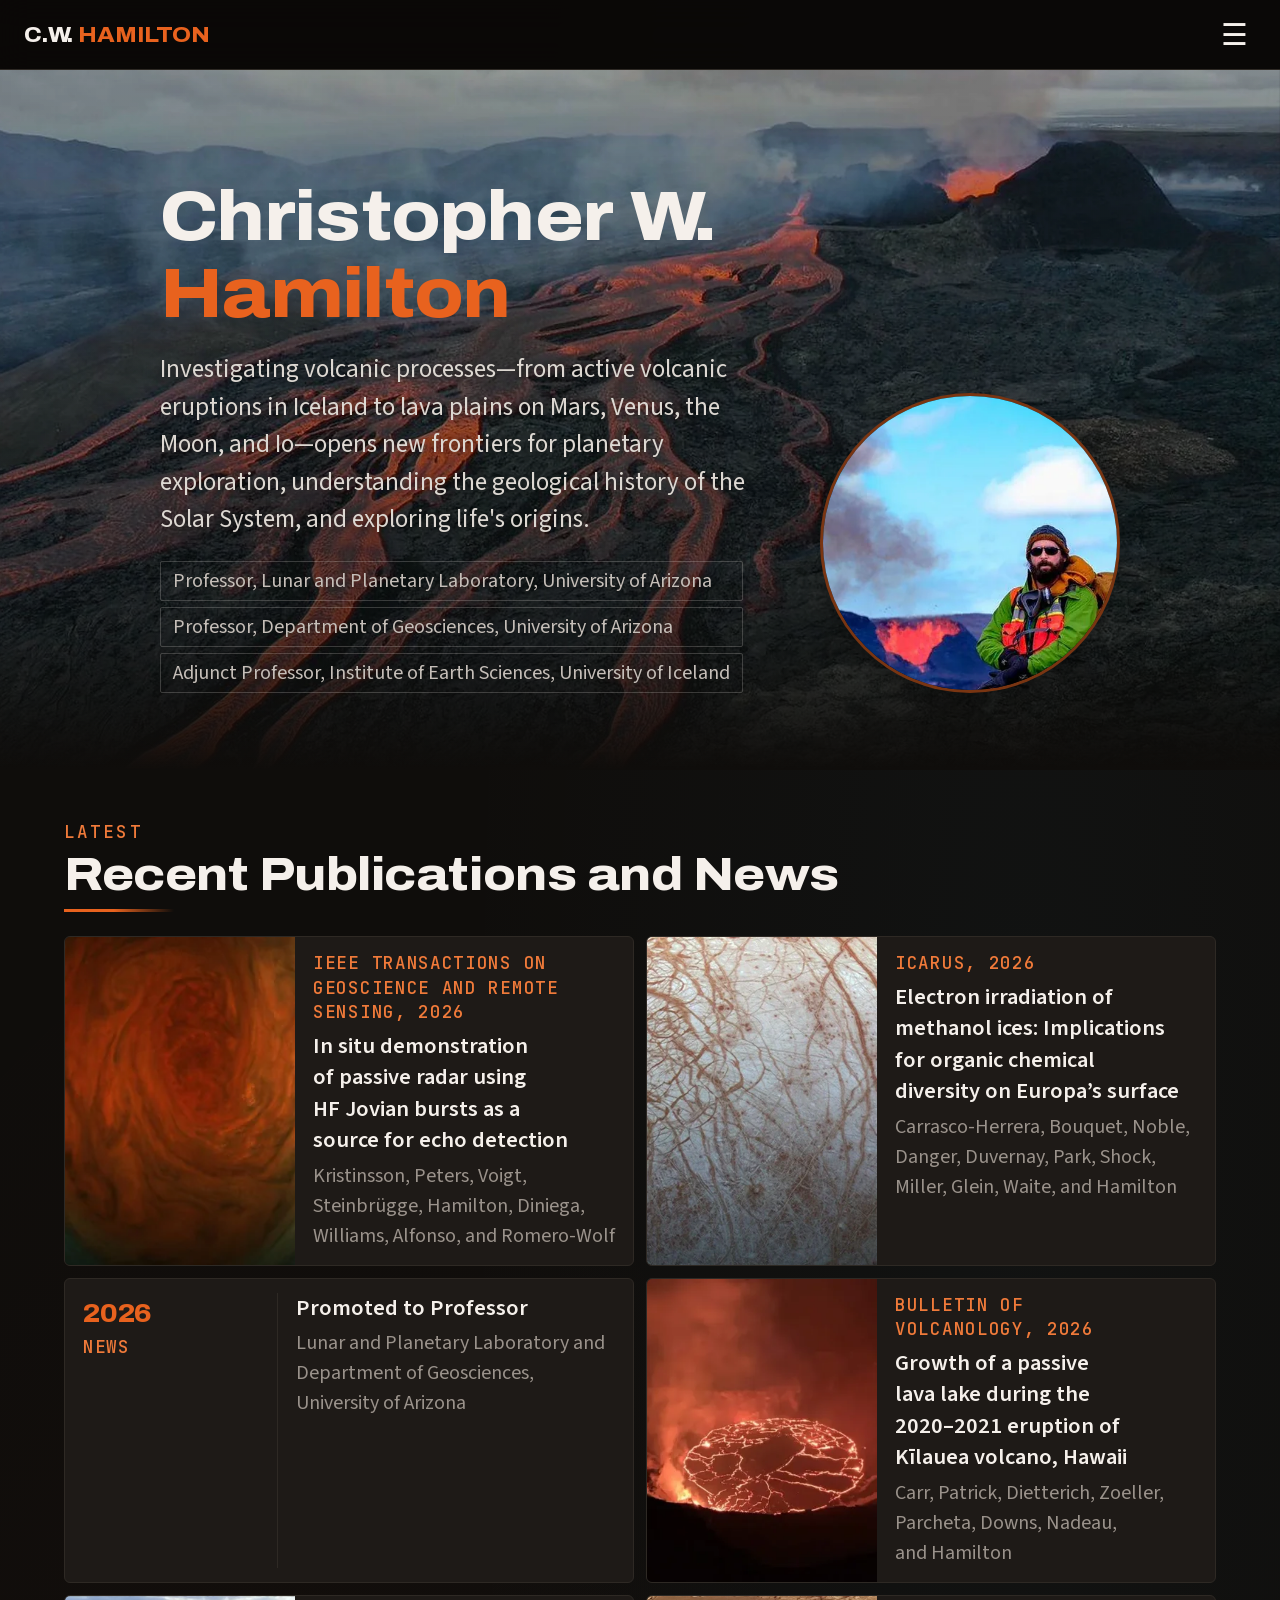
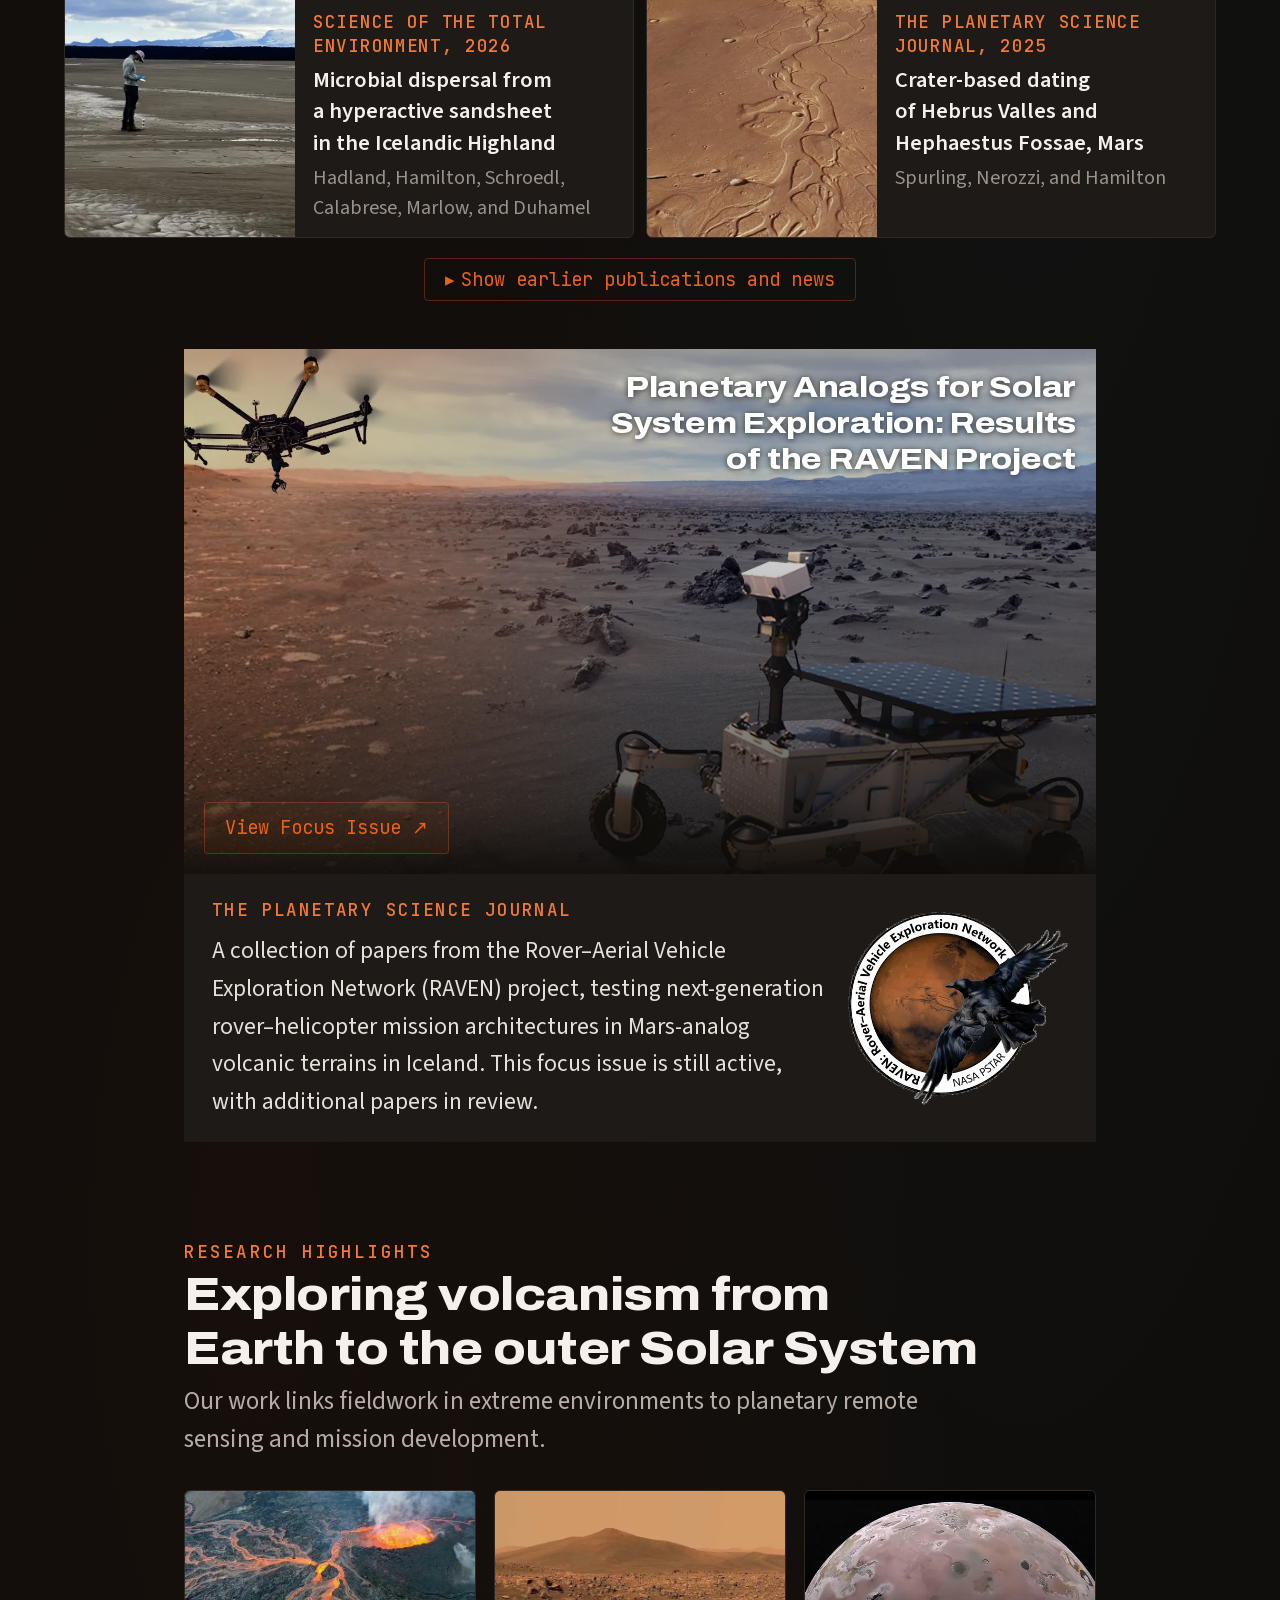
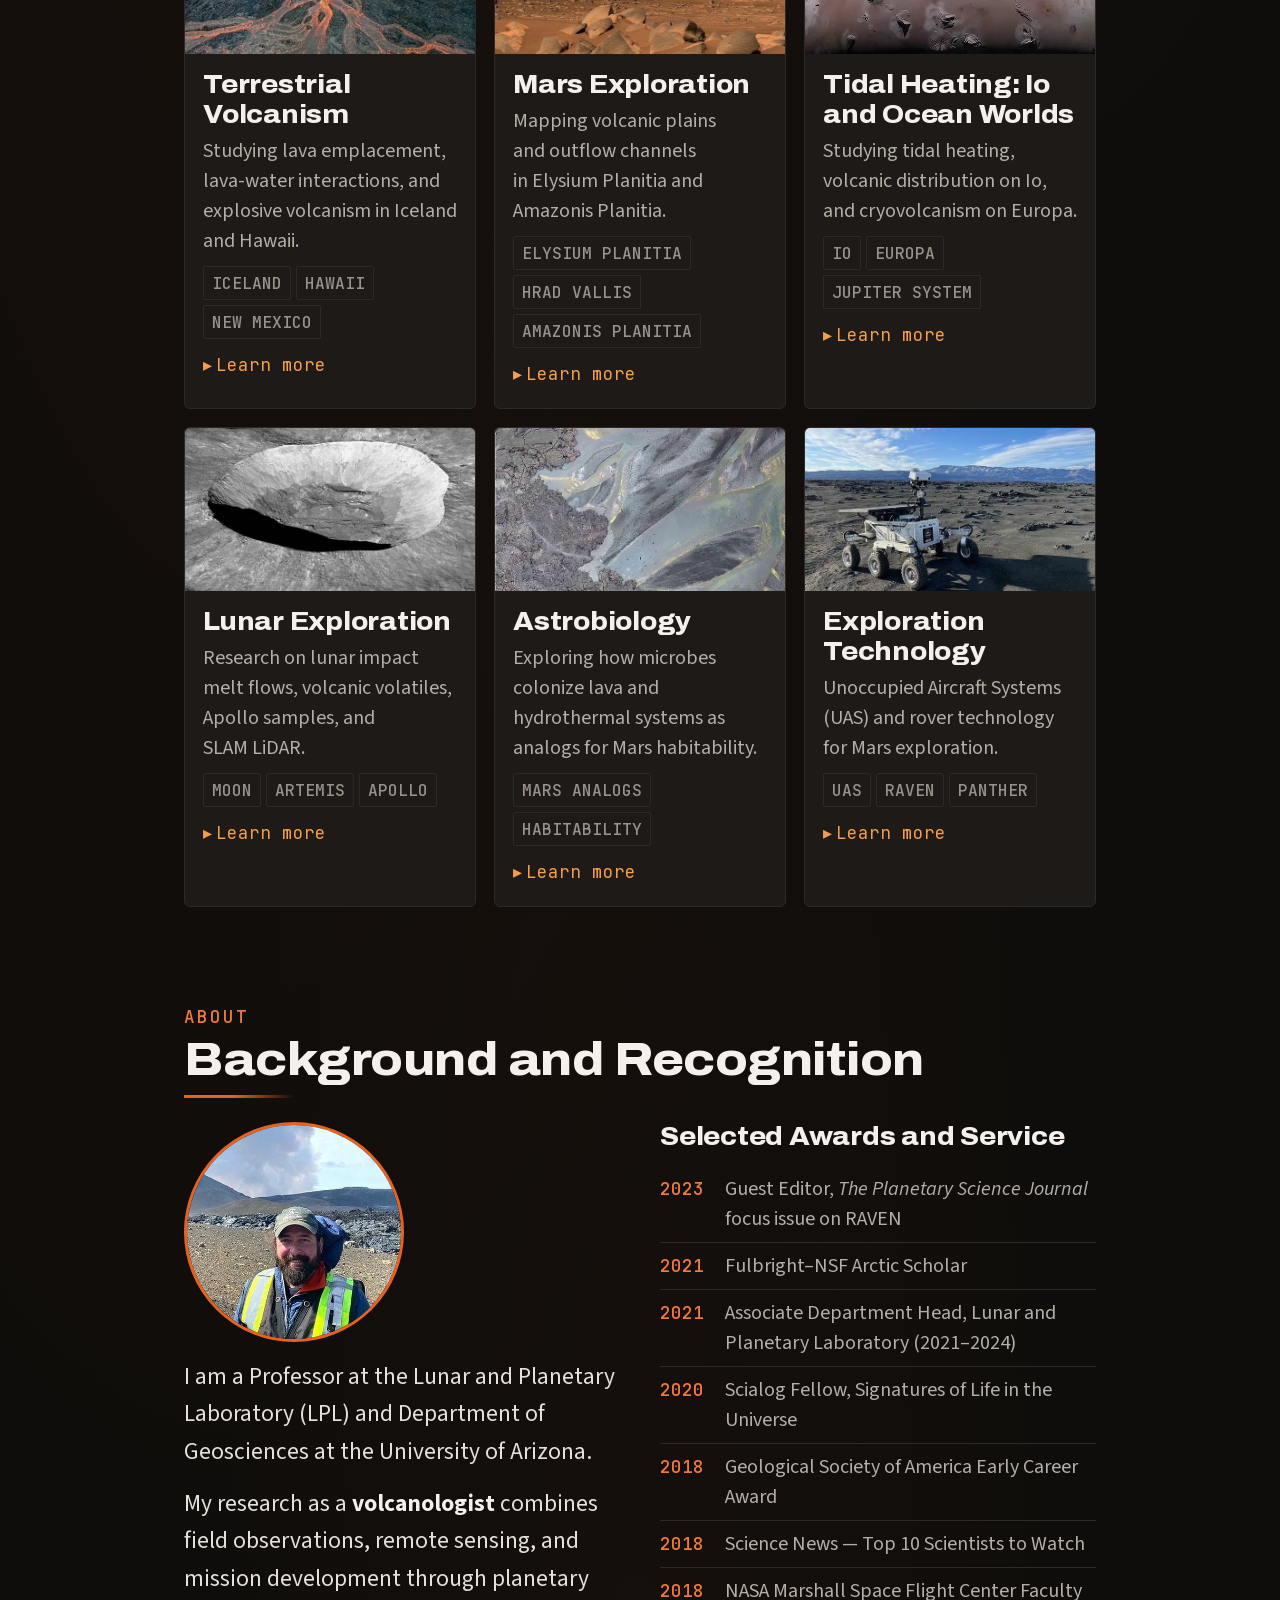
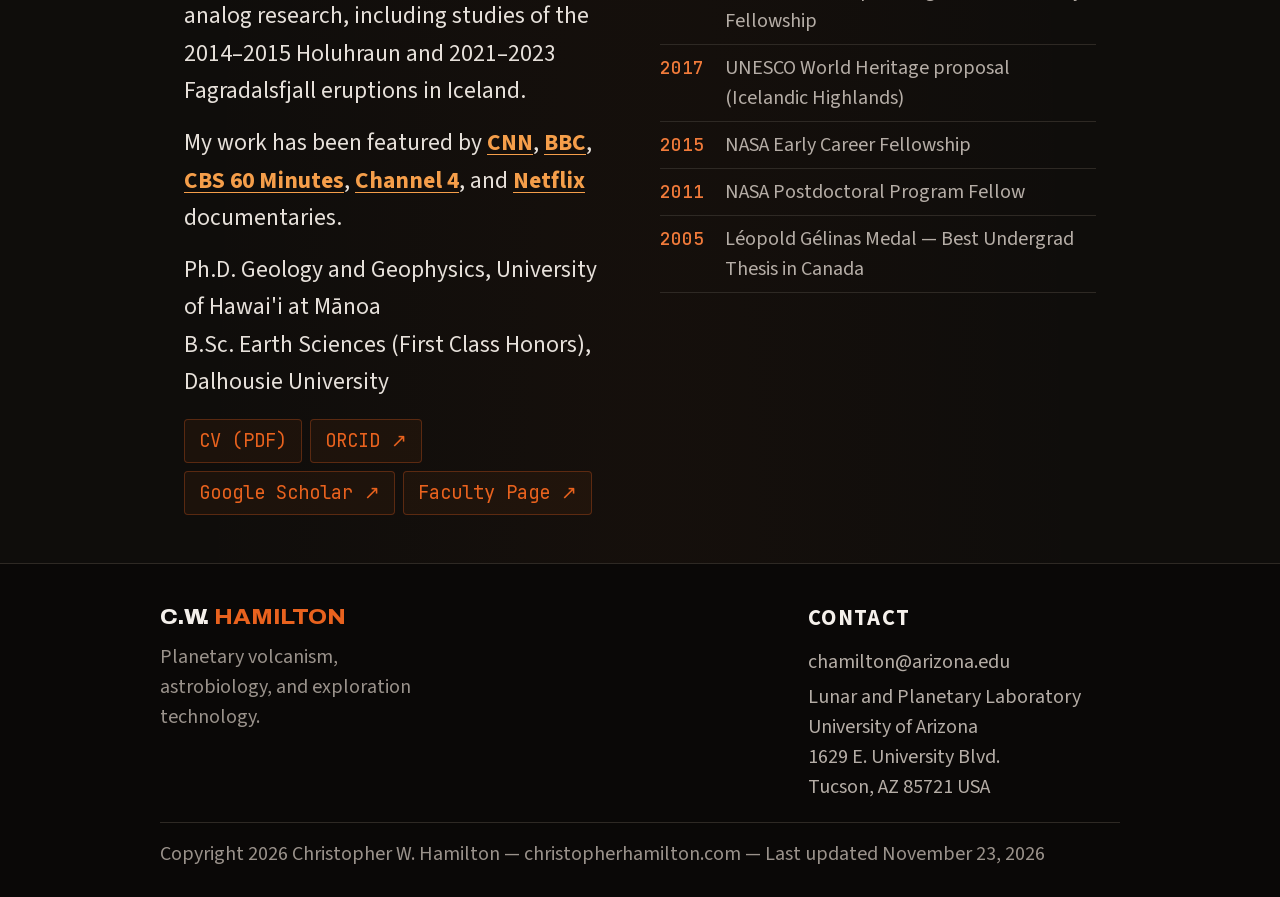
==== index.html @ 3377aea9 "Holuhraun story taken off the live site for now (kept on branch story-holuhraun) Co-Authored-By: Cla" ====
<!DOCTYPE html>
<html lang="en">
<head>
  <meta charset="UTF-8">
  <meta name="viewport" content="width=device-width, initial-scale=1.0">
  <title>Christopher W. Hamilton — Planetary Volcanism and Exploration</title>
  <meta name="description" content="Professor at the Lunar and Planetary Laboratory, University of Arizona. Research in planetary volcanism, astrobiology, and exploration technology.">

  <!-- Canonical URL -->
  <link rel="canonical" href="https://christopherhamilton.com/">

  <!-- Favicons -->
  <link rel="icon" type="image/svg+xml" href="favicon.svg">
  <link rel="icon" type="image/png" sizes="32x32" href="favicon-32x32.png">
  <link rel="icon" type="image/png" sizes="16x16" href="favicon-16x16.png">
  <link rel="apple-touch-icon" sizes="180x180" href="apple-touch-icon.png">

  <!-- Open Graph -->
  <meta property="og:type" content="website">
  <meta property="og:url" content="https://christopherhamilton.com/">
  <meta property="og:title" content="Christopher W. Hamilton — Planetary Volcanism and Exploration">
  <meta property="og:description" content="Professor at the Lunar and Planetary Laboratory, University of Arizona. Research in planetary volcanism, astrobiology, and exploration technology.">
  <meta property="og:image" content="https://christopherhamilton.com/images/og-card.jpg">
  <meta property="og:image:width" content="1200">
  <meta property="og:image:height" content="630">
  <meta property="og:site_name" content="Christopher W. Hamilton">

  <!-- Twitter Card -->
  <meta name="twitter:card" content="summary_large_image">
  <meta name="twitter:title" content="Christopher W. Hamilton — Planetary Volcanism and Exploration">
  <meta name="twitter:description" content="Professor at the Lunar and Planetary Laboratory, University of Arizona. Research in planetary volcanism, astrobiology, and exploration technology.">
  <meta name="twitter:image" content="https://christopherhamilton.com/images/og-card.jpg">

  <!-- Self-hosted fonts (@font-face rules in css/style.css); preload the two used first -->
  <link rel="preload" href="fonts/archivo-expanded-latin.woff2" as="font" type="font/woff2" crossorigin>
  <link rel="preload" href="fonts/source-sans-3-latin.woff2" as="font" type="font/woff2" crossorigin>

  <!-- A link straight to a page (such as #publications) shows that page from the first paint, not Home first.
       Home visits fetch the hero photo early, phone-sized below 48em (same queries as .bg-hero in style.css). -->
  <script>
    const PAGES = ['home','research','publications','team','opportunities','data','media'];
    (function () {
      var page = location.hash.slice(1).split('/')[0];
      if (PAGES.indexOf(page) > 0) { document.documentElement.setAttribute('data-start-page', page); return; }
      [['images/hero.webp', '(min-width: 48.0001em)'], ['images/mobile/hero.webp', '(max-width: 48em)']].forEach(function (h) {
        var l = document.createElement('link');
        l.rel = 'preload'; l.as = 'image'; l.href = h[0]; l.media = h[1]; l.setAttribute('fetchpriority', 'high');
        document.head.appendChild(l);
      });
    })();
  </script>

  <!-- Stylesheet -->
  <link rel="stylesheet" href="css/style.css">
  <!-- Without JavaScript, show content that would otherwise fade in -->
  <noscript><style>.reveal,.stagger-item,.fade-in{opacity:1!important;transform:none!important;animation:none!important}</style></noscript>

  <!-- JSON-LD Structured Data -->
  <script type="application/ld+json">
  {
    "@context": "https://schema.org",
    "@type": "Person",
    "name": "Christopher W. Hamilton",
    "givenName": "Christopher",
    "familyName": "Hamilton",
    "honorificPrefix": "Dr.",
    "jobTitle": "Professor",
    "url": "https://christopherhamilton.com",
    "email": "chamilton@arizona.edu",
    "image": "https://christopherhamilton.com/images/og-card.jpg",
    "sameAs": [
      "https://orcid.org/0000-0001-9731-517X",
      "https://scholar.google.com/citations?user=IbnKdFIAAAAJ",
      "https://lpl.arizona.edu/faculty/christopher-hamilton",
      "https://lpl.arizona.edu/hamilton/"
    ],
    "affiliation": [
      {
        "@type": "Organization",
        "name": "Lunar and Planetary Laboratory",
        "parentOrganization": {
          "@type": "EducationalOrganization",
          "name": "University of Arizona"
        }
      },
      {
        "@type": "Organization",
        "name": "Department of Geosciences",
        "parentOrganization": {
          "@type": "EducationalOrganization",
          "name": "University of Arizona"
        }
      },
      {
        "@type": "Organization",
        "name": "Institute of Earth Sciences",
        "parentOrganization": {
          "@type": "EducationalOrganization",
          "name": "University of Iceland"
        }
      }
    ],
    "alumniOf": [
      {
        "@type": "EducationalOrganization",
        "name": "University of Hawai'i at Mānoa"
      },
      {
        "@type": "EducationalOrganization",
        "name": "Dalhousie University"
      }
    ],
    "knowsAbout": ["Planetary Volcanism", "Volcanology", "Planetary Science", "Astrobiology", "Mars Exploration", "Iceland", "Io", "Lunar Science", "UAS Remote Sensing"],
    "address": {
      "@type": "PostalAddress",
      "streetAddress": "1629 E. University Blvd.",
      "addressLocality": "Tucson",
      "addressRegion": "AZ",
      "postalCode": "85721",
      "addressCountry": "US"
    }
  }
  </script>

  <script src="js/data.js" defer></script>
</head>
<body>

<a href="#main-content" class="skip-link">Skip to main content</a>
<div class="progress-bar" id="progress-bar"></div>

<header class="site-header">
<nav class="nav" id="main-nav" aria-label="Main navigation">
  <a href="#home" class="nav-logo">C.W. <span class="accent">Hamilton</span></a>
  <div class="nav-links">
    <a href="#home" class="active" data-page="home">Home</a>
    <a href="#research" data-page="research">Research</a>
    <a href="#publications" data-page="publications">Publications</a>
    <a href="#team" data-page="team">Team</a>
    <a href="#opportunities" data-page="opportunities">Opportunities</a>
    <a href="#data" data-page="data">Data and Resources</a>
    <a href="#media" data-page="media">Media and Gallery</a>
  </div>
  <button type="button" class="nav-hamburger" id="hamburger" aria-label="Menu" aria-expanded="false" aria-controls="mobile-menu">&#9776;</button>
</nav>
<nav class="mobile-menu" id="mobile-menu" aria-label="Main menu">
  <a href="#home" data-page="home">Home</a>
  <a href="#research" data-page="research">Research</a>
  <a href="#publications" data-page="publications">Publications</a>
  <a href="#team" data-page="team">Team</a>
  <a href="#opportunities" data-page="opportunities">Opportunities</a>
  <a href="#data" data-page="data">Data and Resources</a>
  <a href="#media" data-page="media">Media and Gallery</a>
</nav>
</header>
<div class="sr-only" id="route-announcer" aria-live="polite" aria-atomic="true"></div>

<main id="main-content">
<!-- ===== HOME PAGE ===== -->
<div id="page-home" class="page">
  <div class="hero">
    <div class="hero-bg bg-hero"></div>
    <div class="hero-overlay"></div>
    <div class="hero-content fade-in">
      <div class="hero-layout">
        <div class="hero-text-col">
          <h1>Christopher&nbsp;W.<br><span class="gradient">Hamilton</span></h1>
          <p class="hero-text">Investigating volcanic processes&#8212;from active volcanic eruptions in Iceland to lava plains on Mars, Venus, the Moon, and Io&#8212;opens new frontiers for planetary exploration, understanding the geological history of the Solar System, and exploring life's origins.</p>
          <div class="affiliation-chips">
            <span class="affiliation-chip">Professor, Lunar and Planetary Laboratory, University of Arizona</span>
            <span class="affiliation-chip">Professor, Department of Geosciences, University of Arizona</span>
            <span class="affiliation-chip">Adjunct Professor, Institute of Earth Sciences, University of Iceland</span>
          </div>
        </div>
        <div class="hero-portrait" id="hero-portrait">
          <img src="images/profile-3.webp" srcset="images/sm/profile-3.webp 400w, images/profile-3.webp 600w" sizes="(max-width: 768px) 220px, 300px" alt="Christopher Hamilton at Fagradalsfjall" class="active">
          <img data-src="images/profile-5.webp" data-srcset="images/sm/profile-5.webp 400w, images/profile-5.webp 600w" sizes="(max-width: 768px) 220px, 300px" alt="Christopher Hamilton with volcanic plume">
          <img data-src="images/profile-2.webp" data-srcset="images/sm/profile-2.webp 400w, images/profile-2.webp 600w" sizes="(max-width: 768px) 220px, 300px" alt="Christopher Hamilton at volcanic vent">
          <img data-src="images/profile-9.webp" data-srcset="images/sm/profile-9.webp 400w, images/profile-9.webp 600w" sizes="(max-width: 768px) 220px, 300px" alt="Christopher Hamilton in excavator">
          <img data-src="images/profile-8.webp" data-srcset="images/sm/profile-8.webp 400w, images/profile-8.webp 600w" sizes="(max-width: 768px) 220px, 300px" alt="Christopher Hamilton in the field">
          <img data-src="images/profile-10.webp" data-srcset="images/sm/profile-10.webp 400w, images/profile-10.webp 800w" sizes="(max-width: 768px) 220px, 300px" alt="Christopher Hamilton on the south coast of Iceland">
        </div>
      </div>
    </div>
  </div>

  <div class="section section-wide reveal">
    <p class="tag-label">Latest</p>
    <h2 class="section-heading h-section">Recent Publications and News</h2>
    <div class="accent-line"></div>
    <div class="grid-pubs" id="latest-pubs"></div>
    <div id="latest-extra" style="display:none;margin-top:12px" class="grid-pubs"></div>
    <div style="text-align:center;margin-top:20px">
      <button type="button" class="view-prev-btn" id="view-prev-btn" onclick="togglePrevious()" aria-expanded="false" aria-controls="latest-extra"><span class="arrow" aria-hidden="true">&#9656;</span> <span class="btn-label">Show earlier publications and news</span></button>
    </div>
  </div>

  <div class="section reveal" style="padding-top:0">
    <div class="raven-banner">
      <div class="raven-banner-bg bg-raven"></div>
      <div class="raven-banner-overlay"></div>
      <div class="raven-banner-content">
        <div class="raven-figure-text">
          <h2>Planetary Analogs for Solar System Exploration: Results of the RAVEN Project</h2>
        </div>
        <div class="raven-figure-btn">
          <a href="https://iopscience.iop.org/collections/psj-240707-01" target="_blank" rel="noopener noreferrer" class="link-btn-lg" onclick="event.stopPropagation()">View Focus Issue &#8599;</a>
        </div>
      </div>
    </div>
    <div class="raven-info">
      <div style="flex:1">
        <p class="raven-kicker">The Planetary Science Journal</p>
        <p class="raven-desc">A collection of papers from the Rover&#8211;Aerial Vehicle Exploration Network (RAVEN) project, testing next-generation rover&#8211;helicopter mission architectures in Mars-analog volcanic terrains in Iceland. This focus issue is still active, with additional papers in review.</p>
      </div>
      <div class="raven-logo-wrap"><img src="images/raven-logo.webp" alt="RAVEN mission logo" loading="lazy"></div>
    </div>
  </div>

  <div class="section reveal">
    <p class="tag-label">Research Highlights</p>
    <h2 class="section-heading h-section">Exploring volcanism from Earth to the outer Solar System</h2>
    <p class="section-sub">Our work links fieldwork in extreme environments to planetary remote sensing and mission development.</p>
    <div class="grid-cards" id="research-highlights"></div>
  </div>

  <div class="section reveal">
    <p class="tag-label">About</p>
    <h2 class="section-heading h-section">Background and Recognition</h2>
    <div class="accent-line"></div>
    <div class="grid-2">
      <div>
        <div class="profile-circle" id="profile-circle">
          <img loading="lazy" src="images/profile-5.webp" srcset="images/sm/profile-5.webp 400w, images/profile-5.webp 600w" sizes="220px" alt="Christopher Hamilton with volcanic plume" class="active">
          <img data-src="images/profile-8.webp" data-srcset="images/sm/profile-8.webp 400w, images/profile-8.webp 600w" sizes="220px" alt="Christopher Hamilton in the field">
          <img data-src="images/profile-9.webp" data-srcset="images/sm/profile-9.webp 400w, images/profile-9.webp 600w" sizes="220px" alt="Christopher Hamilton in excavator">
          <img data-src="images/profile-3.webp" data-srcset="images/sm/profile-3.webp 400w, images/profile-3.webp 600w" sizes="220px" alt="Christopher Hamilton at Fagradalsfjall">
          <img data-src="images/profile-2.webp" data-srcset="images/sm/profile-2.webp 400w, images/profile-2.webp 600w" sizes="220px" alt="Christopher Hamilton at volcanic vent">
        </div>
        <p class="prose" style="margin-bottom:14px">I am a Professor at the Lunar and Planetary Laboratory (LPL) and Department of Geosciences at the University of Arizona.</p>
        <p class="prose" style="margin-bottom:14px">My research as a <strong style="color:var(--text)">volcanologist</strong> combines field observations, remote sensing, and mission development through planetary analog research, including studies of the 2014&#8211;2015 Holuhraun and 2021&#8211;2023 Fagradalsfjall eruptions in Iceland.</p>
        <p class="prose">My work has been featured by <a href="#media/coverage" class="hl">CNN</a>, <a href="#media/coverage" class="hl">BBC</a>, <a href="#media/coverage" class="hl">CBS 60 Minutes</a>, <a href="#media/coverage" class="hl">Channel 4</a>, and <a href="#media/coverage" class="hl">Netflix</a> documentaries.</p>
        <p class="prose" style="margin-top:14px">Ph.D. Geology and Geophysics, University of Hawai&#39;i at M&#257;noa<br>B.Sc. Earth Sciences (First Class Honors), Dalhousie University</p>
        <div style="display:flex;flex-wrap:wrap;gap:8px;margin-top:18px">
          <a href="cv/Hamilton_CV.pdf" class="link-btn cv-link">CV (PDF)</a>
          <a href="https://orcid.org/0000-0001-9731-517X" target="_blank" rel="noopener noreferrer" class="link-btn">ORCID &#8599;</a>
          <a href="https://scholar.google.com/citations?user=IbnKdFIAAAAJ&hl=en" target="_blank" rel="noopener noreferrer" class="link-btn">Google Scholar &#8599;</a>
          <a href="https://lpl.arizona.edu/faculty/christopher-hamilton" target="_blank" rel="noopener noreferrer" class="link-btn">Faculty Page &#8599;</a>
        </div>
      </div>
      <div>
        <h3 class="section-heading h-sub" style="margin-bottom:14px">Selected Awards and Service</h3>
        <div class="award-item"><span class="award-year">2023</span><span class="award-text">Guest Editor, <em>The Planetary Science Journal</em> focus issue on RAVEN</span></div>
        <div class="award-item"><span class="award-year">2021</span><span class="award-text">Fulbright&#8211;NSF Arctic Scholar</span></div>
        <div class="award-item"><span class="award-year">2021</span><span class="award-text">Associate Department Head, Lunar and Planetary Laboratory (2021&#8211;2024)</span></div>
        <div class="award-item"><span class="award-year">2020</span><span class="award-text">Scialog Fellow, Signatures of Life in the Universe</span></div>
        <div class="award-item"><span class="award-year">2018</span><span class="award-text">Geological Society of America Early Career Award</span></div>
        <div class="award-item"><span class="award-year">2018</span><span class="award-text">Science News &#8212; Top 10 Scientists to Watch</span></div>
        <div class="award-item"><span class="award-year">2018</span><span class="award-text">NASA Marshall Space Flight Center Faculty Fellowship</span></div>
        <div class="award-item"><span class="award-year">2017</span><span class="award-text">UNESCO World Heritage proposal (Icelandic Highlands)</span></div>
        <div class="award-item"><span class="award-year">2015</span><span class="award-text">NASA Early Career Fellowship</span></div>
        <div class="award-item"><span class="award-year">2011</span><span class="award-text">NASA Postdoctoral Program Fellow</span></div>
        <div class="award-item"><span class="award-year">2005</span><span class="award-text">L&#233;opold G&#233;linas Medal &#8212; Best Undergrad Thesis in Canada</span></div>
      </div>
    </div>
  </div>
</div>

<!-- ===== RESEARCH PAGE ===== -->
<div id="page-research" class="page" style="display:none">
  <div class="page-banner">
    <div class="page-banner-bg bg-research"></div>
    <div class="page-banner-overlay"></div>
    <div class="page-banner-content">
      <div><h1 class="section-heading">Research Projects</h1></div>
    </div>
  </div>
  <div class="section">
    <p class="section-sub" style="max-width:none">Active and completed research in planetary volcanism, astrobiology, exploration technology, and mission development.</p>
    <section class="research-worlds" id="research-worlds" aria-labelledby="worlds-heading">
      <h2 class="section-divider" id="worlds-heading">Projects</h2>
      <p class="rv-intro">All lists every project. Choose a world to see its projects, and optionally its papers and conference abstracts, on a globe: drag or use the arrow keys to turn it, and zoom with the buttons, a pinch, or + and −. Numbered markers group nearby study sites; select one to zoom in.</p>
      <!-- Orbit picker, parked for later (owner, Nov 24, 2026): restore with <div class="wd-orrery"></div> here; code in initWorlds, styles .wd-orrery/.or-* -->
      <div class="wd-tabs" role="tablist" aria-label="Projects by world"></div>
      <div class="wd-all" id="wd-all-panel" role="tabpanel" aria-labelledby="wd-tab-all">
        <h3 class="wd-all-h">Active Projects</h3>
        <div id="active-projects"></div>
        <h3 class="wd-all-h">Completed Projects</h3>
        <div id="completed-projects"></div>
      </div>
      <div class="wd-body">
        <div class="wd-globe-col">
          <div class="wd-globe" tabindex="0" aria-label="Globe. Arrow keys turn it; plus and minus zoom."><canvas aria-hidden="true"></canvas><div class="wd-tip" aria-hidden="true"></div></div>
          <div class="wd-zoom" role="group" aria-label="Zoom"></div>
          <div class="wd-show" role="group" aria-label="Show on the globe and in the list"></div>
          <div class="wd-fly" hidden></div>
        </div>
        <div class="wd-list" id="wd-panel" role="tabpanel" aria-live="polite"></div>
      </div>
    </section>
    <!-- Holuhraun scroll story: parked on branch story-holuhraun until the owner has reviewed it (Nov 24, 2026) -->
  </div>
</div>

<!-- ===== PUBLICATIONS PAGE ===== -->
<div id="page-publications" class="page" style="display:none">
  <div class="page-banner">
    <div class="page-banner-bg bg-pubs"></div>
    <div class="page-banner-overlay"></div>
    <div class="page-banner-content">
      <div><h1 class="section-heading">Publications</h1></div>
    </div>
  </div>
  <div class="section">
    <p class="section-sub"><span id="pub-total">74</span> completed peer-reviewed articles.</p>
    <div class="scholar-metrics">
      <div class="scholar-metric"><span class="metric-value">3,290</span><span class="metric-label">Citations</span></div>
      <div class="scholar-metric"><span class="metric-value">32</span><span class="metric-label">h-index</span></div>
      <div class="scholar-metric"><span class="metric-value">63</span><span class="metric-label">i10-index</span></div>
    </div>
    <a href="https://scholar.google.com/citations?user=IbnKdFIAAAAJ&hl=en" target="_blank" rel="noopener noreferrer" class="scholar-link">Google Scholar Profile &#8599;</a><span class="scholar-asof">as of November 2026</span>
    <div id="pub-chart" class="chart-container"></div>
    <section class="topic-map" id="topic-map" aria-labelledby="topic-map-heading">
      <h2 class="section-divider" id="topic-map-heading">Research Map</h2>
      <p class="rv-intro">All <span class="tm-counts">papers and conference abstracts</span>, grouped into eight themes by the words in their titles and abstracts. Coloured dots are peer-reviewed papers, rings are datasets, and small grey dots are conference abstracts. <b>Map</b> places similar work close together, <b>Network</b> links each item to its most similar ones (drag a dot to pull on its links), and <b>3D</b> lets you turn the same space. Hover for a title, select a dot to open it, or choose a theme to list its papers.</p>
      <div class="tm-views" role="tablist" aria-label="Map views">
        <button type="button" role="tab" data-v="map">Map</button><button type="button" role="tab" data-v="net">Network</button><button type="button" role="tab" data-v="3d">3D</button>
      </div>
      <div class="tm-controls">
        <label class="tm-find"><span class="sr-only">Find in titles</span><input type="search" class="tm-q" placeholder="Find a word, e.g. Holuhraun" autocomplete="off"></label>
        <span class="tm-qcount" aria-live="polite"></span>
        <label><input type="checkbox" class="tm-toggle" checked> Show conference abstracts</label>
        <label><input type="checkbox" class="tm-toggle-ds" checked> Show datasets</label>
        <span class="tm-key" aria-hidden="true"><span><i class="tm-key-paper"></i>Paper (coloured by theme)</span><span><i class="tm-key-abs"></i>Conference abstract</span><span><i class="tm-key-ds"></i>Dataset (ring)</span></span>
      </div>
      <div class="tm-stage">
        <svg class="tm-map" viewBox="0 0 1240 680" role="group" aria-label="Map of papers and conference abstracts, grouped into eight research themes"></svg>
        <svg class="tm-net" viewBox="0 0 1000 680" hidden aria-label="Network of papers and conference abstracts linked to their most similar items" role="img"></svg>
        <canvas class="tm-3d" hidden tabindex="0" role="img" aria-label="Three-dimensional view of the same themes. Arrow keys turn it; the Map view lists every item for screen readers."></canvas>
        <div class="tm-tip" role="status"></div>
        <button type="button" class="tm-back" hidden>&larr; All themes</button>
      </div>
      <div class="tm-time">
        <button type="button" class="tm-play" aria-pressed="false">Play</button>
        <label class="tm-range"><span class="sr-only">Show work up to year</span><input type="range" class="tm-year" step="1"></label>
        <output class="tm-yr"></output>
      </div>
      <ul class="tm-legend" aria-label="Research themes (papers · conference abstracts)"></ul>
      <div class="tm-panel" hidden></div>
      <p class="tm-note">Method: each item’s title and abstract are compared by vocabulary (TF-IDF), grouped into themes (k-means; astrobiology is separated from analog-mission work by title, and VERITAS joins the radar theme), and laid out with t-SNE in two and three dimensions. Nearness means similar topics; distances between far-apart groups carry little meaning.</p>
    </section>
    <h2 class="section-divider">All Publications</h2>
    <label for="pub-search" class="sr-only">Search publications</label>
    <input type="search" class="pub-search" id="pub-search" placeholder="Search by author, title, journal, or year..." aria-describedby="pub-count">
    <div class="filter-chips" id="filter-chips" role="group" aria-label="Filter publications">
      <button type="button" class="filter-chip active" data-filter="all">All</button>
      <button type="button" class="filter-chip" data-filter="first-author">First Author</button>
      <button type="button" class="filter-chip" data-filter="student-led">Group Member Led</button>
      <button type="button" class="filter-chip" data-filter="mars-filter">Mars</button>
      <button type="button" class="filter-chip" data-filter="iceland-filter">Iceland</button>
      <button type="button" class="filter-chip" data-filter="lava-filter">Lava</button>
      <button type="button" class="filter-chip" data-filter="lunar-filter">Lunar</button>
      <button type="button" class="filter-chip" data-filter="outer-filter">Outer Solar System</button>
      <button type="button" class="filter-chip" data-filter="astro-filter">Astrobiology</button>
      <button type="button" class="filter-chip" data-filter="tech-filter">Technology</button>
    </div>
    <p class="pub-count" id="pub-count">Showing 74 publications</p>
    <div class="sr-only" id="pub-status" role="status" aria-live="polite" aria-atomic="true"></div>
    <div id="pub-list"></div>
  </div>
</div>

<!-- ===== OPPORTUNITIES PAGE ===== -->
<div id="page-opportunities" class="page" style="display:none">
  <div class="page-banner page-banner-tall">
    <div class="page-banner-bg bg-opportunities"></div>
    <div class="page-banner-overlay"></div>
    <div class="page-banner-content">
      <div><h1 class="section-heading">Opportunities</h1></div>
    </div>
  </div>
  <div class="section">
    <p class="lead" style="margin-bottom:12px">I welcome inquiries from motivated individuals interested in planetary volcanism, astrobiology, and exploration technology.</p>
    <p class="prose" style="margin-bottom:16px">There are no project-specific vacancies at this time, but I am always open to hearing from potential collaborators at all career stages. The best first step is to <strong style="color:var(--accent)">send me an email</strong> at <a href="mailto:chamilton@arizona.edu?subject=Hamilton%20Lab%20Inquiry" class="hl">chamilton@arizona.edu</a> describing your background and interests.</p>
    <p class="prose" style="margin-bottom:24px">Above all, I am looking for three qualities: <strong style="color:var(--text)">Creativity</strong>, <strong style="color:var(--text)">Technical Capability</strong>, and <strong style="color:var(--text)">Independence</strong>.</p>

    <p style="margin-bottom:24px"><a href="#opportunities/teaching" class="text-link" id="take-course">Take a course with me.</a></p>

    <div class="data-tabs" id="opp-tabs" style="margin-bottom:24px" aria-label="Opportunities">
      <button type="button" class="data-tab active" data-opptab="research">Research</button>
      <button type="button" class="data-tab" data-opptab="teaching">Teaching</button>
    </div>

    <div id="opptab-research" class="opp-tab-panel">
    <div class="filter-chips" id="opp-filter-chips" style="margin-bottom:28px" role="group" aria-label="Filter by career stage">
      <button type="button" class="filter-chip active" data-opp="all">All</button>
      <button type="button" class="filter-chip" data-opp="undergraduate">Undergraduate</button>
      <button type="button" class="filter-chip" data-opp="graduate">Graduate</button>
      <button type="button" class="filter-chip" data-opp="postdoctoral">Postdoctoral</button>
      <button type="button" class="filter-chip" data-opp="technician">Technician/Staff</button>
    </div>

    <div class="opp-section" data-opp-cat="undergraduate">
    <h2 class="section-divider">Undergraduate Students</h2>
    <p class="prose" style="margin-bottom:12px">I support undergraduate research through several pathways: independent study for course credit, paid internships through the <a href="https://spacegrant.arizona.edu/students/u-internships" target="_blank" rel="noopener noreferrer" class="hl">Arizona Space Grant</a> program, and Honors thesis advising through the Geosciences, Planetary Science, and Astronomy programs.</p>
    <p class="prose" style="margin-bottom:12px">I am open to working with students from a wide range of disciplines&#8212;from Art to Architecture&#8212;so reach out.</p>
    <p class="prose-small" style="margin-bottom:24px">Interested in planetary geosciences? Explore the <a href="https://lpl.arizona.edu/undergraduate/planetary-geos" target="_blank" rel="noopener noreferrer" style="color:var(--accent-light)">UA Undergraduate Program in Planetary Geosciences &#8599;</a></p>
    </div>

    <div class="opp-section" data-opp-cat="graduate">
    <h2 class="section-divider">Graduate Students</h2>
    <p class="prose" style="margin-bottom:12px">Prospective graduate students should <strong style="color:var(--text)">contact me before applying</strong> to discuss research interests and fit. Formal applications are submitted through <a href="https://lpl.arizona.edu/admissions" target="_blank" rel="noopener noreferrer" class="hl">LPL Graduate Admissions</a>.</p>
    <p class="prose" style="margin-bottom:12px">Our primary research areas are:</p>
    <ul class="prose skill-list">
      <li><strong style="color:var(--text)">Geologic Surface Processes</strong>&#8212;lava emplacement, magma&#8211;water interactions, volcano-tectonics, aeolian processes, megaflooding, impact cratering</li>
      <li><strong style="color:var(--text)">Astrobiology</strong>&#8212;microbial colonization of volcanic terrains, biosignature detection, habitability</li>
      <li><strong style="color:var(--text)">Geoinformatics</strong>&#8212;remote sensing, information theory, Bayesian inference, clustering analysis, self-organization, digital twinning, machine learning, and computer vision</li>
    </ul>
    <p class="prose" style="margin-bottom:24px">I expect applicants to have a strong foundation in one or more of: Physics, Chemistry, Geology, Biology, or Informatics, with technical background in Mathematics, Natural Sciences, and/or Information Technology.</p>
    </div>

    <div class="opp-section" data-opp-cat="postdoctoral">
    <h2 class="section-divider">Postdoctoral Researchers</h2>
    <p class="prose" style="margin-bottom:24px">Postdoctoral opportunities follow the same research areas and skill expectations as graduate positions, with additional emphasis on <strong style="color:var(--text)">advanced geophysical and computational methods</strong>, numerical modeling capabilities, and information technology skills. I encourage prospective postdoctoral researchers to reach out about fellowship opportunities and potential collaborations.</p>
    </div>

    <div class="opp-section" data-opp-cat="technician">
    <h2 class="section-divider">Technicians and Staff</h2>
    <p class="prose" style="margin-bottom:12px">Our group benefits from technical expertise in several areas:</p>
    <ul class="prose skill-list"><li>Information Technology</li><li>Precision Surveying (GNSS, UAS, LiDAR, and Photogrammetry)</li><li>Astrobiology</li><li>Engineering</li><li>Laboratory Management</li></ul>
    <p class="prose" style="margin-bottom:24px">Computational and engineering skills are highly desired&#8212;if it doesn&#8217;t exist, we&#8217;ll make it.</p>
    </div>
    </div><!-- end research tab -->

    <div id="opptab-teaching" class="opp-tab-panel" style="display:none">
      <p class="lead" style="margin-bottom:20px">I regularly teach courses in planetary science, volcanology, and geoinformatics at the University of Arizona.</p>

      <h2 class="section-divider">University of Arizona</h2>

      <div class="teaching-entry"><strong>Evolution of Planetary Surfaces</strong> <span class="teaching-years">2025</span><span class="team-role">PTYS 554 / GEOS 554 &#8226; Graduate Core Course &#8226; 3 Credits</span></div>

      <div class="teaching-entry"><strong>Geology and Geophysics of the Solar System</strong> <span class="teaching-years">2016, 2018, 2020, 2022, 2024</span><span class="team-role">PTYS 411 / GEOS 411 / HWRS 411 &#8226; 4th Year Undergraduate &#8226; 3 Credits</span></div>

      <div class="teaching-entry"><strong>Volcanology: Physical Processes and Petrologic Applications</strong> <span class="teaching-years">2022, 2024</span><span class="team-role">GEOS 470R/570R &#8226; Undergraduate/Graduate &#8226; 3 Credits</span></div>

      <div class="teaching-entry"><strong>Planetary Geology Field Studies</strong> <span class="teaching-years">2014, 2016&#8211;2019, 2021, 2023</span><span class="team-role">PTYS 594A &#8226; Graduate &#8226; 1 Credit &#8226; Field excursions across Arizona, New Mexico, Hawai&#8216;i, Utah, and Florida</span></div>

      <div class="teaching-entry"><strong>Planet Earth: Evolution of the Habitable World</strong> <span class="teaching-years">2015, 2017</span><span class="team-role">PTYS 170A1 / ASTR 170A1 &#8226; General Education &#8226; 3 Credits</span></div>

      <div class="teaching-entry"><strong>Career Development</strong> <span class="teaching-years">2017</span><span class="team-role">PTYS 595B &#8226; Graduate &#8226; 2 Credits &#8226; Professional development skills for STEM careers</span></div>

      <div class="teaching-entry"><strong>Remote Sensing of Planetary Surfaces</strong> <span class="teaching-years">2014</span><span class="team-role">PTYS 551 / GEOS 551 &#8226; Graduate &#8226; 3 Credits</span></div>

      <h2 class="section-divider">Other Teaching</h2>

      <div class="teaching-entry"><strong>Keck Geology Consortium Summer Program</strong> <span class="teaching-years">2013, 2016</span><span class="team-role">Undergraduate field course &#8226; Volcanism in Iceland and New Mexico with Mars analogs</span></div>

      <div class="teaching-entry"><strong>Advanced Field Methods</strong> <span class="teaching-years">2004, 2010</span><span class="team-role">ERTH 4000 &#8226; Dalhousie University &#8226; 4th Year Undergraduate &#8226; Co-instructor, Hawai&#8216;i (2010); Teaching Assistant, Basin and Range Province (2004)</span></div>

      <div class="teaching-entry"><strong>Volcano Seismology</strong> <span class="teaching-years">2009</span><span class="team-role">Center for the Study of Active Volcanoes (CSAV) &#8226; University of Hawai&#8216;i, Hilo &#8226; Undergraduate summer program</span></div>

    </div><!-- end teaching tab -->

    <h2 class="section-divider" style="margin-top:12px">Fellowships</h2>
    <p class="prose" style="margin-bottom:12px">Graduate students can bring their own funding through the <a href="https://www.nsf.gov/funding/opportunities/grfp-nsf-graduate-research-fellowship-program" target="_blank" rel="noopener noreferrer" class="hl">NSF Graduate Research Fellowship Program (GRFP)</a>, <a href="https://science.nasa.gov/researchers/sara/grant-solicitations/" target="_blank" rel="noopener noreferrer" class="hl">NASA FINESST</a> (part of NASA&#8217;s annual research solicitation, ROSES), and the <a href="https://ndseg.org/" target="_blank" rel="noopener noreferrer" class="hl">DoD NDSEG Fellowship</a>. Postdoctoral researchers can apply to the <a href="https://npp.orau.org/" target="_blank" rel="noopener noreferrer" class="hl">NASA Postdoctoral Program</a>. Members of our group have held NSF Graduate Research, NASA FINESST, and DoD NDSEG fellowships (see <a href="#team" class="hl">Team</a>). If you plan to apply for a fellowship, please mention it in your first email.</p>

    <h2 class="section-divider" style="margin-top:28px">International Applicants</h2>
    <p class="prose" style="margin-bottom:24px">The <a href="https://lpl.arizona.edu/admissions" target="_blank" rel="noopener noreferrer" class="hl">LPL Graduate Admissions</a> page covers application fees and fee-waiver requests, test-score policy, and graduate funding. The University of Arizona Graduate College explains the <a href="https://grad.arizona.edu/admissions/requirements/international-applicants" target="_blank" rel="noopener noreferrer" class="hl">requirements for international applicants</a> (English proficiency, financial guarantee, and student visa), and <a href="https://international.arizona.edu/iss" target="_blank" rel="noopener noreferrer" class="hl">International Student Services</a> handles I-20 requests and visa questions.</p>

    <div class="reach-out">
      <h2 class="section-heading h-sub" style="margin-bottom:10px">How to reach out</h2>
      <p class="prose" style="margin-bottom:10px">Send me an email with a brief description of your background and what draws you to our work. It helps to include:</p>
      <ul class="reach-list">
        <li>Your research interests, and which project or research area you would like to work on</li>
        <li>Your relevant skills and experience</li>
        <li>Your CV or resume</li>
        <li>Your timeline, such as when you would like to start</li>
        <li>Any fellowships you hold or plan to apply for</li>
        <li>The subject line &#8220;Hamilton Lab Inquiry&#8221; (the button below adds it for you)</li>
      </ul>
      <a href="mailto:chamilton@arizona.edu?subject=Hamilton%20Lab%20Inquiry" class="link-btn-lg">chamilton@arizona.edu &#8599;</a>
    </div>
  </div>
</div>

<!-- ===== TEAM PAGE ===== -->
<div id="page-team" class="page" style="display:none">
  <div class="page-banner">
    <div class="page-banner-bg bg-team"></div>
    <div class="page-banner-overlay"></div>
    <div class="page-banner-content">
      <div><h1 class="section-heading">Team</h1></div>
    </div>
  </div>
  <div class="section">
    <p class="section-sub">Current and former members of the Hamilton Research Group.</p>

    <div class="data-tabs" id="team-tabs" style="margin-bottom:24px" aria-label="Team members">
      <button type="button" class="data-tab active" data-teamtab="current">Current Members</button>
      <button type="button" class="data-tab" data-teamtab="alumni">Alumni</button>
    </div>

    <div id="teamtab-current" class="team-tab-panel">

    <h2 class="section-divider">Postdoctoral Researchers</h2>
    <div class="team-entry"><span class="team-years">2024&#8211;Present</span><span class="team-info"><strong>Dr. Wesley Tucker</strong><span class="team-role">Finite element modeling of lava and conduit flow dynamics</span></span></div>

    <h2 class="section-divider">Graduate Students</h2>
    <div class="team-entry"><span class="team-years">2025&#8211;Present</span><span class="team-info"><strong>Carter Mucha</strong><span class="team-role">Impact-induced hydrothermal systems. Ph.D. Student, Planetary Sciences</span></span></div>
    <div class="team-entry"><span class="team-years">2024&#8211;Present</span><span class="team-info"><strong>Joanna Hardesty</strong><span class="team-role">Cryomagma rheology and conduit flow. Ph.D. Student, Planetary Sciences</span></span></div>
    <div class="team-entry"><span class="team-years">2023&#8211;Present</span><span class="team-info"><strong>Madison Tuohy</strong><span class="team-role">The 2021&#8211;2023 Fagradalsfjall eruption, Iceland. Ph.D. Student, Geosciences</span><span class="team-award"><strong>NSF Graduate Research Fellowship</strong> &#8226; P.E.O. International Scholar Award &#8226; Montgomery and Associates Best Overall Talk &#8226; Bert S. Butler Scholarship &#8226; Spencer R. Titley Graduate Scholarship &#8226; John and Nancy Sumner Scholarship &#8226; Galileo Circle Award</span></span></div>

    <h2 class="section-divider">Undergraduate Students</h2>
    <div class="team-entry"><span class="team-years">2024&#8211;Present</span><span class="team-info"><strong>Brianna Toy</strong><span class="team-role">Modeling lava emplacement dynamics. Astronomy</span><span class="team-award">NASA Arizona Space Grant Fellow</span></span></div>

    </div><!-- end current -->

    <div id="teamtab-alumni" class="team-tab-panel" style="display:none">

    <h2 class="section-divider">Research Staff</h2>
    <div class="team-entry"><span class="team-years">2022&#8211;2026</span><span class="team-info"><strong>Dr. Brett Carr</strong><span class="team-role">Staff Scientist. Volcanology, unoccupied aircraft systems (UAS), photogrammetry</span></span></div>
    <div class="team-entry"><span class="team-years">2021&#8211;2024</span><span class="team-info"><strong>Dr. Matthew Varnam</strong><span class="team-role">Postdoctoral Researcher. Gas fluxes from eruptions on the Earth, Moon, and Mars</span></span></div>
    <div class="team-entry"><span class="team-years">2014&#8211;2020</span><span class="team-info"><strong>Dr. Mike Sori</strong><span class="team-role">Postdoctoral Researcher, then Staff Scientist. Finite element modeling of ice and lava</span></span></div>
    <div class="team-entry"><span class="team-years">2014&#8211;2018</span><span class="team-info"><strong>Dr. Stephen Scheidt</strong><span class="team-role">Postdoctoral Researcher, then Staff Scientist. Photogrammetry and planetary data</span></span></div>
    <div class="team-entry"><span class="team-years">2014&#8211;2017</span><span class="team-info"><strong>Dr. Leon Palafox</strong><span class="team-role">Postdoctoral Researcher, then Staff Scientist. Machine learning and planetary data</span></span></div>

    <h2 class="section-divider">Graduate Students</h2>
    <div class="team-entry"><span class="team-years">2025&#8211;2026</span><span class="team-info"><strong>Maddy Christensen</strong><span class="team-role">Lava-induced hydrothermal systems. Graduate Student, Planetary Sciences</span></span></div>
    <div class="team-entry"><span class="team-years">2020&#8211;2026</span><span class="team-info"><strong>Nathan Hadland</strong><span class="team-role">Terrestrial analogs for astrobiology. Ph.D., Planetary Sciences</span><span class="team-award"><strong>DoD NDSEG Fellowship</strong> &#8226; Lewis and Clark Fund Award &#8226; ARCS Foundation Scholarship Award &#8226; Arizona Space Grant Graduate Fellowship &#8226; Arizona Astrobiology Center Seed Grant &#8226; LPL Director&#8217;s Grant &#8226; GSA Graduate Student Grant &#8226; GSA International Geosciences Congress Travel Grant &#8226; Galileo Circle Award</span></span></div>
    <div class="team-entry"><span class="team-years">2018&#8211;2022</span><span class="team-info"><strong>Joana Voigt</strong><span class="team-role">Volcano&#8211;tectonics on Earth and Mars. Ph.D., Planetary Sciences</span><span class="team-award"><strong>NASA FINESST Fellowship</strong> &#8226; German Academic Exchange Service Scholarship &#8226; Zonta Amelia Earhart Fellowship &#8226; Gerard P. Kuiper Award &#8226; GSA Lipman Research Award &#8226; Galileo Circle Award</span></span></div>
    <div class="team-entry"><span class="team-years">2015&#8211;2022</span><span class="team-info"><strong>Sarah Sutton</strong><span class="team-role">Terrestrial analogs to planetary volcanism. Ph.D., Planetary Sciences</span><span class="team-award"><strong>NSF Graduate Research Fellowship</strong> &#8226; GSA Best Student Paper Award &#8226; University Fellows Award &#8226; Galileo Circle Award</span></span></div>
    <div class="team-entry"><span class="team-years">2016&#8211;2019</span><span class="team-info"><strong>Amanda Stadermann</strong><span class="team-role">Lunar impact melt flows. M.Sc., Planetary Sciences</span><span class="team-award">Shirley D. Curson Education Plus Fund in Planetary Sciences and LPL &#8226; Galileo Circle Award</span></span></div>
    <div class="team-entry"><span class="team-years">2016&#8211;2017</span><span class="team-info"><strong>L&#233;a Bonnefoy</strong><span class="team-role">Landscape evolution. Graduate Student, Planetary Sciences</span><span class="team-award">Carson Fellowship</span></span></div>

    <h2 class="section-divider">Undergraduate Honors Students</h2>
    <div class="team-entry"><span class="team-years">2024&#8211;2025</span><span class="team-info"><strong>Linae Larson</strong><span class="team-role">Impact-induced spallation on icy satellites. Astronomy</span></span></div>
    <div class="team-entry"><span class="team-years">2024&#8211;2025</span><span class="team-info"><strong>Samantha Lockwood</strong><span class="team-role">3D internal structure of pumice and habitability. Chemical Engineering</span></span></div>
    <div class="team-entry"><span class="team-years">2020&#8211;2022</span><span class="team-info"><strong>Alexia Kubas</strong><span class="team-role">Geological mapping and secondary cratering of Giordano Bruno Crater. Astronomy</span></span></div>
    <div class="team-entry"><span class="team-years">2017&#8211;2018</span><span class="team-info"><strong>Anna Schuh</strong><span class="team-role">Pit crater formation on Mars. Geosciences</span></span></div>
    <div class="team-entry"><span class="team-years">2015&#8211;2016</span><span class="team-info"><strong>Jade Bowers</strong><span class="team-role">Explosive lava&#8211;water interactions in Elysium Planitia. Geosciences</span></span></div>

    <h2 class="section-divider">Undergraduate Interns</h2>
    <div class="team-entry"><span class="team-years">2022&#8211;2023</span><span class="team-info"><strong>Justin Klingele</strong><span class="team-role">X-ray computed tomography of pumice. Astronomy</span></span></div>
    <div class="team-entry"><span class="team-years">2020&#8211;2021</span><span class="team-info"><strong>Michael Debbins</strong><span class="team-role">Small UAS development. Aerospace and Mechanical Engineering</span></span></div>
    <div class="team-entry" data-no-pubs><span class="team-years">2016&#8211;2017</span><span class="team-info"><strong>Connor Williams</strong><span class="team-role">Small UAS development. Aerospace and Mechanical Engineering</span></span></div>
    <div class="team-entry"><span class="team-years">2015&#8211;2016</span><span class="team-info"><strong>Mathilde Westermann</strong><span class="team-role">Investigation of the Laki eruption in Iceland. Geosciences</span></span></div>
    <div class="team-entry"><span class="team-years">2014&#8211;2015</span><span class="team-info"><strong>Selena Valencia</strong><span class="team-role">Geological mapping of impact craters on Mars. Art History</span></span></div>
    <div class="team-entry"><span class="team-years">2014&#8211;2015</span><span class="team-info"><strong>Alexander Alvarez</strong><span class="team-role">Landform detection using support vector machines. Biomedical Engineering</span></span></div>
    <div class="team-entry"><span class="team-years">2014&#8211;2015</span><span class="team-info"><strong>Mark Buxton</strong><span class="team-role">Visualization of planetary surfaces in 3D using virtual reality. Computer Science</span></span></div>

    <h2 class="section-divider">Engineering Capstone: Mobile Watchtowers for Volcano Remote Sensing</h2>
    <div class="team-entry"><span class="team-years">2014&#8211;2015</span><span class="team-info"><strong>Chirag Agarwal, Eugene Balaguer, Kenneth Barnett, Walker Bowman, Lejla Prijic, Jason Yob</strong><span class="team-role">Departments of Electrical, Mechanical, and Systems and Industrial Engineering</span></span></div>

    </div><!-- end alumni -->

    <p class="page-cta"><a href="#opportunities" class="text-link">Interested in joining? See Opportunities <span aria-hidden="true">&#8594;</span></a></p>
  </div>
</div>

<!-- ===== DATA PAGE ===== -->
<div id="page-data" class="page" style="display:none">
  <div class="page-banner">
    <div class="page-banner-bg bg-data"></div>
    <div class="page-banner-overlay"></div>
    <div class="page-banner-content">
      <div><h1 class="section-heading">Data and Resources</h1></div>
    </div>
  </div>
  <div class="section">
    <p class="section-sub">Publicly available datasets, white papers, and outreach articles.</p>
    <div class="data-tabs" id="data-tabs" aria-label="Data and resources">
      <button type="button" class="data-tab active" data-tab="datasets">Datasets</button>
      <button type="button" class="data-tab" data-tab="whitepapers">White Papers</button>
      <button type="button" class="data-tab" data-tab="outreach">Outreach</button>
      <button type="button" class="data-tab" data-tab="chapters">Book Chapters</button>
    </div>
    <div id="tab-datasets" class="data-tab-panel active">
      <div id="datasets-list"></div>
    </div>
    <div id="tab-whitepapers" class="data-tab-panel">
      <div id="whitepapers-list"></div>
    </div>
    <div id="tab-outreach" class="data-tab-panel">
      <div id="outreach-list"></div>
    </div>
    <div id="tab-chapters" class="data-tab-panel">
      <div id="chapters-list"></div>
    </div>
  </div>
</div> 

<!-- ===== MEDIA AND GALLERY PAGE ===== -->
<div id="page-media" class="page" style="display:none">
  <div class="page-banner">
    <div class="page-banner-bg bg-media"></div>
    <div class="page-banner-overlay"></div>
    <div class="page-banner-content">
      <div><h1 class="section-heading">Media and Gallery</h1></div>
    </div>
  </div>
  <div class="section">
    <p class="section-sub">Selected media coverage and field photography.</p>
    <div class="data-tabs" id="media-tabs" aria-label="Media and gallery">
      <button type="button" class="data-tab active" data-mtab="coverage">Media Coverage</button>
      <button type="button" class="data-tab" data-mtab="gallery">Gallery</button>
    </div>
    <div id="mtab-coverage" class="media-tab-panel">
      <h2 class="sr-only">Media coverage</h2>
      <div class="grid-media" id="media-list"></div>
      <div style="text-align:center;margin-top:20px" id="media-toggle-wrap">
        <button type="button" class="view-prev-btn" id="media-toggle-btn" onclick="toggleMedia()" aria-expanded="false" aria-controls="media-list"><span class="arrow" aria-hidden="true">&#9656;</span> <span class="btn-label">Show earlier media coverage</span></button>
      </div>
    </div>
    <div id="mtab-gallery" class="media-tab-panel" style="display:none">
      <p class="section-sub" style="margin-bottom:24px">Field photography from volcanic terrains in Iceland and beyond.</p>
      <div class="gallery-grid">
        <figure class="gallery-item wide"><button type="button" class="gallery-btn" aria-haspopup="dialog"><img style="object-position:center 22%" src="images/gallery-fagradalsfjall2.webp" srcset="images/sm/gallery-fagradalsfjall2.webp 400w, images/gallery-800/gallery-fagradalsfjall2.webp 800w, images/gallery-1200/gallery-fagradalsfjall2.webp 1200w, images/gallery-fagradalsfjall2.webp 1600w" sizes="(max-width: 768px) calc(100vw - 32px), (max-width: 900px) calc(100vw - 48px), min(604px, calc(66.67vw - 36px))" alt="Steaming spatter cones feed glowing lava flows across a dark lava field, with a line of people watching from the grassy plain in the foreground" loading="lazy"><span class="sr-only"> (view larger)</span></button><figcaption class="gallery-caption">Fagradalsfjall eruption, Reykjanes Peninsula, Iceland</figcaption></figure>
        <figure class="gallery-item"><button type="button" class="gallery-btn" aria-haspopup="dialog"><img src="images/gallery-eruption.webp" srcset="images/sm/gallery-eruption.webp 400w, images/gallery-800/gallery-eruption.webp 800w, images/gallery-1200/gallery-eruption.webp 1200w, images/gallery-eruption.webp 1600w" sizes="(max-width: 768px) calc(100vw - 32px), (max-width: 900px) calc(50vw - 30px), min(296px, calc(33.33vw - 24px))" alt="Glowing lava channels run down snow-dusted slopes below a fountaining vent and a steam plume, with two small figures on the hillside" loading="lazy"><span class="sr-only"> (view larger)</span></button><figcaption class="gallery-caption">Fagradalsfjall eruption with lava channels, Iceland</figcaption></figure>
        <figure class="gallery-item"><button type="button" class="gallery-btn" aria-haspopup="dialog"><img src="images/gallery-embassy.webp" srcset="images/sm/gallery-embassy.webp 400w, images/gallery-800/gallery-embassy.webp 800w, images/gallery-1200/gallery-embassy.webp 1200w, images/gallery-embassy.webp 1600w" sizes="(max-width: 768px) calc(100vw - 32px), (max-width: 900px) calc(50vw - 30px), min(296px, calc(33.33vw - 24px))" alt="An orange sunset sky over a camp of red, orange and white dome tents, blue shipping containers and rows of solar panels laid on the ground, with two people standing nearby" loading="lazy"><span class="sr-only"> (view larger)</span></button><figcaption class="gallery-caption">RAVEN field camp at sunset, Icelandic Highlands</figcaption></figure>
        <figure class="gallery-item"><button type="button" class="gallery-btn" aria-haspopup="dialog"><img src="images/gallery-tent.webp" srcset="images/sm/gallery-tent.webp 400w, images/gallery-800/gallery-tent.webp 800w, images/gallery-1200/gallery-tent.webp 1200w, images/gallery-tent.webp 1600w" sizes="(max-width: 768px) calc(100vw - 32px), (max-width: 900px) calc(50vw - 30px), min(296px, calc(33.33vw - 24px))" alt="An orange-and-white dome tent and a line of expedition trucks on a flat plain of black sand scattered with lava boulders, under a grey cloudy sky" loading="lazy"><span class="sr-only"> (view larger)</span></button><figcaption class="gallery-caption">RAVEN field tent on Holuhraun lava flow-field, Iceland</figcaption></figure>
        <figure class="gallery-item"><button type="button" class="gallery-btn" aria-haspopup="dialog"><img src="images/gallery-raven1.webp" srcset="images/sm/gallery-raven1.webp 400w, images/gallery-800/gallery-raven1.webp 800w, images/gallery-1200/gallery-raven1.webp 1200w, images/gallery-raven1.webp 1600w" sizes="(max-width: 768px) calc(100vw - 32px), (max-width: 900px) calc(50vw - 30px), min(296px, calc(33.33vw - 24px))" alt="A white four-wheeled rover with a camera mast drives across black volcanic sand while a drone flies overhead" loading="lazy"><span class="sr-only"> (view larger)</span></button><figcaption class="gallery-caption">MESR rover and drone during RAVEN field operations</figcaption></figure>
        <figure class="gallery-item"><button type="button" class="gallery-btn" aria-haspopup="dialog"><img src="images/gallery-8943.webp" srcset="images/sm/gallery-8943.webp 400w, images/gallery-800/gallery-8943.webp 800w, images/gallery-1200/gallery-8943.webp 1200w, images/gallery-8943.webp 1600w" sizes="(max-width: 768px) calc(100vw - 32px), (max-width: 900px) calc(50vw - 30px), min(296px, calc(33.33vw - 24px))" alt="Front view of a white wheeled rover with a camera mast and solar panel, parked on grey volcanic sand under a cloudy sky" loading="lazy"><span class="sr-only"> (view larger)</span></button><figcaption class="gallery-caption">MESR rover on Mars-analog terrain, Iceland</figcaption></figure>
        <figure class="gallery-item wide"><button type="button" class="gallery-btn" aria-haspopup="dialog"><img src="images/gallery-holuhraun-steam.webp" srcset="images/sm/gallery-holuhraun-steam.webp 400w, images/gallery-800/gallery-holuhraun-steam.webp 800w, images/gallery-1200/gallery-holuhraun-steam.webp 1200w, images/gallery-holuhraun-steam.webp 1600w" sizes="(max-width: 768px) calc(100vw - 32px), (max-width: 900px) calc(100vw - 48px), min(604px, calc(66.67vw - 36px))" alt="Aerial view of a dark lava field covered in billowing white steam, with a long plume drifting along the horizon" loading="lazy"><span class="sr-only"> (view larger)</span></button><figcaption class="gallery-caption">Aerial view of Holuhraun lava flow-field, Iceland</figcaption></figure>
        <figure class="gallery-item"><button type="button" class="gallery-btn" aria-haspopup="dialog"><img src="images/gallery-9058.webp" srcset="images/sm/gallery-9058.webp 400w, images/gallery-800/gallery-9058.webp 800w, images/gallery-1200/gallery-9058.webp 1200w, images/gallery-9058.webp 1600w" sizes="(max-width: 768px) calc(100vw - 32px), (max-width: 900px) calc(50vw - 30px), min(296px, calc(33.33vw - 24px))" alt="A small black four-wheeled rover carrying a clear box of electronics on gravelly volcanic ground, with dark hills behind" loading="lazy"><span class="sr-only"> (view larger)</span></button><figcaption class="gallery-caption">Remote operation of a rover in Iceland from the NASA MSFC (Huntsville, Alabama) using LiDAR navigation</figcaption></figure>
        <figure class="gallery-item"><button type="button" class="gallery-btn" aria-haspopup="dialog"><img src="images/gallery-9290.webp" srcset="images/sm/gallery-9290.webp 400w, images/gallery-800/gallery-9290.webp 800w, images/gallery-1200/gallery-9290.webp 1200w, images/gallery-9290.webp 1600w" sizes="(max-width: 768px) calc(100vw - 32px), (max-width: 900px) calc(50vw - 30px), min(296px, calc(33.33vw - 24px))" alt="A large multirotor drone hovers above a flat, dark lava plain, with blue mountains on the horizon under an overcast sky" loading="lazy"><span class="sr-only"> (view larger)</span></button><figcaption class="gallery-caption">UAS survey over Holuhraun lava flow-field, Iceland</figcaption></figure>
        <figure class="gallery-item"><button type="button" class="gallery-btn" aria-haspopup="dialog"><img src="images/gallery-strata.webp" srcset="images/sm/gallery-strata.webp 400w, images/gallery-800/gallery-strata.webp 800w, images/gallery-1200/gallery-strata.webp 1200w, images/gallery-strata.webp 1600w" sizes="(max-width: 768px) calc(100vw - 32px), (max-width: 900px) calc(50vw - 30px), min(296px, calc(33.33vw - 24px))" alt="A hand in a bright green sleeve points to thin, alternating dark and light layers of volcanic sediment in a cut bank" loading="lazy"><span class="sr-only"> (view larger)</span></button><figcaption class="gallery-caption">Examining volcanic sediment stratigraphy in the field</figcaption></figure>
        <figure class="gallery-item wide"><button type="button" class="gallery-btn" aria-haspopup="dialog"><img src="images/gallery-holuhraun-vent.webp" srcset="images/sm/gallery-holuhraun-vent.webp 400w, images/gallery-800/gallery-holuhraun-vent.webp 800w, images/gallery-1200/gallery-holuhraun-vent.webp 1200w, images/gallery-holuhraun-vent.webp 1600w" sizes="(max-width: 768px) calc(100vw - 32px), (max-width: 900px) calc(100vw - 48px), min(604px, calc(66.67vw - 36px))" alt="Aerial view of an erupting vent: a glowing lava pond inside a dark cone, white steam billowing to one side and an orange lava channel flowing away behind" loading="lazy"><span class="sr-only"> (view larger)</span></button><figcaption class="gallery-caption">Holuhraun eruption vent and lava channels, Iceland</figcaption></figure>
        <figure class="gallery-item"><button type="button" class="gallery-btn" aria-haspopup="dialog"><img src="images/gallery-cage.webp" srcset="images/sm/gallery-cage.webp 400w, images/gallery-800/gallery-cage.webp 800w, images/gallery-1200/gallery-cage.webp 1200w, images/gallery-cage.webp 1600w" sizes="(max-width: 768px) calc(100vw - 32px), (max-width: 900px) calc(50vw - 30px), min(296px, calc(33.33vw - 24px))" alt="A smiling, bearded person in a green jacket and high-visibility vest crouches inside a metal wire cage on rocky ground beside a dark lava flow" loading="lazy"><span class="sr-only"> (view larger)</span></button><figcaption class="gallery-caption">Field safety testing, Fagradalsfjall, Iceland</figcaption></figure>
      </div>
      <p class="image-reuse">To reuse any image on this site, please contact <a href="mailto:chamilton@arizona.edu">chamilton@arizona.edu</a> for permission.</p>
    </div>

    <div class="press-info">
      <h2 class="section-divider">For Journalists</h2>
      <p class="prose" style="margin-bottom:12px">Christopher W. Hamilton is a Professor at the Lunar and Planetary Laboratory and Department of Geosciences, University of Arizona, and an Adjunct Professor at the Institute of Earth Sciences, University of Iceland. He studies volcanic processes on Earth and across the Solar System, from active eruptions in Iceland to lava plains on Mars, Venus, the Moon, and Io.</p>
      <p class="prose" style="margin-bottom:12px"><strong style="color:var(--text)">Media contact:</strong> <a href="mailto:chamilton@arizona.edu" class="hl">chamilton@arizona.edu</a>, including permission to reuse any image on this site.</p>
      <a href="cv/Hamilton_CV.pdf" class="link-btn cv-link">CV (PDF)</a>
    </div>
  </div>
</div>

</main>

<button type="button" class="back-to-top" id="back-to-top" aria-label="Back to top" title="Back to top">&#9650;</button>

<!-- Gallery lightbox (a modal dialog; Esc closes, arrow keys step through the photos) -->
<dialog class="lightbox" id="lightbox" aria-labelledby="lightbox-caption">
  <figure class="lightbox-figure">
    <img id="lightbox-img" alt="">
    <figcaption class="lightbox-caption"><span id="lightbox-caption"></span> <span class="lightbox-count" id="lightbox-count"></span></figcaption>
  </figure>
  <button type="button" class="lightbox-btn lightbox-prev" id="lightbox-prev" aria-label="Previous photo"><span aria-hidden="true">&#8249;</span></button>
  <button type="button" class="lightbox-btn lightbox-next" id="lightbox-next" aria-label="Next photo"><span aria-hidden="true">&#8250;</span></button>
  <button type="button" class="lightbox-btn lightbox-close" id="lightbox-close" aria-label="Close photo viewer"><span aria-hidden="true">&#215;</span></button>
</dialog>

<footer class="footer">
  <div class="footer-grid">
    <div>
      <div class="footer-logo">C.W. <span style="color:var(--accent)">Hamilton</span></div>
      <p class="footer-desc">Planetary volcanism, astrobiology, and exploration technology.</p>
    </div>
    <div>
      <h2 class="footer-heading">Contact</h2>
      <p class="footer-contact"><a href="mailto:chamilton@arizona.edu?subject=Hamilton%20Lab%20Inquiry" class="footer-link" style="display:inline;margin:0">chamilton@arizona.edu</a></p>
      <p class="footer-contact-addr">Lunar and Planetary Laboratory<br>University of Arizona<br>1629 E. University Blvd.<br>Tucson, AZ 85721 USA</p>
    </div>
  </div>
  <div class="footer-bottom">Copyright <span id="copyright-year">2026</span> Christopher W. Hamilton &#8212; christopherhamilton.com<span id="last-updated"></span></div>
</footer>

<script>
// LAST UPDATED: change this date (YYYY-MM-DD) whenever the site content is updated.
// Hard-coded on purpose: document.lastModified is unreliable on GitHub Pages.
const LAST_UPDATED = '2026-11-23';
// CV UPDATED: month of the current cv/Hamilton_CV.pdf (YYYY-MM); shown as the hover tooltip on every "CV (PDF)" link.
// The /update-cv routine changes this when it rebuilds the PDF.
const CV_UPDATED = '2026-11';

// Known page names (PAGES) are defined in the <head> script; any other hash goes to Home.
// A page with tabs also takes a tab name, such as #media/gallery (see TAB_PANELS).

function highlightAuthor(text) {
  const patterns = ['Hamilton, C.W.', 'C.W. Hamilton'];
  let result = text;
  patterns.forEach(p => {
    result = result.replace(new RegExp(p.replace(/\./g, '\\.'), 'g'),
      '<strong style="color:var(--text);font-weight:600">' + p + '</strong>');
  });
  return result;
}

function isFirstAuthor(authors) {
  const a = authors.toLowerCase();
  return a.startsWith('hamilton, c.w') || a.startsWith('c.w. hamilton');
}

function isFirstOrCoFirst(authors, doi) {
  return isFirstAuthor(authors) || !!isHamiltonCoFirst(doi);
}

// Group-member-led: first author was a student, postdoc or staff scientist in Hamilton's group
// (whole-surname match on the first author)
const studentFirstAuthors = ['hadland','sutton','stadermann','voigt','bonnefoy','sori','palafox','varnam'];
function isStudentLed(authors) {
  const first = authors.split(',')[0].trim().toLowerCase();
  return studentFirstAuthors.includes(first);
}

// Co-first author papers where Hamilton IS co-first
const hamiltonCoFirst = {'10.1016/j.icarus.2021.114578': ['Lev, E.', 'C.W. Hamilton']};
// Co-first author papers where Hamilton is NOT co-first (show notation only)
const otherCoFirst = {'10.1029/2020GL090797': ['Steinbr', 'Voigt,']};
function isCoFirst(doi) {
  return doi && (hamiltonCoFirst[doi] || otherCoFirst[doi]);
}
function isHamiltonCoFirst(doi) {
  return doi && hamiltonCoFirst[doi];
}

// Custom filter sets (DOIs or search terms for each category)
const filterSets = {
  'mars-filter': p => /mars|elysium|athabasca|hrad vallis|amazonis|tartarus|mangala|hebrus|hephaestus/i.test(p.a+' '+p.t+' '+p.j),
  'iceland-filter': p => /iceland|holuhraun|fagradalsfjall|laki|rootless|raudholar|dyngjusandur|ventifact|sandsheet|holuhraun|baugur|reykjanes/i.test(p.a+' '+p.t+' '+p.j) || /palafox/i.test(p.a),
  'lava-filter': p => /lava|pahoehoe|pāhoehoe|flow-field|effusion|inflation|sinuous channel|lobe emplacement|lava lake/i.test(p.a+' '+p.t+' '+p.j),
  'lunar-filter': p => /lunar|moon|apollo|aristarchus|impact melt|lava tube/i.test(p.a+' '+p.t+' '+p.j),
  'outer-filter': p => /\bio\b|europa|jovian|tidal heating|cryovolcan|ceres|ivo /i.test(p.a+' '+p.t+' '+p.j),
  'astro-filter': p => /microbial|astrobiology|habitability|hydrothermal|colonization|biosignature|microbe/i.test(p.a+' '+p.t+' '+p.j),
  'tech-filter': p => /\buas\b|unoccupied aircraft|rover|helicopter|drone|slam|lidar|panther|raven|remote sensing|hyperspectral|cnn|automated detection/i.test(p.a+' '+p.t+' '+p.j),
};

// Visitors who ask their system for less motion: no parallax, rotation or smooth scrolling
const REDUCED_MOTION = window.matchMedia('(prefers-reduced-motion: reduce)');

// NAV
let firstNavigation = true;
let currentPage = null;
function navigate(page) {
  document.querySelectorAll('.page').forEach(p => p.style.display = 'none');
  const target = document.getElementById('page-' + page);
  if (target) target.style.display = 'block';
  currentPage = target;
  // From now on the inline display styles decide which page shows (see the <head> script)
  document.documentElement.removeAttribute('data-start-page');
  const navLink = document.querySelector('.nav-links a[data-page="' + page + '"]');
  document.title = navLink && page !== 'home' ? navLink.textContent + ' — Christopher W. Hamilton' : 'Christopher W. Hamilton — Planetary Volcanism and Exploration';
  document.querySelectorAll('.nav-links a, .mobile-menu a').forEach(a => {
    const current = a.dataset.page === page;
    a.classList.toggle('active', current);
    if (current) a.setAttribute('aria-current', 'page'); else a.removeAttribute('aria-current');
  });
  setMobileMenu(false);
  window.scrollTo(0, 0);
  // After a page change (not the first load): move focus to the new page's heading and announce its title
  if (!firstNavigation && target) {
    const h1 = target.querySelector('h1');
    if (h1) { h1.setAttribute('tabindex', '-1'); h1.focus({ preventScroll: true }); }
    document.getElementById('route-announcer').textContent = document.title;
  }
  firstNavigation = false;
  setTimeout(() => { initReveal(); initStagger(); layoutMedia(); sizeRavenLogo(); }, 100);
  // Research map (Publications) and Research worlds (Research): their script loads on the first visit to either page
  if (page === 'publications' || page === 'research') {
    if (window.initResearchVisuals) window.initResearchVisuals(page);
    else if (!document.getElementById('rv-script')) {
      const s = document.createElement('script');
      s.id = 'rv-script'; s.src = 'js/research-visuals.js';
      s.onload = () => window.initResearchVisuals(currentPage ? currentPage.id.replace('page-', '') : page);
      document.head.appendChild(s);
    }
  }
}

// The tab named after the page in the address (#media/gallery), or null
function tabForAddress(page, sub) {
  const id = Object.keys(TAB_PANELS).find(k => TAB_PANELS[k][2] === page);
  if (!id || !sub) return null;
  return Array.from(document.querySelectorAll('#' + id + ' .data-tab')).find(t => t.dataset[TAB_PANELS[id][0]] === sub) || null;
}
let tabFromAddress = false;
function handleHash() {
  const parts = location.hash.replace('#', '').split('/');
  const page = parts[0], sub = parts.slice(1).join('/');
  if (page && !PAGES.includes(page)) {
    history.replaceState(null, '', location.pathname + location.search);
    navigate('home');
    return;
  }
  // An unknown tab name falls back to the page itself
  const tab = tabForAddress(page, sub);
  if (sub && !tab) history.replaceState(null, '', location.pathname + location.search + '#' + page);
  // A tab link on the page already showing (such as "Take a course with me.") only switches the tab
  const samePage = !!tab && !!currentPage && currentPage.id === 'page-' + page;
  if (!samePage) navigate(page || 'home');
  // The address decides the tab: the named one, or the first tab for the bare page
  const listId = Object.keys(TAB_PANELS).find(k => TAB_PANELS[k][2] === page);
  const show = tab || (listId && document.querySelector('#' + listId + ' .data-tab'));
  if (show) { tabFromAddress = true; show.click(); tabFromAddress = false; }
  if (samePage && tab) tab.focus();
}
window.addEventListener('hashchange', handleHash);
document.querySelectorAll('[data-page]').forEach(el => {
  el.addEventListener('click', (e) => {
    e.preventDefault();
    setMobileMenu(false);
    // The page already showing: the address does not change (no hashchange), so just go back to its top
    if (location.hash.replace('#', '') === el.dataset.page) window.scrollTo(0, 0);
    else location.hash = el.dataset.page;
  });
});
// Skip link: move focus to the visible page without changing the address
document.querySelector('.skip-link').addEventListener('click', (e) => {
  e.preventDefault();
  const page = Array.from(document.querySelectorAll('.page')).find(p => p.style.display !== 'none');
  if (!page) return;
  page.setAttribute('tabindex', '-1');
  page.focus();
});
// Phone menu: reports open/closed; Escape closes it and returns focus to the button
function setMobileMenu(open) {
  document.getElementById('mobile-menu').classList.toggle('open', open);
  document.getElementById('hamburger').setAttribute('aria-expanded', open);
}
document.getElementById('hamburger').addEventListener('click', () => {
  setMobileMenu(!document.getElementById('mobile-menu').classList.contains('open'));
});
// A tap outside the open menu closes it
document.addEventListener('click', (e) => {
  if (!document.getElementById('mobile-menu').classList.contains('open')) return;
  if (e.target.closest('#mobile-menu, #hamburger')) return;
  setMobileMenu(false);
});
document.addEventListener('keydown', (e) => {
  if (e.key !== 'Escape' || !document.getElementById('mobile-menu').classList.contains('open')) return;
  setMobileMenu(false);
  document.getElementById('hamburger').focus();
});

// SCROLL REVEAL
function initReveal() {
  const observer = new IntersectionObserver((entries) => {
    entries.forEach(e => { if (e.isIntersecting) { e.target.classList.add('visible'); observer.unobserve(e.target); }});
  }, { threshold: 0.1 });
  document.querySelectorAll('.reveal:not(.visible)').forEach(el => observer.observe(el));
}

// STAGGER CASCADE
function initStagger() {
  const observer = new IntersectionObserver((entries) => {
    entries.forEach(e => {
      if (e.isIntersecting) {
        const items = e.target.querySelectorAll('.stagger-item:not(.visible)');
        items.forEach((item, i) => {
          setTimeout(() => item.classList.add('visible'), i * 80);
        });
        observer.unobserve(e.target);
      }
    });
  }, { threshold: 0.05 });
  document.querySelectorAll('.stagger-container').forEach(el => observer.observe(el));
}

// PARALLAX AND PROGRESS BAR: one scroll handler, at most one update per frame.
// Parallax moves only the visible page's banners (none for reduced motion).
function initScrollEffects() {
  const bar = document.getElementById('progress-bar');
  let queued = false;
  const update = () => {
    queued = false;
    const scrollY = window.scrollY;
    if (bar) {
      const h = document.documentElement.scrollHeight - window.innerHeight;
      bar.style.width = h > 0 ? ((scrollY / h) * 100) + '%' : '0%';
    }
    if (REDUCED_MOTION.matches || !currentPage) return;
    const heroBg = currentPage.querySelector('.hero-bg');
    if (heroBg) heroBg.style.transform = 'translateY(' + (scrollY * 0.3) + 'px)';
    currentPage.querySelectorAll('.page-banner-bg, .raven-banner-bg').forEach(bg => {
      const rect = bg.parentElement.getBoundingClientRect();
      if (rect.bottom > 0 && rect.top < window.innerHeight) bg.style.transform = 'translateY(' + (rect.top * 0.25) + 'px)';
    });
  };
  window.addEventListener('scroll', () => {
    if (!queued) { queued = true; requestAnimationFrame(update); }
  }, { passive: true });
}

// LATEST PUBS
const latestItems = [
  {href:"https://doi.org/10.1109/TGRS.2026.3751587",src:"IEEE Transactions on Geoscience and Remote Sensing, 2026",t:"In situ demonstration of passive radar using HF Jovian bursts as a source for echo detection",a:"Kristinsson, Peters, Voigt, Steinbr\u00fcgge, Hamilton, Diniega, Williams, Alfonso, and Romero-Wolf",img:"images/pub-sm/pub-jupiter.webp",credit:"Image: NASA/JPL-Caltech/SwRI/MSSS, G. Eichst\u00e4dt"},
  {href:"https://doi.org/10.1016/j.icarus.2026.117136",src:"Icarus, 2026",t:"Electron irradiation of methanol ices: Implications for organic chemical diversity on Europa\u2019s surface",a:"Carrasco-Herrera, Bouquet, Noble, Danger, Duvernay, Park, Shock, Miller, Glein, Waite, and Hamilton",img:"images/pub-md/pub-europa.webp"},
  {href:"cv/Hamilton_CV.pdf",src:"News, 2026",t:"Promoted to Professor",a:"Lunar and Planetary Laboratory and Department of Geosciences, University of Arizona"},
  {href:"https://doi.org/10.1007/s00445-025-01867-4",src:"Bulletin of Volcanology, 2026",t:"Growth of a passive lava lake during the 2020\u20132021 eruption of K\u012blauea volcano, Hawaii",a:"Carr, Patrick, Dietterich, Zoeller, Parcheta, Downs, Nadeau, and Hamilton",img:"images/pub-md/pub-lavalake.webp",pos:"center 65%"},
  {href:"https://doi.org/10.1016/j.scitotenv.2026.181659",src:"Science of the Total Environment, 2026",t:"Microbial dispersal from a hyperactive sandsheet in the Icelandic Highland",a:"Hadland, Hamilton, Schroedl, Calabrese, Marlow, and Duhamel",img:"images/pub-md/pub-sandsheet.webp",pos:"35% center"},
  {href:"https://doi.org/10.3847/PSJ/ae0721",src:"The Planetary Science Journal, 2025",t:"Crater-based dating of Hebrus Valles and Hephaestus Fossae, Mars",a:"Spurling, Nerozzi, and Hamilton",img:"images/pub-md/pub-hephaestus1.webp"},
  {href:"https://doi.org/10.1038/s42003-025-09044-1",src:"Communications Biology, 2025",t:"Three eruptions at the Fagradalsfjall Volcano in Iceland show rapid and predictable microbial community establishment",a:"Hadland, Hamilton, Bj\u00f6rnsd\u00f3ttir, and Duhamel",img:"images/pub-sm/pub-fagradalsfjall-map.webp",credit:"Map: Hadland et al. (2025), Fig. 1, CC BY 4.0"},
  {href:"https://doi.org/10.1016/j.epsl.2025.119651",src:"Earth and Planetary Science Letters, 2025",t:"Warming, cooling, and surface ice accumulation initiated by the release of water from the Athabasca Valles flood lava eruption on Mars",a:"Hamid, Kerber, Varnam, Hamilton, and Clarke"},
  {href:"https://news.arizona.edu/news/life-lava-how-microbes-colonize-new-habitats",src:"UArizona News, 2025",t:"Life on Lava: How Microbes Colonize New Habitats",a:"University of Arizona News feature",img:"images/pub-md/pub-sampling.webp"},
  {href:"https://doi.org/10.3847/PSJ/ae0b50",src:"The Planetary Science Journal, 2025",t:"Surface properties of sediments at the 2014\u20132015 Holuhraun lava flow-field: Insights from multiwavelength radar",a:"Perkins, Hibbard, Neish, Hamilton, and Campbell"},
  {href:"https://lpl.arizona.edu/events/lpl-evening-lecture-series-2025-dr-christopher-hamilton",src:"LPL Evening Lecture Series, 2025",t:"Mars on Earth: Testing Tomorrow\u2019s Mars Missions in Iceland",a:"Christopher W. Hamilton",img:"images/pub-md/pub-fountain.webp"},
];

function pubCard(item) {
  const m = item.src.match(/^(.*),\s*(\d{4})$/);
  const venue = m ? m[1] : item.src, year = m ? m[2] : '';
  // Image credits show as a hover tooltip on the image (and a screen-reader label), not in the caption
  const thumbCredit = item.credit ? ' title="'+item.credit+'" role="img" aria-label="'+item.credit+'"' : '';
  const text = '<div class="lc-text"><h3>'+item.t+'</h3><p>'+item.a+'</p></div>';
  if (item.img) {
    return '<a href="'+item.href+'" target="_blank" rel="noopener noreferrer" style="text-decoration:none"><div class="card latest-card has-thumb"><div class="lc-thumb"'+thumbCredit+' style="background-image:url(\''+item.img+'\');background-position:'+(item.pos||'center')+'"></div><div class="lc-text"><p class="lc-src">'+venue+(year?', '+year:'')+'</p><h3>'+item.t+'</h3><p>'+item.a+'</p></div></div></a>';
  }
  return '<a href="'+item.href+'" target="_blank" rel="noopener noreferrer" style="text-decoration:none"><div class="card latest-card"><div class="lc-meta"><span class="lc-year">'+year+'</span>'+venue+'</div>'+text+'</div></a>';
}

function renderLatest() {
  document.getElementById('latest-pubs').innerHTML = latestItems.slice(0,6).map(pubCard).join('');
  document.getElementById('latest-extra').innerHTML = latestItems.slice(6).map(pubCard).join('');
}

function togglePrevious() {
  const extra = document.getElementById('latest-extra');
  const btn = document.getElementById('view-prev-btn');
  const showing = extra.style.display !== 'none';
  extra.style.display = showing ? 'none' : 'grid';
  extra.style.marginTop = '14px';
  btn.classList.toggle('open', !showing);
  btn.setAttribute('aria-expanded', !showing);
  btn.querySelector('.btn-label').textContent = (showing ? 'Show' : 'Hide') + ' earlier publications and news';
}

// RAVEN logo: match the height of the focus-issue box, keep aspect ratio (CSS caps the width)
// Same query as the .raven-info column layout in style.css
const RAVEN_STACKED = window.matchMedia('(max-width: 768px)');
function sizeRavenLogo() {
  const w = document.querySelector('.raven-logo-wrap');
  if (!w || RAVEN_STACKED.matches) { if (w) w.style.width = ''; return; }
  w.style.width = Math.round(w.getBoundingClientRect().height * 420 / 369) + 'px';
}
// MEDIA: show whole rows only (3 rows collapsed), recomputed on resize
let mediaExpanded = false;
const MEDIA_ROWS = 3;
function layoutMedia() {
  const grid = document.getElementById('media-list');
  if (!grid || !grid.offsetParent) return;
  const cols = getComputedStyle(grid).gridTemplateColumns.split(' ').filter(Boolean).length || 1;
  const items = grid.querySelectorAll('.media-item');
  const limit = cols * MEDIA_ROWS;
  items.forEach((el, i) => el.classList.toggle('is-hidden', !mediaExpanded && i >= limit));
  document.getElementById('media-toggle-wrap').style.display = items.length > limit ? '' : 'none';
}
function toggleMedia() {
  mediaExpanded = !mediaExpanded;
  const btn = document.getElementById('media-toggle-btn');
  btn.classList.toggle('open', mediaExpanded);
  btn.setAttribute('aria-expanded', mediaExpanded);
  btn.querySelector('.btn-label').textContent = (mediaExpanded ? 'Hide' : 'Show') + ' earlier media coverage';
  layoutMedia();
}
window.addEventListener('resize', layoutMedia, { passive: true });

// RESEARCH HIGHLIGHTS
const highlights = [
  {title:"Terrestrial Volcanism",img:"images/md/active.webp",desc:"Studying lava emplacement, lava-water interactions, and explosive volcanism in Iceland and Hawaii.",tags:["Iceland","Hawaii","New Mexico"],
   detail:"Our terrestrial research focuses on active and recent volcanic eruptions, including the 2014\u20132015 Holuhraun and 2021\u20132023 Fagradalsfjall eruptions in Iceland. We use Unoccupied Aircraft Systems (UAS) to map lava flow-fields at centimeter-scale resolution, enabling detailed studies of lava emplacement mechanics, flow morphology, and lava-water interactions. These field campaigns provide ground-truth data essential for interpreting remote sensing observations of volcanic terrains on other planets.",
   filter:"lava-filter",
   relatedPubs:[
     {a:"Carr, B.B. et al. (2026)",d:"10.1007/s00445-025-01867-4"},
     {a:"Voigt, J.R.C. et al. (2025)",d:"10.3847/PSJ/adb5f1"},
     {a:"Voigt, J.R.C. et al. (2022)",d:"10.1130/G49251.1"},
   ]},
  {title:"Mars Exploration",img:"images/md/mars.webp",desc:"Mapping volcanic plains and outflow channels in Elysium Planitia and Amazonis Planitia.",tags:["Elysium Planitia","Hrad Vallis","Amazonis Planitia"],
   detail:"We investigate volcanic and fluvial processes on Mars through orbital remote sensing and comparative planetology. Current focus areas include the late Amazonian volcanic history of Elysium Planitia, flood lava eruptions in Athabasca Valles, and the interplay between volcanism and ground-ice interactions. Our work has revealed geologically recent explosive volcanism and complex lava-water interactions that reshape our understanding of Mars\u2019 geologic history.",
   filter:"mars-filter",
   relatedPubs:[
     {a:"Spurling, R.C. et al. (2025)",d:"10.3847/PSJ/ae0721"},
     {a:"Hamid, S.S. et al. (2025)",d:"10.1016/j.epsl.2025.119651"},
     {a:"Voigt, J.R.C. et al. (2023)",d:"10.1029/2023JE007947"},
   ]},
  {title:"Tidal Heating: Io and Ocean Worlds",img:"images/md/io.webp",pos:"45% center",zoom:"115%",desc:"Studying tidal heating, volcanic distribution on Io, and cryovolcanism on Europa.",tags:["Io","Europa","Jupiter System"],
   detail:"Io is the most volcanically active body in the Solar System. Our research uses spatial statistical analysis of volcanic center distributions to constrain models of tidal heating and magma ascent within Io\u2019s interior. We are also investigating cryovolcanism on Europa, including brine migration triggered by impacts. This work directly supports the Io Volcano Observer (IVO) mission concept.",
   filter:"outer-filter",
   relatedPubs:[
     {a:"Hamilton, C.W. et al. (2025)",d:"10.3847/PSJ/adcab0"},
     {a:"Breuer, D. et al. (2022)",d:"10.2138/gselements.18.6.385"},
     {a:"Steinbr\u00fcgge, G. et al. (2020)",d:"10.1029/2020GL090797"},
   ]},
  {title:"Lunar Exploration",img:"images/md/moon.webp",pos:"center 20%",zoom:"105% auto",desc:"Research on lunar impact melt flows, volcanic volatiles, Apollo samples, and SLAM LiDAR.",tags:["Moon","Artemis","Apollo"],
   detail:"Our lunar research spans impact melt flow emplacement, volcanic volatile composition, and exploration technology. We have developed rheological models for impact melt flows and analyzed Apollo samples to understand lunar basalt evolution. Current work includes SLAM LiDAR technology development for autonomous navigation in permanently shadowed regions near the lunar poles.",
   filter:"lunar-filter",
   relatedPubs:[
     {a:"Varnam, M. et al. (2024)",d:"10.1016/j.icarus.2024.116009"},
     {a:"Lev, E. et al. (2021)",d:"10.1016/j.icarus.2021.114578"},
     {a:"Stadermann, A.C. et al. (2018)",d:"10.1016/j.icarus.2018.02.030"},
   ]},
  {title:"Astrobiology",img:"images/md/hotsprings.webp",desc:"Exploring how microbes colonize lava and hydrothermal systems as analogs for Mars habitability.",tags:["Mars Analogs","Habitability"],
   detail:"Young volcanic terrains provide unique windows into early microbial colonization\u2014a process directly relevant to understanding potential biosignatures on Mars. Our research has shown that microbial communities establish rapidly and predictably on newly emplaced lava, and that lava-induced hydrothermal systems create chemical gradients that sustain diverse microbial ecosystems. We also study microbial dispersal from active sandsheets in the Icelandic Highlands.",
   filter:"astro-filter",
   relatedPubs:[
     {a:"Hadland, N. et al. (2025)",d:"10.1038/s42003-025-09044-1"},
     {a:"Hadland, N. et al. (2024)",d:"10.1038/s43247-024-01280-3"},
     {a:"Duhamel, S. et al. (2022)",d:"10.1089/ast.2021.0124"},
   ]},
  {title:"Exploration Technology",img:"images/md/embassy.webp",desc:"Unoccupied Aircraft Systems (UAS) and rover technology for Mars exploration.",tags:["UAS","RAVEN","PANTHER"],
   detail:"The RAVEN (Rover-Aerial Vehicle Exploration Network) project tested next-generation rover\u2013helicopter mission architectures in Mars-analog terrain in Iceland. This work demonstrates how UAS can extend the reach of surface rovers, enabling more efficient exploration of volcanic terrains. Current work on PANTHER (Passive Autonomy, Navigation, Topography, and Habitability Exploration Radar) extends these concepts to subsurface exploration.",
   filter:"tech-filter",
   relatedPubs:[
     {a:"Stack, K.M. et al. (2025)",d:"10.3847/PSJ/ade786"},
     {a:"Chen, C.X. et al. (2025)",d:"10.3847/PSJ/adcfa1"},
     {a:"Carr, B.B. et al. (2024)",d:"10.3847/PSJ/ad781e"},
   ]},
];

function renderHighlights() {
  const container = document.getElementById('research-highlights');
  container.classList.add('stagger-container');
  container.innerHTML = highlights.map((h,i) => {
    const imgStyle = h.pos ? 'background-position:'+h.pos+';background-size:'+(h.zoom||'cover') : '';
    const pubsHtml = h.relatedPubs ? h.relatedPubs.map(rp =>
      '<div class="related-pub"><p class="rp-title">'+((pubs.find(p => p.d === rp.d) || {}).t || '')+'</p><p class="rp-authors">'+rp.a+'</p>'+(rp.d?'<a href="https://doi.org/'+rp.d+'" target="_blank" rel="noopener noreferrer" class="rp-doi" onclick="event.stopPropagation()">doi:'+rp.d+'</a>':'')+'</div>'
    ).join('') : '';
    const chip = h.filter && document.querySelector('#filter-chips .filter-chip[data-filter="'+h.filter+'"]');
    const topic = chip ? chip.textContent.trim() : '';
    const viewMore = h.filter ? '<a class="view-more-link" href="#publications" onclick="event.preventDefault();event.stopPropagation();showPubFilter(\''+h.filter+'\')">View more '+topic+' publications <span aria-hidden="true">&#8594;</span></a>' : '';
    // The title is the toggle button; the rest of the card still opens it on click (links excepted)
    return '<div class="card research-card stagger-item"><div class="card-img-wrap"><div class="card-img" style="background-image:url(\''+h.img+'\');'+imgStyle+'"></div></div><div class="card-body"><h3 class="card-title"><button type="button" class="card-toggle" aria-expanded="false" aria-controls="hl-detail-'+i+'">'+h.title+'</button></h3><p class="card-desc">'+h.desc+'</p><div class="card-tags">'+h.tags.map(t=>'<span class="card-tag">'+t+'</span>').join('')+'</div><div class="expand-indicator" aria-hidden="true"><span class="arrow expand-arrow">&#9656;</span> Learn more</div></div><div class="card-detail" id="hl-detail-'+i+'" inert><div class="cd-clip"><div class="cd-body"><p>'+h.detail+'</p>'+(pubsHtml?'<p class="card-detail-heading">Related Publications</p>'+pubsHtml+viewMore:'')+'</div></div></div></div>';
  }).join('');
}

// Disclosure cards: one real button per card reports open/closed; .open stays on the card for the CSS.
// A click anywhere else on the card (outside links and buttons) also toggles it.
function setDisclosure(card, open) {
  const btn = card.querySelector('[aria-expanded]');
  const panel = btn && document.getElementById(btn.getAttribute('aria-controls'));
  card.classList.toggle('open', open);
  if (btn) btn.setAttribute('aria-expanded', open);
  if (panel) panel.inert = !open;
}
function initDisclosures(container, cardSelector) {
  container.addEventListener('click', (e) => {
    const card = e.target.closest(cardSelector);
    if (!card || !container.contains(card)) return;
    if (e.target.closest('a[href]')) return;
    if (e.target.closest('button') && !e.target.closest('button').matches('[aria-controls]')) return;
    if (!e.target.closest('button') && window.getSelection && String(window.getSelection())) return;
    setDisclosure(card, !card.classList.contains('open'));
  });
}

// Open Publications with one topic filter chip selected
function showPubFilter(filter) {
  const chip = document.querySelector('#filter-chips .filter-chip[data-filter="'+filter+'"]');
  if (chip && !chip.classList.contains('active')) chip.click();
  location.hash = 'publications';
}

// PROJECTS
function getRoleClass(role) {
  return {PI:'role-pi','Co-PI':'role-copi','Co-I':'role-coi',Collaborator:'role-collab'}[role]||'role-collab';
}
function getBadgeClass(role) {
  return {PI:'badge-pi','Co-PI':'badge-copi','Co-I':'badge-coi',Collaborator:'badge-collab'}[role]||'badge-collab';
}

function renderProjects() {
  // Compact cards with role rail; the title is the toggle button, the funding source is the panel
  const projectCard = (p, id) =>
    '<div class="compact-card stagger-item '+getRoleClass(p[0])+'"><span class="badge cc-badge '+getBadgeClass(p[0])+'">'+p[0]+'</span><button type="button" class="cc-title" aria-expanded="false" aria-controls="'+id+'">'+p[1]+'</button><span class="cc-arrow" aria-hidden="true">&#9656;</span><div class="cc-detail" id="'+id+'">'+p[2]+'</div></div>';
  const activeContainer = document.getElementById('active-projects');
  activeContainer.classList.add('stagger-container');
  activeContainer.innerHTML = activeProjects.map((p, i) => projectCard(p, 'proj-active-'+i)).join('');
  const completedContainer = document.getElementById('completed-projects');
  completedContainer.classList.add('stagger-container');
  completedContainer.innerHTML = completedProjects.map((p, i) => projectCard(p, 'proj-done-'+i)).join('');
}

// PUBLICATIONS
// The d field holds a DOI, or a placeholder such as "ntrs" or "lpi" (not a DOI)
function isDoi(d) { return !!d && /^10\.\d{4,}\//.test(d); }
function pubUrl(p) {
  if (isDoi(p.d)) return 'https://doi.org/'+p.d;
  if (p.d === 'ntrs') return 'https://ntrs.nasa.gov/citations/20200000048';
  return p.h || '';
}

function renderPubChart() {
  const yearly = {};
  pubs.forEach(p => { yearly[p.y] = (yearly[p.y]||0)+1; });
  const years = Object.keys(yearly).sort();
  const maxN = Math.max(...Object.values(yearly));
  document.getElementById('pub-chart').innerHTML =
    '<h2 class="section-heading h-sub" style="margin-bottom:16px">Publications per Year</h2><div class="chart-scroll"><div class="chart-bars">'+
    years.map(y => {
      const h = Math.max(.25, (yearly[y]/maxN)*7.5);
      return '<button type="button" class="chart-bar-group" data-year="'+y+'" aria-pressed="false" aria-label="'+y+': '+yearly[y]+' paper'+(yearly[y]!==1?'s':'')+'" onclick="filterByYear(\''+y+'\')"><span class="chart-bar-count" aria-hidden="true">'+yearly[y]+'</span><span class="chart-bar" style="height:'+h+'rem"></span><span class="chart-bar-year" aria-hidden="true">'+y+'</span></button>';
    }).join('')+'</div></div><div class="chart-legend"><span><span class="chart-legend-dot"></span> Papers/year (select a bar to filter)</span></div>';
}

let activeChartYear = null;
// Bars show (and report) which year filter is on
function syncChartBars() {
  document.querySelectorAll('.chart-bar-group').forEach(g => {
    const on = g.dataset.year === activeChartYear;
    g.classList.toggle('active', on);
    g.setAttribute('aria-pressed', on);
  });
}
function filterByYear(year) {
  const search = document.getElementById('pub-search');
  activeChartYear = activeChartYear === year ? null : year;
  search.value = '';
  clearActiveChips();
  if (!activeChartYear) document.querySelector('#filter-chips .filter-chip[data-filter="all"]').classList.add('active');
  renderPubs('');
  syncChartBars();
}

function renderPubs(query) {
  const q = (query||'').toLowerCase();
  let filtered;
  if (q === 'first-author') {
    filtered = pubs.filter(p => isFirstOrCoFirst(p.a, p.d));
  } else if (q === 'student-led') {
    filtered = pubs.filter(p => isStudentLed(p.a));
  } else if (filterSets[q]) {
    filtered = pubs.filter(filterSets[q]);
  } else if (q.includes(' or ')) {
    const terms = q.split(' or ').map(t => t.trim());
    filtered = pubs.filter(p => terms.some(t => (p.a+' '+p.t+' '+p.j+' '+p.y).toLowerCase().includes(t)));
  } else {
    filtered = pubs.filter(p => !q || (p.a+' '+p.t+' '+p.j+' '+p.y).toLowerCase().includes(q));
  }
  if (activeChartYear) filtered = filtered.filter(p => String(p.y) === activeChartYear);
  // Count line names what is being shown; screen readers hear it once typing pauses
  let scope = '';
  if (q === 'first-author' || q === 'student-led' || filterSets[q]) {
    const chip = document.querySelector('#filter-chips .filter-chip[data-filter="'+q+'"]');
    scope = chip ? ' in '+chip.textContent.trim() : '';
  } else if (q) scope = ' for \u2018'+query.trim()+'\u2019';
  if (activeChartYear) scope += ' from '+activeChartYear;
  const countText = 'Showing '+filtered.length+' publication'+(filtered.length!==1?'s':'')+scope;
  document.getElementById('pub-count').textContent = countText;
  clearTimeout(renderPubs.announce);
  if (renderPubs.ran) renderPubs.announce = setTimeout(() => { document.getElementById('pub-status').textContent = countText; }, 700);
  renderPubs.ran = true;
  let lastYear = null;
  document.getElementById('pub-list').innerHTML = filtered.map((p,i) => {
    let yh = '';
    if (p.y !== lastYear) { yh = '<h2 class="pub-year-heading"'+(i>0?' style="margin-top:28px"':'')+'>'+p.y+'</h2>'; lastYear = p.y; }
    const url = pubUrl(p);
    const doi = url ? '<a href="'+url+'" target="_blank" rel="noopener noreferrer" class="doi">'+(isDoi(p.d) ? 'doi:'+p.d : url.replace('https://','').split('/')[0])+'</a>' : '';
    const faClass = isFirstAuthor(p.a) || isHamiltonCoFirst(p.d) ? ' first-author' : '';
    const cfNames = isCoFirst(p.d);
    let authorDisplay = highlightAuthor(p.a);
    if (cfNames) {
      cfNames.forEach(name => {
        if (name.includes('Hamilton')) {
          authorDisplay = authorDisplay.replace(/Hamilton<\/strong>/, 'Hamilton<\/strong><sup class="cofirst">*</sup>');
        } else if (name.includes('Steinbr')) {
          authorDisplay = authorDisplay.replace(/(Steinbr[^,]+,\s*[^,]+?)(?=,)/, '$1<sup class="cofirst">*</sup>');
        } else if (name.includes('Voigt')) {
          authorDisplay = authorDisplay.replace(/(J\.R\.C\.\s*Voigt)/, '$1<sup class="cofirst">*</sup>');
        } else {
          authorDisplay = authorDisplay.replace(name, name + '<sup class="cofirst">*</sup>');
        }
      });
    }
    const cfNote = cfNames ? '<br><span class="cofirst"><sup>*</sup>Co-First Author</span>' : '';
    return yh+'<div class="pub-entry'+faClass+'"><p class="authors">'+authorDisplay+' ('+p.y+')</p><p class="title">'+p.t+'</p><p class="journal">'+p.j+'</p>'+doi+cfNote+abstractHtml(p)+'</div>';
  }).join('');
  markNewTabLinks();
}

// ABSTRACTS: only for papers whose publisher released the abstract under CC BY (abs and lic in data.js)
function escapeHtml(t) { return t.replace(/&/g, '&amp;').replace(/</g, '&lt;').replace(/>/g, '&gt;'); }
function abstractHtml(p) {
  if (!p.abs || !p.lic) return '';
  const id = 'abs-' + pubs.indexOf(p);
  const ver = (p.lic.match(/[\d.]+$/) || ['4.0'])[0];
  return '<div class="pub-abs"><button type="button" class="abs-toggle" aria-expanded="false" aria-controls="'+id+'"><span class="arrow" aria-hidden="true">&#9656;</span> Abstract</button>'+
    '<div class="abs-panel" id="'+id+'" hidden>'+p.abs.split('\n').map(t => '<p>'+escapeHtml(t)+'</p>').join('')+
    '<p class="abs-lic">Abstract: <a href="https://creativecommons.org/licenses/by/'+ver+'/" target="_blank" rel="noopener noreferrer">'+p.lic+'</a>, via the publisher</p></div></div>';
}
document.getElementById('pub-list').addEventListener('click', (e) => {
  const btn = e.target.closest('.abs-toggle');
  if (!btn) return;
  const open = btn.getAttribute('aria-expanded') !== 'true';
  btn.setAttribute('aria-expanded', open);
  document.getElementById(btn.getAttribute('aria-controls')).hidden = !open;
});

// FILTER CHIPS
function clearActiveChips() {
  document.querySelectorAll('#filter-chips .filter-chip').forEach(c => c.classList.remove('active'));
}

function initFilterChips() {
  document.querySelectorAll('#filter-chips .filter-chip').forEach(chip => {
    chip.addEventListener('click', () => {
      const search = document.getElementById('pub-search');
      const filter = chip.dataset.filter;
      const wasActive = chip.classList.contains('active');
      clearActiveChips();
      activeChartYear = null;
      syncChartBars();
      if (wasActive || filter === 'all') {
        document.querySelector('#filter-chips .filter-chip[data-filter="all"]').classList.add('active');
        search.value = '';
        renderPubs('');
      } else {
        chip.classList.add('active');
        search.value = '';
        renderPubs(filter);
      }
    });
  });
}

// TABS (all four groups): show the chosen panel. A tab the visitor chooses goes into the address
// (#media/gallery) without a new history entry, so the link can be shared; page views are still
// counted per page (gcCount ignores the tab part, and replaceState fires no hashchange).
// Tab list id -> [data attribute on the tab, panel id prefix, page]
const TAB_PANELS = {'data-tabs':['tab','tab-','data'], 'opp-tabs':['opptab','opptab-','opportunities'], 'team-tabs':['teamtab','teamtab-','team'], 'media-tabs':['mtab','mtab-','media']};
function initTabs() {
  Object.keys(TAB_PANELS).forEach(id => {
    const [attr, prefix, page] = TAB_PANELS[id];
    const tabs = document.querySelectorAll('#' + id + ' .data-tab');
    tabs.forEach(tab => tab.addEventListener('click', () => {
      tabs.forEach(t => {
        const on = t === tab;
        t.classList.toggle('active', on);
        const panel = document.getElementById(prefix + t.dataset[attr]);
        if (panel) { panel.classList.toggle('active', on); panel.style.display = on ? 'block' : 'none'; }
      });
      if (id === 'media-tabs') layoutMedia();
      if (!tabFromAddress) history.replaceState(null, '', location.pathname + location.search + '#' + page + '/' + tab.dataset[attr]);
    }));
  });
}

// DATA PAGE
function renderDataPage() {
  function renderEntries(list, containerId) {
    document.getElementById(containerId).innerHTML = list.map(d => {
      let link = '';
      if (isDoi(d.d) && !d.h) link = '<a href="https://doi.org/'+d.d+'" target="_blank" rel="noopener noreferrer" class="link">doi:'+d.d+'</a>';
      if (d.h) { const display = d.h.includes('doi.org') ? 'doi:'+d.h.split('doi.org/')[1] : d.h.replace(/^https?:\/\//,'').split('/').slice(0,2).join('/');
        link = '<a href="'+d.h+'" target="_blank" rel="noopener noreferrer" class="link">'+display+'</a>'; }
      const yr = d.y ? ' ('+d.y+')' : '';
      return '<div class="data-entry"><p class="authors">'+highlightAuthor(d.a)+yr+'</p><p class="title">'+d.t+'</p><p class="source">'+d.j+'</p>'+link+'</div>';
    }).join('');
  }
  renderEntries(datasets, 'datasets-list');
  renderEntries(whitepapers, 'whitepapers-list');
  renderEntries(outreach, 'outreach-list');
  // Book Chapters stays out of the page until there is at least one entry
  if (bookChapters.length) renderEntries(bookChapters, 'chapters-list');
  else { document.querySelector('#data-tabs [data-tab="chapters"]').remove(); document.getElementById('tab-chapters').remove(); }

  // Media cards - all rendered, CSS truncates to ~4 rows
  const mediaCard = m => {
    const bgStyle = m.bg ? 'background-color:'+m.bg+';' : '';
    const imgHtml = m.img ? '<div class="media-card-img"'+(m.credit?' title="'+m.credit+'" role="img" aria-label="'+m.credit+'"':'')+' style="'+bgStyle+'background-image:url(\''+m.img+'\');background-position:'+(m.pos||'center')+'"></div>' : '';
    return '<a class="media-item" href="'+(m.h||'#')+'"'+(m.h?' target="_blank" rel="noopener noreferrer"':'')+' style="text-decoration:none"><div class="media-card'+(m.img?' has-media-img':'')+'">'+imgHtml+'<div class="media-card-text"><p class="outlet">'+m.o+'</p><h3>'+m.t+'</h3></div></div></a>';
  };
  document.getElementById('media-list').innerHTML = media.map(mediaCard).join('');
}

document.getElementById('pub-search').addEventListener('input', (e) => {
  clearActiveChips();
  if (!e.target.value) document.querySelector('#filter-chips .filter-chip[data-filter="all"]').classList.add('active');
  activeChartYear = null;
  syncChartBars();
  renderPubs(e.target.value);
});

// BACK TO TOP
function initBackToTop() {
  const btn = document.getElementById('back-to-top');
  if (!btn) return;
  window.addEventListener('scroll', () => {
    btn.classList.toggle('visible', window.scrollY > 400);
  }, { passive: true });
  btn.addEventListener('click', () => {
    window.scrollTo({ top: 0, behavior: REDUCED_MOTION.matches ? 'auto' : 'smooth' });
    // The button hides at the top, so give keyboard focus to the page heading
    const page = Array.from(document.querySelectorAll('.page')).find(p => p.style.display !== 'none');
    const h1 = page && page.querySelector('h1');
    if (h1) { h1.setAttribute('tabindex', '-1'); h1.focus({ preventScroll: true }); }
  });
}

// OPPORTUNITIES FILTER CHIPS
function initOppChips() {
  const chips = document.querySelectorAll('#opp-filter-chips .filter-chip');
  const sections = document.querySelectorAll('.opp-section');
  chips.forEach(chip => {
    chip.addEventListener('click', () => {
      chips.forEach(c => c.classList.remove('active'));
      chip.classList.add('active');
      const filter = chip.dataset.opp;
      sections.forEach(s => {
        s.style.display = (filter === 'all' || s.dataset.oppCat === filter) ? 'block' : 'none';
      });
    });
  });
}

// ARIA tabs for all tab groups (TAB_PANELS): tab and panel linked, roving tabindex, arrow/Home/End keys.
function initTabAria() {
  document.querySelectorAll('.data-tabs').forEach(list => {
    const conf = TAB_PANELS[list.id];
    if (!conf) return;
    list.setAttribute('role', 'tablist');
    const tabs = Array.from(list.querySelectorAll('.data-tab'));
    tabs.forEach(t => {
      const panel = document.getElementById(conf[1] + t.dataset[conf[0]]);
      t.setAttribute('role', 'tab');
      if (!panel) return;
      t.id = 'tabbtn-' + panel.id;
      t.setAttribute('aria-controls', panel.id);
      panel.setAttribute('role', 'tabpanel');
      panel.setAttribute('aria-labelledby', t.id);
      // A panel with nothing focusable inside is itself a tab stop
      if (!panel.querySelector('a[href],button,input')) panel.tabIndex = 0;
    });
    const sync = () => tabs.forEach(t => {
      const on = t.classList.contains('active');
      t.setAttribute('aria-selected', on);
      t.tabIndex = on ? 0 : -1;
    });
    sync();
    new MutationObserver(sync).observe(list, { subtree: true, attributeFilter: ['class'] });
    list.addEventListener('keydown', (e) => {
      const i = tabs.indexOf(document.activeElement);
      let n = {ArrowRight: i + 1, ArrowLeft: i - 1, Home: 0, End: tabs.length - 1}[e.key];
      if (i < 0 || n === undefined) return;
      e.preventDefault();
      n = (n + tabs.length) % tabs.length;
      tabs[n].focus();
      tabs[n].click();
    });
  });
}

// FILTER CHIPS report whether they are on
function initChipState() {
  document.querySelectorAll('.filter-chips').forEach(group => {
    const sync = () => group.querySelectorAll('.filter-chip').forEach(c => c.setAttribute('aria-pressed', c.classList.contains('active')));
    sync();
    new MutationObserver(sync).observe(group, { subtree: true, attributeFilter: ['class'] });
  });
}

// PROFILE PHOTO ROTATION - handles all portrait circles.
// Every 20 s; paused on hover or focus and while the tab is hidden; off for reduced motion.
// Only the visible photo is exposed to screen readers.
// The hidden photos wait in data-src/data-srcset; each loads about 5 s before its turn.
function loadFrame(img) {
  if (!img || !img.dataset.src) return;
  img.srcset = img.dataset.srcset || '';
  img.src = img.dataset.src;
  delete img.dataset.src; delete img.dataset.srcset;
}
function initProfileRotation() {
  document.querySelectorAll('#profile-circle, #hero-portrait').forEach(circle => {
    const imgs = circle.querySelectorAll('img');
    let current = 0, paused = false;
    const show = i => imgs.forEach((img, j) => {
      if (j === i) loadFrame(img);
      img.classList.toggle('active', j === i);
      if (j === i) img.removeAttribute('aria-hidden'); else img.setAttribute('aria-hidden', 'true');
    });
    const loadNext = () => setTimeout(() => {
      // Skip while the circle is on a hidden page or rotation is off; show() loads it on demand
      if (circle.offsetParent && !REDUCED_MOTION.matches) loadFrame(imgs[(current + 1) % imgs.length]);
    }, 15000);
    show(0);
    if (imgs.length < 2) return;
    circle.addEventListener('mouseenter', () => { paused = true; });
    circle.addEventListener('mouseleave', () => { paused = false; });
    circle.addEventListener('focusin', () => { paused = true; });
    circle.addEventListener('focusout', () => { paused = false; });
    loadNext();
    setInterval(() => {
      if (paused || document.hidden || REDUCED_MOTION.matches) return;
      current = (current + 1) % imgs.length;
      show(current);
      loadNext();
    }, 20000);
  });
}

// Links that open a new tab: say so to screen readers, and keep the arrow from being read aloud
function markNewTabLinks() {
  document.querySelectorAll('a[target="_blank"]:not([data-newtab])').forEach(a => {
    a.setAttribute('data-newtab', '');
    if (a.innerHTML.includes('\u2197')) a.innerHTML = a.innerHTML.replace(/\u2197/g, '<span aria-hidden="true">\u2197</span>');
    a.insertAdjacentHTML('beforeend', '<span class="sr-only"> (opens in new tab)</span>');
  });
}

// GALLERY LIGHTBOX: modal dialog, Esc closes, arrow keys step, focus returns to the photo that opened it.
// Does not touch location.hash (page views are counted on hash changes).
function initLightbox() {
  const dlg = document.getElementById('lightbox');
  const items = Array.from(document.querySelectorAll('.gallery-item'));
  if (!dlg || !dlg.showModal || !items.length) return;
  const img = document.getElementById('lightbox-img');
  let index = 0, opener = null;
  const show = i => {
    index = (i + items.length) % items.length;
    const src = items[index].querySelector('img');
    img.src = src.getAttribute('src');
    img.alt = src.alt;
    document.getElementById('lightbox-caption').textContent = items[index].querySelector('figcaption').textContent;
    document.getElementById('lightbox-count').textContent = (index + 1) + ' of ' + items.length;
  };
  items.forEach((item, i) => item.querySelector('.gallery-btn').addEventListener('click', (e) => {
    opener = e.currentTarget;
    show(i);
    document.documentElement.classList.add('lightbox-open');
    dlg.showModal();
    document.getElementById('lightbox-close').focus();
  }));
  document.getElementById('lightbox-prev').addEventListener('click', () => show(index - 1));
  document.getElementById('lightbox-next').addEventListener('click', () => show(index + 1));
  document.getElementById('lightbox-close').addEventListener('click', () => dlg.close());
  dlg.addEventListener('keydown', (e) => {
    if (e.key === 'ArrowLeft') { e.preventDefault(); show(index - 1); }
    else if (e.key === 'ArrowRight') { e.preventDefault(); show(index + 1); }
    else if (e.key === 'Tab') {
      // Keep Tab inside the dialog
      const f = Array.from(dlg.querySelectorAll('button'));
      const k = f.indexOf(document.activeElement);
      if (e.shiftKey && k <= 0) { e.preventDefault(); f[f.length - 1].focus(); }
      else if (!e.shiftKey && k === f.length - 1) { e.preventDefault(); f[0].focus(); }
    }
  });
  // A click on the dark backdrop (outside the photo and buttons) closes it
  dlg.addEventListener('click', (e) => { if (e.target === dlg) dlg.close(); });
  dlg.addEventListener('close', () => {
    document.documentElement.classList.remove('lightbox-open');
    if (opener) opener.focus();
  });
}

// TEAM PUBLICATION DROPDOWNS
function formatAuthorsShort(authorStr, year) {
  var raw = authorStr.trim();
  var firstAuthor = raw.split(',')[0];
  var lastPart = raw.match(/and\s+(?:[A-Z]\.(?:\s*[A-Z]\.)*\s+)?([A-ZÀÁÂÃÄÅÆÇÈÉÊËÌÍÎÏÐÑÒÓÔÕÖÙÚÛÜÝ][a-zàáâãäåæçèéêëìíîïðñòóôõöùúûüý]+)/);
  var lastAuthor = lastPart ? lastPart[1] : null;
  var nameMatches = raw.match(/[A-ZÀÁÂÃÄÅÆÇÈÉÊËÌÍÎÏÐÑÒÓÔÕÖÙÚÛÜÝ][a-zàáâãäåæçèéêëìíîïðñòóôõöùúûüý]+(?=[\s,])/g) || [];
  
  if (!lastAuthor || nameMatches.length <= 1) {
    return firstAuthor + ' (' + year + ')';
  } else if (nameMatches.length === 2) {
    return firstAuthor + ' and ' + lastAuthor + ' (' + year + ')';
  } else {
    return firstAuthor + ' et al. (' + year + ')';
  }
}

function initTeamPubs() {
  document.querySelectorAll('.team-entry').forEach(entry => {
    const nameEl = entry.querySelector('strong');
    if (!nameEl) return;
    if (entry.hasAttribute('data-no-pubs')) return;
    const fullName = nameEl.textContent.trim();
    const parts = fullName.replace(/^Dr\.\s+/, '').split(/\s+/);
    const surname = parts[parts.length - 1];
    if (!surname || surname.length < 3) return;
    if (fullName.includes(',')) return;
    const matching = pubs.filter(p => {
      const authors = p.a.toLowerCase();
      const sLower = surname.toLowerCase();
      return authors.includes(sLower + ',') || authors.includes(sLower + ' ') || authors.endsWith(sLower);
    });
    if (matching.length === 0) return;
    // The name is the toggle button; the panel is hidden from everyone while closed
    const panelId = 'team-pubs-' + document.querySelectorAll('.team-pubs-panel').length;
    nameEl.innerHTML = '<button type="button" class="team-toggle" aria-expanded="false" aria-controls="' + panelId + '">' + fullName + ' <span class="team-expand" aria-hidden="true">&#9656;</span><span class="team-pub-count">' + matching.length + ' publication' + (matching.length !== 1 ? 's' : '') + '</span></button>';
    const panel = document.createElement('div');
    panel.className = 'team-pubs-panel';
    panel.id = panelId;
    panel.innerHTML = matching.map(p => {
      const url = pubUrl(p);
      const inner = '<span class="tp-title">' + formatAuthorsShort(p.a, p.y) + ' ' + p.t + '</span><div class="tp-journal">' + p.j + '</div>';
      return '<div class="team-pub-item">' + (url ? '<a href="' + url + '" target="_blank" rel="noopener noreferrer">' + inner + '</a>' : inner) + '</div>';
    }).join('');
    entry.appendChild(panel);
    entry.classList.add('has-pubs');
  });
  document.querySelectorAll('.team-tab-panel').forEach(p => initDisclosures(p, '.team-entry.has-pubs'));
}

// FOOTER: copyright year and last-updated date
function initFooterDates() {
  document.getElementById('copyright-year').textContent = new Date().getFullYear();
  const d = new Date(LAST_UPDATED + 'T12:00:00Z');
  document.getElementById('last-updated').innerHTML = ' &#8212; Last updated <time datetime="' + LAST_UPDATED + '">' + d.toLocaleDateString('en-US', {year:'numeric', month:'long', day:'numeric', timeZone:'UTC'}) + '</time>';
  const cv = new Date(CV_UPDATED + '-15T12:00:00Z').toLocaleDateString('en-US', {year:'numeric', month:'long', timeZone:'UTC'});
  document.querySelectorAll('.cv-link').forEach(el => { el.title = 'Updated ' + cv; });
}

document.addEventListener('DOMContentLoaded', () => {
  initFooterDates();
  renderLatest(); renderHighlights(); renderProjects(); renderPubChart(); renderPubs('');
  document.getElementById('pub-total').textContent = pubs.length;
  renderDataPage(); initFilterChips(); initTabs(); handleHash();
  initReveal(); initStagger(); initBackToTop(); initScrollEffects();
  initProfileRotation(); initOppChips(); initTeamPubs();
  initDisclosures(document.getElementById('research-highlights'), '.research-card');
  initDisclosures(document.getElementById('active-projects'), '.compact-card');
  initDisclosures(document.getElementById('completed-projects'), '.compact-card');
  initTabAria(); initChipState(); initLightbox(); markNewTabLinks();
  sizeRavenLogo(); window.addEventListener('resize', sizeRavenLogo, { passive: true });
});
</script>
<script>
  window.goatcounter = {no_onload: true}
  // Count known pages only (the skip link and unknown hashes are not page views).
  // A tab address such as #media/gallery counts as its page (#media), and a tab link on the
  // page already counted (#media to #media/gallery) is not a second view.
  var gcLast = null
  function gcCount() {
    var h = location.hash.replace('#', '').split('/')[0]
    if (h && PAGES.indexOf(h) < 0) return
    var path = location.pathname + location.search + (h ? '#' + h : '')
    if (path === gcLast) return
    if (window.goatcounter && window.goatcounter.count) {
      gcLast = path
      window.goatcounter.count({path: path})
    }
  }
  window.addEventListener('hashchange', gcCount)
  // Wait up to 10 s for the script; stop polling if it is blocked
  var gcTries = 0
  var gcWait = setInterval(function() {
    if (window.goatcounter && window.goatcounter.count) { clearInterval(gcWait); gcCount() }
    else if (++gcTries >= 100) clearInterval(gcWait)
  }, 100)
</script>
<script data-goatcounter="https://christopherhamilton.goatcounter.com/count" async src="https://gc.zgo.at/count.js" onerror="clearInterval(gcWait)"></script>
</body>
</html>
---- css/style.css ----
/* Self-hosted fonts (from Google Fonts, latin + latin-ext subsets for Icelandic and Hawaiian names); the two latin files used first are preloaded in index.html */
@font-face{font-family:'Archivo Expanded';font-style:normal;font-weight:800;font-stretch:112%;font-display:swap;src:url(../fonts/archivo-expanded-latin-ext.woff2) format('woff2');unicode-range:U+0100-02BA, U+02BD-02C5, U+02C7-02CC, U+02CE-02D7, U+02DD-02FF, U+0304, U+0308, U+0329, U+1D00-1DBF, U+1E00-1E9F, U+1EF2-1EFF, U+2020, U+20A0-20AB, U+20AD-20C4, U+2113, U+2C60-2C7F, U+A720-A7FF}@font-face{font-family:'Archivo Expanded';font-style:normal;font-weight:800;font-stretch:112%;font-display:swap;src:url(../fonts/archivo-expanded-latin.woff2) format('woff2');unicode-range:U+0000-00FF, U+0131, U+0152-0153, U+02BB-02BC, U+02C6, U+02DA, U+02DC, U+0304, U+0308, U+0329, U+2000-206F, U+20AC, U+2122, U+2191, U+2193, U+2212, U+2215, U+FEFF, U+FFFD}@font-face{font-family:'JetBrains Mono';font-style:normal;font-weight:400 500;font-display:swap;src:url(../fonts/jetbrains-mono-latin-ext.woff2) format('woff2');unicode-range:U+0100-02BA, U+02BD-02C5, U+02C7-02CC, U+02CE-02D7, U+02DD-02FF, U+0304, U+0308, U+0329, U+1D00-1DBF, U+1E00-1E9F, U+1EF2-1EFF, U+2020, U+20A0-20AB, U+20AD-20C4, U+2113, U+2C60-2C7F, U+A720-A7FF}
@font-face{font-family:'JetBrains Mono';font-style:normal;font-weight:400 500;font-display:swap;src:url(../fonts/jetbrains-mono-latin.woff2) format('woff2');unicode-range:U+0000-00FF, U+0131, U+0152-0153, U+02BB-02BC, U+02C6, U+02DA, U+02DC, U+0304, U+0308, U+0329, U+2000-206F, U+20AC, U+2122, U+2191, U+2193, U+2212, U+2215, U+FEFF, U+FFFD}
@font-face{font-family:'Source Sans 3';font-style:italic;font-weight:400;font-display:swap;src:url(../fonts/source-sans-3-italic-latin-ext.woff2) format('woff2');unicode-range:U+0100-02BA, U+02BD-02C5, U+02C7-02CC, U+02CE-02D7, U+02DD-02FF, U+0304, U+0308, U+0329, U+1D00-1DBF, U+1E00-1E9F, U+1EF2-1EFF, U+2020, U+20A0-20AB, U+20AD-20C4, U+2113, U+2C60-2C7F, U+A720-A7FF}
@font-face{font-family:'Source Sans 3';font-style:italic;font-weight:400;font-display:swap;src:url(../fonts/source-sans-3-italic-latin.woff2) format('woff2');unicode-range:U+0000-00FF, U+0131, U+0152-0153, U+02BB-02BC, U+02C6, U+02DA, U+02DC, U+0304, U+0308, U+0329, U+2000-206F, U+20AC, U+2122, U+2191, U+2193, U+2212, U+2215, U+FEFF, U+FFFD}
@font-face{font-family:'Source Sans 3';font-style:normal;font-weight:400 700;font-display:swap;src:url(../fonts/source-sans-3-latin-ext.woff2) format('woff2');unicode-range:U+0100-02BA, U+02BD-02C5, U+02C7-02CC, U+02CE-02D7, U+02DD-02FF, U+0304, U+0308, U+0329, U+1D00-1DBF, U+1E00-1E9F, U+1EF2-1EFF, U+2020, U+20A0-20AB, U+20AD-20C4, U+2113, U+2C60-2C7F, U+A720-A7FF}
@font-face{font-family:'Source Sans 3';font-style:normal;font-weight:400 700;font-display:swap;src:url(../fonts/source-sans-3-latin.woff2) format('woff2');unicode-range:U+0000-00FF, U+0131, U+0152-0153, U+02BB-02BC, U+02C6, U+02DA, U+02DC, U+0304, U+0308, U+0329, U+2000-206F, U+20AC, U+2122, U+2191, U+2193, U+2212, U+2215, U+FEFF, U+FFFD}


:root{--bg-deep:#0A0807;--bg:#0F0D0B;--bg-card:#1E1A17;--accent:#E8621E;--accent-light:#F59E4A;--mars:#C53A1A;--ice:#5BC0EB;--text:#F5F0EB;--dim:#B5ADA6;--muted:#9A928B;--border:#2E2924;--syne-scale:1;--mono:'JetBrains Mono',monospace;
/* Text colours: long paragraphs and small orange text (opt-in tokens) */
--text-body:#E6E0DA;--accent-small:#F07A3A;
/* TYPE SCALE (rem; 1rem = the reader's browser default, normally 16px). Change html{font-size} to scale everything. */
--fs-prose:clamp(1.0625rem,.95rem + .35vw,1.1875rem);/* running prose 17-19 px */
--fs-lead:clamp(1.125rem,1rem + .4vw,1.25rem);/* hero, intros 18-20 px */
--fs-title:1.125rem;/* list titles 18 px */
--fs-detail:1rem;/* authors, journals, roles, metadata 16 px (Source Sans minimum) */
--fs-label:.875rem;/* monospace labels 14 px */
--fs-label-sm:.8125rem;/* monospace minimum 13 px */
--fs-nav:.875rem;/* nav links 14 px */
--fs-ui:.9375rem;/* chips, tabs, buttons 15 px */
--fs-h3:1.25rem;/* sub-headings 20 px */
--fs-h2:clamp(1.875rem,1.3rem + 1.6vw,2.375rem);/* section headings 30-38 px */
--fs-banner:clamp(1.875rem,1.25rem + 2.5vw,2.5rem);/* banner titles 30-40 px ("Opportunities" fits at 320 px) */
--nav-h:3.5rem}
html{scroll-behavior:smooth;font-size:125%}
*,*::before,*::after{box-sizing:border-box;margin:0;padding:0}
body{font-family:'Source Sans 3',sans-serif;background:var(--bg);color:var(--text);line-height:1.6;min-height:100vh;font-size:var(--fs-prose);-webkit-font-smoothing:antialiased;background-image:radial-gradient(ellipse at 20% 50%,rgba(197,58,26,.04) 0%,transparent 50%),radial-gradient(ellipse at 80% 20%,rgba(91,192,235,.03) 0%,transparent 40%),radial-gradient(ellipse at 50% 100%,rgba(232,98,30,.03) 0%,transparent 50%)}
a{color:inherit;text-decoration:none}img{max-width:100%;display:block}button{cursor:pointer}
h1,h2,h3{text-wrap:balance}h4,p{text-wrap:pretty}
.mono{font-family:var(--mono)}
.tag-label{font-family:var(--mono);font-size:var(--fs-label);color:var(--accent-small);letter-spacing:.12em;text-transform:uppercase;margin-bottom:2px}
/* Links inside running text are underlined (colour alone is not enough) */
.hl{color:var(--accent-light);font-weight:700;text-decoration:underline;text-decoration-thickness:1px;text-underline-offset:.18em}.hl:hover{text-decoration-thickness:2px}
.prose a,.prose-small a,.lead a{text-decoration:underline;text-decoration-thickness:1px;text-underline-offset:.18em}
/* Visually hidden, still read by screen readers */
.sr-only{position:absolute!important;width:1px;height:1px;padding:0;margin:-1px;overflow:hidden;clip:rect(0,0,0,0);white-space:nowrap;border:0}
.section{padding:48px 24px;max-width:960px;margin:0 auto}
/* Squeezed headings get 1/0.9 of the layout width so they wrap at the visible edge */
.section-heading{font-family:'Archivo Expanded','Source Sans 3',sans-serif;font-stretch:112%;font-weight:800;letter-spacing:-.01em;line-height:1.15;transform:scaleX(var(--syne-scale));transform-origin:left;width:calc(100% / var(--syne-scale));overflow-wrap:break-word}
.h-section{font-size:var(--fs-h2);margin-bottom:8px}
.h-sub{font-size:var(--fs-h3);line-height:1.2}
.accent-line{width:110px;height:3px;background:linear-gradient(90deg,var(--accent) 45%,transparent);margin-bottom:24px}
.section-sub{font-size:var(--fs-lead);line-height:1.5;color:var(--dim);margin-bottom:32px;font-weight:400;max-width:66ch}
/* Running prose and lead paragraphs */
.prose{font-size:var(--fs-prose);line-height:1.6;color:var(--text-body);max-width:66ch}#page-opportunities .prose,#page-opportunities .lead,#page-opportunities .reach-list{max-width:none;text-wrap:pretty}.skill-list{list-style:none;margin:0 0 16px;padding-left:16px}.skill-list li+li{margin-top:.35rem}.skill-list li{position:relative;padding-left:.9rem}.skill-list li::before{content:"\2022";position:absolute;left:0;color:var(--accent)}
.lead{font-size:var(--fs-lead);line-height:1.5;color:var(--text);max-width:66ch}
.prose-small{font-size:var(--fs-detail);color:var(--dim)}
.text-link{color:var(--accent);font-size:var(--fs-prose);font-weight:600;text-decoration:underline;text-decoration-thickness:1px;text-underline-offset:.18em}
.link-button{background:none;border:none;padding:0;font-family:inherit;line-height:inherit;text-align:left}
/* Monospace labels: weight 500 */
.tag-label,.badge,.team-years,.teaching-years,.award-year,.lc-src,.lc-meta,.card-tag,.card-detail-heading,.media-card .outlet,.filter-chip,.raven-kicker,.pub-count,.scholar-metric .metric-label{font-weight:500}
/* Equal-width digits */
.metric-value,.team-years,.teaching-years,.award-year,.lc-year,.pub-year-heading,.chart-bar-count,.chart-bar-year,.pub-count{font-variant-numeric:tabular-nums}

/* NAV */
.site-header{position:sticky;top:0;z-index:100}
.nav{position:relative;background:rgba(10,8,7,.92);backdrop-filter:blur(16px);-webkit-backdrop-filter:blur(16px);border-bottom:1px solid var(--border);padding:0 24px;display:flex;align-items:center;justify-content:space-between;height:var(--nav-h)}
.nav-logo{font-family:'Archivo Expanded','Source Sans 3',sans-serif;font-stretch:112%;font-weight:800;font-size:1.0625rem;text-transform:uppercase;color:var(--text);transform:scaleX(var(--syne-scale));transform-origin:left;white-space:nowrap;min-width:0}
@media(max-width:360px){.nav-logo{font-size:.9375rem}}
.nav-logo .accent{color:var(--accent)}
.nav-links{display:flex;gap:20px}
.nav-links a{font-family:'Source Sans 3',sans-serif;font-weight:600;font-size:var(--fs-nav);letter-spacing:0;text-transform:uppercase;color:var(--dim);border-bottom:2px solid transparent;padding-bottom:2px;display:inline-block;white-space:nowrap;transition:color .25s}
.nav-links a:hover{color:var(--text)}.nav-links a.active{color:var(--text);border-bottom-color:var(--accent)}
.nav-hamburger{display:none;flex-shrink:0;background:none;border:none;color:var(--text);font-size:1.5rem;padding:4px;min-width:44px;min-height:44px;align-items:center;justify-content:center}
.mobile-menu{display:none;position:fixed;top:var(--nav-h);left:0;right:0;background:rgba(10,8,7,.98);border-bottom:1px solid var(--border);padding:16px 24px;z-index:99;flex-direction:column;gap:4px;max-height:calc(100vh - var(--nav-h));overflow-y:auto}
.mobile-menu a{font-family:'Source Sans 3',sans-serif;font-weight:600;font-size:1.0625rem;letter-spacing:.03em;text-transform:uppercase;color:var(--dim);padding:12px 0;transform:scaleX(var(--syne-scale));transform-origin:left;display:inline-block;min-height:44px}
.mobile-menu a.active{color:var(--text)}
/* Hamburger below the width where the seven nav links fit (em, so it follows the reader's text size) */
@media(max-width:87.5em){.nav-links{display:none}.nav-hamburger{display:flex}.mobile-menu.open{display:flex}}

/* HERO */
.hero{min-height:35rem;display:flex;align-items:center;position:relative;padding:80px 24px 48px;overflow:hidden}
.hero-bg{position:absolute;inset:-20% 0 0 0;background-size:110%;background-position:center 35%;background-repeat:no-repeat}@media(max-width:900px){.hero-bg{background-size:cover;background-position:center 40%}}
.hero-overlay{position:absolute;inset:0;background:linear-gradient(180deg,rgba(10,8,7,.22) 0%,rgba(10,8,7,.34) 45%,rgba(10,8,7,.62) 80%,rgba(15,13,11,1) 100%)}
.hero-text{text-shadow:0 1px 12px rgba(0,0,0,.55)}
.hero-content{position:relative;z-index:1;max-width:960px;margin:0 auto;width:100%}
.hero-layout{display:flex;align-items:flex-end;gap:40px}
.hero-text-col{flex:1;min-width:0}
.hero-portrait{width:300px;height:300px;border-radius:50%;overflow:hidden;border:3px solid rgba(232,98,30,.5);flex-shrink:0;position:relative;box-shadow:0 8px 32px rgba(0,0,0,.4);background:var(--bg-deep)}
.hero-portrait img{width:100%;height:100%;object-fit:cover;object-position:center;position:absolute;inset:0;opacity:0;transition:opacity 1.5s ease}
.hero-portrait img.active{opacity:1}
.hero h1{font-family:'Archivo Expanded','Source Sans 3',sans-serif;font-stretch:112%;font-weight:800;font-size:clamp(1.75rem,1rem + 4vw,3.5rem);line-height:1.1;letter-spacing:-.01em;transform:scaleX(var(--syne-scale));transform-origin:left;width:calc(100% / var(--syne-scale));margin-bottom:18px}
.hero h1 .gradient{color:var(--accent);-webkit-text-fill-color:var(--accent)}
.hero-text{font-size:var(--fs-lead);font-weight:400;color:#DDD8D2;max-width:66ch;line-height:1.5;margin-bottom:22px}
.affiliation-chips{display:inline-flex;flex-direction:column;gap:6px;max-width:100%}
.affiliation-chip{font-size:var(--fs-detail);line-height:1.4;color:#C5BEB8;padding:5px 12px;border:1px solid rgba(245,240,235,.2);border-radius:2px;display:block}

/* PAGE BANNERS */
.page-banner{position:relative;height:16.25rem;overflow:hidden;margin-top:0}
.page-banner-tall{height:17.5rem}
.page-banner-bg{position:absolute;inset:0;background-size:cover;background-position:center}
.page-banner-overlay{position:absolute;inset:0;background:linear-gradient(180deg,rgba(10,8,7,.08) 0%,rgba(10,8,7,.22) 45%,rgba(10,8,7,.6) 82%,rgba(15,13,11,1) 100%)}
.page-banner-content .section-heading{font-size:var(--fs-banner);line-height:1.1;text-shadow:0 1px 10px rgba(0,0,0,.65)}
.page-banner-content{position:relative;z-index:1;max-width:960px;margin:0 auto;padding:48px 24px;display:flex;align-items:flex-end;height:100%}
.page-banner-content>div{min-width:0}

/* CARDS */
.card{background:var(--bg-card);border:1px solid var(--border);border-radius:6px;overflow:hidden;transition:border-color .3s,transform .3s,box-shadow .3s}
.card:hover{border-color:rgba(232,98,30,.35);transform:translateY(-2px);box-shadow:0 8px 24px rgba(0,0,0,.3)}
.card-img-wrap{overflow:hidden;background:var(--bg-deep)}
.card-img{aspect-ratio:16/9;background-size:cover;background-position:center;transition:transform .5s;background-color:var(--bg-deep);width:100%;min-height:160px}
.card:hover .card-img{transform:scale(1.03)}
.card-body{padding:16px 18px 20px}
.card-title{font-family:'Archivo Expanded','Source Sans 3',sans-serif;font-stretch:112%;font-weight:800;font-size:var(--fs-h3);line-height:1.2;letter-spacing:-.01em;transform:scaleX(var(--syne-scale));transform-origin:left;width:calc(100% / var(--syne-scale));margin-bottom:6px}
.card-desc{font-size:var(--fs-detail);color:var(--dim);line-height:1.5}
.card-tags{margin-top:10px;display:flex;gap:5px;flex-wrap:wrap}
.card-tag{font-family:var(--mono);font-size:var(--fs-label-sm);color:var(--muted);padding:3px 8px;border:1px solid var(--border);border-radius:2px;text-transform:uppercase}

/* EXPANDABLE RESEARCH CARDS (grid rows animate to the content's own height) */
.research-card{cursor:pointer;position:relative}
.expand-indicator{font-family:var(--mono);font-size:var(--fs-label);color:var(--accent-light);margin-top:12px;display:flex;align-items:center;gap:4px}
/* Card title is the toggle button: looks like the heading it replaces */
.card-toggle{all:unset;cursor:pointer;display:block}
.card-toggle:focus-visible{outline:2px solid var(--accent);outline-offset:4px;border-radius:2px}
.expand-arrow{display:inline-block;transition:transform .3s}
.research-card.open .expand-arrow{transform:rotate(90deg)}
.card-detail{display:grid;grid-template-rows:0fr;transition:grid-template-rows .4s ease;font-size:var(--fs-prose);color:var(--text-body);line-height:1.6}
.research-card.open .card-detail{grid-template-rows:1fr}
.cd-clip{overflow:hidden;min-height:0}
.cd-body{padding:14px 18px 20px;border-top:1px solid var(--border)}
.card-detail-heading{font-family:var(--mono);font-size:var(--fs-label);color:var(--accent-small);text-transform:uppercase;letter-spacing:.08em;margin-bottom:6px;margin-top:14px}
.card-detail-heading:first-child{margin-top:0}

/* GRIDS */
.grid-2{display:grid;grid-template-columns:1fr 1fr;gap:40px}
.grid-cards{display:grid;grid-template-columns:repeat(auto-fit,minmax(280px,1fr));gap:18px}
.grid-media{display:grid;grid-template-columns:repeat(auto-fill,minmax(280px,1fr));gap:14px}
.grid-pubs{display:grid;grid-template-columns:repeat(2,minmax(0,1fr));gap:12px}

/* BADGES */
.badge{font-family:var(--mono);font-size:var(--fs-label-sm);letter-spacing:.04em;padding:3px 10px;border-radius:2px;text-transform:uppercase;display:inline-block}
.badge-pi,.badge-copi{background:rgba(232,98,30,.12);color:var(--accent-light);border:1px solid rgba(232,98,30,.25)}
.badge-coi{background:rgba(91,192,235,.1);color:var(--ice);border:1px solid rgba(91,192,235,.2)}
.badge-collab{background:rgba(168,145,126,.1);color:#A8917E;border:1px solid rgba(168,145,126,.25)}

/* PROJECT CARDS */
.project-card{background:var(--bg-card);border:1px solid var(--border);border-radius:6px;padding:18px 20px;margin-bottom:10px;transition:border-color .2s}
.project-card:hover{border-color:rgba(232,98,30,.25)}
.project-card h3{font-size:var(--fs-title);font-weight:600;margin-bottom:4px}
.project-card .source{font-size:var(--fs-detail);color:var(--muted);font-style:italic}

/* PUBLICATIONS */
.pub-search{width:100%;padding:12px 16px;background:var(--bg-card);border:1px solid var(--border);border-radius:6px;color:var(--text);font-family:'Source Sans 3',sans-serif;font-size:1.0625rem;transition:border-color .2s;-webkit-appearance:none;appearance:none}
.pub-search:focus{border-color:var(--accent)}
.pub-search-row{display:flex;align-items:center;gap:24px;margin-bottom:8px}
.pub-search-row .pub-search{flex:1;margin-bottom:0}
.pub-search-row .scholar-metrics{margin-top:0;margin-bottom:0;flex-shrink:0}
.pub-count{font-family:var(--mono);font-size:var(--fs-label);color:var(--muted);margin-bottom:20px}
.pub-card-with-img{display:flex;gap:16px;align-items:stretch}
.pub-card-img{width:110px;min-height:90px;flex-shrink:0;border-radius:4px;background-size:cover;background-position:center}
.pub-card-text{flex:1;min-width:0}
.pub-year-heading{font-family:'Archivo Expanded','Source Sans 3',sans-serif;font-stretch:112%;font-weight:800;font-size:1.5rem;color:var(--accent);letter-spacing:-.01em;transform:scaleX(var(--syne-scale));transform-origin:left;width:calc(100% / var(--syne-scale));margin-bottom:10px;padding-bottom:4px;border-bottom:1px solid var(--border)}
.pub-entry+.pub-year-heading{margin-top:28px}
.pub-entry{padding:16px 0;border-bottom:1px solid rgba(46,41,36,.3)}
.pub-entry .authors{font-size:var(--fs-detail);line-height:1.5;color:var(--dim);margin-bottom:4px}
.pub-entry .title{font-size:var(--fs-title);line-height:1.4;font-weight:600;margin-bottom:4px}
.pub-entry .journal{font-size:var(--fs-detail);line-height:1.5;color:var(--muted);font-style:italic}
.pub-entry .doi{font-family:var(--mono);font-size:var(--fs-label);color:var(--accent-small);margin-top:4px;display:inline-block;overflow-wrap:anywhere}
.pub-entry .doi:hover{text-decoration:underline}

/* CHART */
.chart-container{margin-bottom:44px;padding:20px 0 56px 0}
.chart-bars{display:flex;align-items:flex-end;gap:3px;position:relative}
.chart-bar-group{display:flex;flex-direction:column;align-items:center;justify-content:flex-end;flex:1;min-width:24px;background:none;border:none;padding:0;font:inherit;color:inherit;align-self:stretch}
.chart-bar-count{font-family:var(--mono);font-size:var(--fs-label-sm);color:var(--accent-small);margin-bottom:2px}
.chart-bar{display:block;width:80%;background:linear-gradient(180deg,var(--accent),var(--mars));border-radius:2px 2px 0 0;min-height:4px;transition:opacity .2s}
.chart-bar-group:hover .chart-bar{opacity:.8}
.chart-bar-year{font-family:var(--mono);font-size:var(--fs-label-sm);color:var(--muted);margin-top:1.4rem;transform:rotate(-50deg);transform-origin:top left;white-space:nowrap}
.chart-legend{display:flex;gap:16px;margin-top:2.25rem;font-family:var(--mono);font-size:var(--fs-label-sm);color:var(--muted)}
.chart-legend-dot{display:inline-block;width:10px;height:10px;background:var(--accent);border-radius:2px;margin-right:4px;vertical-align:middle}

/* DATA PAGE */
.data-entry{padding:16px 0;border-bottom:1px solid rgba(46,41,36,.25)}
.data-entry .authors{font-size:var(--fs-detail);line-height:1.5;color:var(--dim);margin-bottom:4px}
.data-entry .title{font-size:var(--fs-title);line-height:1.4;font-weight:600;margin-bottom:4px}
.data-entry .source{font-size:var(--fs-detail);color:var(--muted);font-style:italic}
.data-entry .link{font-family:var(--mono);font-size:var(--fs-label);color:var(--accent-small);margin-top:4px;display:inline-block;overflow-wrap:anywhere}
.data-entry .link:hover{text-decoration:underline}
.media-card{background:var(--bg-card);border:1px solid var(--border);border-radius:6px;padding:16px 20px;height:100%;transition:border-color .25s,transform .25s,box-shadow .25s}
.media-card.has-media-img{padding:0;overflow:hidden}
.media-card.has-media-img .media-card-text{padding:12px 20px 16px}
.media-card-img{width:100%;aspect-ratio:16/9;background-size:cover;background-position:center}
.media-card:hover{border-color:rgba(232,98,30,.4);transform:translateY(-2px);box-shadow:0 6px 20px rgba(0,0,0,.25)}
.media-card .outlet{font-family:var(--mono);font-size:var(--fs-label-sm);color:var(--accent-small);letter-spacing:.05em;text-transform:uppercase;margin-bottom:6px}
.media-card h3{font-size:var(--fs-title);line-height:1.4;font-weight:600;color:var(--text)}

/* SECTION DIVIDERS */
.section-divider{font-family:'Archivo Expanded','Source Sans 3',sans-serif;font-stretch:112%;font-weight:800;font-size:var(--fs-h3);line-height:1.25;letter-spacing:-.01em;transform:scaleX(var(--syne-scale));transform-origin:left;width:calc(100% / var(--syne-scale));margin-bottom:14px;padding-bottom:6px;border-bottom:2px solid var(--border);margin-top:36px}
.section-divider:first-of-type{margin-top:0}

/* AWARDS */
.award-item{padding:8px 0;border-bottom:1px solid var(--border);display:flex;gap:12px;align-items:baseline}
.award-year{font-family:var(--mono);font-size:var(--fs-label);color:var(--accent-small);min-width:3em;flex-shrink:0}
.award-text{font-size:var(--fs-detail);line-height:1.5;color:var(--dim)}

/* BUTTONS */
.link-btn{font-family:var(--mono);font-size:var(--fs-ui);color:var(--accent);padding:6px 14px;border:1px solid rgba(232,98,30,.3);border-radius:4px;background:rgba(232,98,30,.06);display:inline-block;transition:background .25s,border-color .25s,transform .2s}
.link-btn:hover{background:rgba(232,98,30,.14);border-color:rgba(232,98,30,.5);transform:translateY(-1px)}
.link-btn-lg{font-family:var(--mono);font-size:var(--fs-ui);color:var(--accent);padding:10px 20px;border:1px solid rgba(232,98,30,.3);border-radius:4px;background:rgba(232,98,30,.06);display:inline-block;overflow-wrap:anywhere;transition:background .25s,transform .2s}
.link-btn-lg:hover{background:rgba(232,98,30,.14);transform:translateY(-1px)}
.view-prev-btn{font-family:var(--mono);font-size:var(--fs-ui);color:var(--accent);background:none;border:1px solid rgba(232,98,30,.3);border-radius:4px;padding:8px 20px;cursor:pointer;transition:background .2s;display:inline-flex;align-items:center;gap:6px}
.view-prev-btn:hover{background:rgba(232,98,30,.08)}
.view-prev-btn .arrow{display:inline-block;transition:transform .3s}
.view-prev-btn.open .arrow{transform:rotate(90deg)}

/* RAVEN */
.raven-section{position:relative;overflow:hidden;border-radius:8px;border:1px solid var(--border)}
.raven-bg{position:absolute;inset:0;background-size:cover;background-position:center;opacity:.3}
.raven-overlay{position:absolute;inset:0;background:linear-gradient(135deg,rgba(15,13,11,.92),rgba(15,13,11,.75))}
.raven-content{position:relative;z-index:1;padding:36px 28px}

/* FOOTER */
.footer{border-top:1px solid var(--border);background:var(--bg-deep);padding:36px 24px 28px}
.footer-grid{max-width:960px;margin:0 auto;display:grid;grid-template-columns:2fr 1fr;gap:24px}
.footer-logo{font-family:'Archivo Expanded','Source Sans 3',sans-serif;font-stretch:112%;font-weight:800;font-size:1.0625rem;text-transform:uppercase;margin-bottom:8px;transform:scaleX(var(--syne-scale));transform-origin:left}
.footer-desc{color:var(--muted);font-size:var(--fs-detail);line-height:1.5;max-width:280px}
.footer-heading{font-family:'Source Sans 3',sans-serif;font-size:1.125rem;font-weight:700;letter-spacing:.06em;text-transform:uppercase;color:var(--text);margin-bottom:10px}
.footer-contact{color:var(--dim);font-size:var(--fs-detail)}
.footer-contact-addr{color:var(--dim);font-size:var(--fs-detail);line-height:1.5;margin-top:4px}
.footer-link{color:var(--dim);font-size:var(--fs-detail);display:block;margin-bottom:6px;transition:color .2s;overflow-wrap:anywhere}
.footer-link:hover{color:var(--text)}
.footer-bottom{max-width:960px;margin:20px auto 0;padding-top:16px;border-top:1px solid var(--border);font-size:var(--fs-detail);line-height:1.5;color:var(--muted)}

/* CONTENT FOR APPLICANTS, JOURNALISTS AND READERS */


.reach-out{background:var(--bg-card);border:1px solid var(--border);border-radius:6px;padding:24px 28px;margin-top:20px}
.reach-list{list-style:none;margin:0 0 18px;padding:0;max-width:66ch}
.reach-list li{position:relative;padding-left:1.4em;margin-bottom:6px;font-size:var(--fs-prose);line-height:1.5;color:var(--text-body)}
.reach-list li::before{content:"\2713";position:absolute;left:0;color:var(--accent-light);font-weight:700}
.page-cta{margin-top:40px}
.image-reuse{font-size:var(--fs-detail);line-height:1.5;color:var(--dim);margin-top:20px}
.image-reuse a{color:var(--accent-light);text-decoration:underline;text-decoration-thickness:1px;text-underline-offset:.18em}
.press-info{margin-top:48px}
.pub-abs{margin-top:6px}
.abs-toggle{font-family:var(--mono);font-size:var(--fs-label);color:var(--accent-small);background:none;border:none;padding:2px 0;cursor:pointer;display:inline-flex;align-items:center;gap:6px}
.abs-toggle:hover{text-decoration:underline}
.abs-toggle .arrow{display:inline-block;transition:transform .2s}
.abs-toggle[aria-expanded="true"] .arrow{transform:rotate(90deg)}
.abs-panel{margin-top:8px;padding:12px 16px;border-left:2px solid rgba(232,98,30,.35);background:rgba(30,26,23,.5);max-width:75ch}
.abs-panel p{font-size:var(--fs-detail);line-height:1.6;color:var(--text-body);margin-bottom:8px}
.abs-panel .abs-lic{font-family:var(--mono);font-size:var(--fs-label-sm);color:var(--muted);margin:0}
.abs-panel .abs-lic a{color:var(--muted);text-decoration:underline;text-underline-offset:.18em}

/* SCROLL REVEAL */
.reveal{opacity:0;transform:translateY(24px);transition:opacity .6s ease,transform .6s ease}
.reveal.visible{opacity:1;transform:translateY(0)}

/* RESPONSIVE (layout only: no rule below shrinks text) */
@media(max-width:768px){
.grid-2{grid-template-columns:1fr}.footer-grid{grid-template-columns:1fr;gap:24px}
.hero{min-height:26.25rem;padding:60px 16px 32px}
.hero-layout{flex-direction:column;align-items:flex-start}.hero-text-col{align-self:stretch}
.hero-portrait{width:220px;height:220px;align-self:flex-start;order:-1;margin-bottom:16px}
.section{padding:32px 16px}.nav{padding:0 16px}
.grid-cards{grid-template-columns:1fr}
.grid-media{grid-template-columns:1fr}
.grid-pubs{grid-template-columns:1fr}
.back-to-top{width:48px;height:48px;bottom:16px;right:16px}
.chart-bars{gap:2px}
/* Page banners mobile */
.page-banner,.page-banner-tall{height:10rem}
.page-banner-content{padding:24px 16px}
.raven-banner-content{padding:16px}
/* Footer mobile */
.footer{padding:28px 16px 20px}
.reach-out{padding:20px 16px}
}
/* 44 px touch targets on phones and touch screens */
@media(max-width:768px),(pointer:coarse){
.link-btn,.link-btn-lg{min-height:2.75rem;display:inline-flex;align-items:center}
.view-prev-btn,.filter-chip,.data-tab,.abs-toggle{min-height:2.75rem}
.filter-chip{display:inline-flex;align-items:center}
/* Small links and toggles: an invisible strip above and below enlarges the tap area to ~44 px without moving anything */
.nav-logo,.related-pub .rp-doi,.data-entry .link,.scholar-link,.card-toggle,.compact-card .cc-title,.team-toggle{position:relative}
.nav-logo::before,.related-pub .rp-doi::before,.data-entry .link::before,.scholar-link::before,.card-toggle::before,.compact-card .cc-title::before,.team-toggle::before{content:"";position:absolute;left:0;right:0;top:-9px;bottom:-9px}
}
@keyframes fadeInUp{from{opacity:0;transform:translateY(24px)}to{opacity:1;transform:translateY(0)}}
.fade-in{animation:fadeInUp .7s ease-out both}

/* RAVEN FOCUS ISSUE - IMAGE SHOWCASE */
.raven-section{display:grid;grid-template-columns:1fr 1fr;min-height:320px}
.raven-image-side{position:relative;overflow:hidden}
.raven-image-side img{width:100%;height:100%;object-fit:cover}
.raven-image-overlay{position:absolute;inset:0;background:linear-gradient(90deg,transparent 60%,var(--bg) 100%)}
.raven-text-side{padding:36px 32px;display:flex;flex-direction:column;justify-content:center;position:relative;z-index:1}
@media(max-width:768px){.raven-section{grid-template-columns:1fr}.raven-image-side{height:200px}.raven-image-overlay{background:linear-gradient(180deg,transparent 40%,var(--bg) 100%)}}

/* Related pubs in card detail */
.related-pub{padding:8px 0;border-bottom:1px solid rgba(46,41,36,.2)}
.related-pub:last-child{border-bottom:none}
.related-pub .rp-title{font-size:var(--fs-detail);line-height:1.4;font-weight:600;color:var(--text);margin-bottom:2px}
.related-pub .rp-authors{font-size:var(--fs-detail);line-height:1.4;color:var(--muted)}
.related-pub .rp-doi{font-family:var(--mono);font-size:var(--fs-label-sm);color:var(--accent-small);display:inline-block;margin-top:2px;overflow-wrap:anywhere}
.related-pub .rp-doi:hover{text-decoration:underline}
.view-more-link{font-family:var(--mono);font-size:var(--fs-label);color:var(--accent-small);margin-top:8px;display:inline-flex;align-items:center;gap:4px;cursor:pointer}
.view-more-link:hover{text-decoration:underline}

/* BACK TO TOP */
.back-to-top{position:fixed;bottom:28px;right:28px;width:44px;height:44px;border-radius:50%;background:rgba(30,26,23,.9);border:1px solid var(--border);color:var(--accent);font-size:1.25rem;display:flex;align-items:center;justify-content:center;cursor:pointer;opacity:0;pointer-events:none;visibility:hidden;transition:opacity .3s,transform .3s,background .2s,border-color .2s,visibility 0s .3s;z-index:90;backdrop-filter:blur(8px);-webkit-backdrop-filter:blur(8px);transform:translateY(12px)}
.back-to-top.visible{opacity:1;pointer-events:auto;visibility:visible;transform:translateY(0);transition-delay:0s}
.back-to-top:hover{background:rgba(232,98,30,.12);border-color:rgba(232,98,30,.4)}
.back-to-top:focus-visible{outline:2px solid var(--accent);outline-offset:2px}

/* KEYBOARD FOCUS STATES: one outline for every control (the search box shows it whenever it has focus) */
:focus-visible{outline:2px solid var(--accent);outline-offset:2px}
a:focus-visible{border-radius:2px}
/* Headings that receive focus after a page change */
h1[tabindex="-1"]:focus{outline:none}

/* SKIP LINK */
.skip-link{position:absolute;top:-100%;left:16px;background:var(--accent);color:var(--bg-deep);padding:8px 16px;font-family:var(--mono);font-size:var(--fs-ui);border-radius:0 0 4px 4px;z-index:200;transition:top .2s}
.skip-link:focus{top:0}
.page:focus{outline:none}

/* PRINT STYLESHEET */
@media print{
  *{background:transparent!important;color:#000!important;box-shadow:none!important;text-shadow:none!important}
  html{font-size:12pt}
  body{font-size:12pt;line-height:1.5}
  .nav,.mobile-menu,.back-to-top,.hero-bg,.hero-overlay,.page-banner,.nav-hamburger,.view-prev-btn,.link-btn,.link-btn-lg,.expand-indicator,.chart-container,.card-img-wrap,.raven-section,.footer,.filter-chips,.data-tabs,.opp-tab-panel,.pub-search-row,.scholar-metrics,.scholar-link,.scholar-asof,.skip-link,.pub-card-img,.media-card-img,.pub-abs{display:none!important}
  .page,.opp-tab-panel,.team-tab-panel,.data-tab-panel{display:block!important}
  .reveal,.stagger-item,.fade-in{opacity:1!important;transform:none!important;transition:none!important;animation:none!important}
  #latest-extra{display:block!important}
  .section{padding:12pt 0;max-width:100%}
  body{background:#fff!important;color:#000!important;font-size:11pt}
  *{color:#000!important;border-color:#ccc!important}
  .prose,.lead,.section-sub,.card-detail,.pub-entry .title,.pub-entry .authors,.pub-entry .journal,.data-entry .title,.data-entry .authors,.data-entry .source,.team-info strong,.team-role,.team-award,.teaching-entry strong,.award-text,.card-desc,.media-card h3,.latest-card h3,.latest-card p{font-size:11pt}
  .tag-label,.badge,.team-years,.teaching-years,.award-year,.pub-entry .doi,.data-entry .link,.lc-src,.lc-meta,.card-tag,.media-card .outlet,.card-detail-heading,.related-pub .rp-doi{font-size:9pt}
  .hero{min-height:auto;padding:12pt 0}
  .hero-content{padding:0}
  .hero-portrait{display:none}
  .hero-layout{flex-direction:column}
  .hero h1{font-size:22pt;color:#000!important;-webkit-text-fill-color:#000!important;background:none!important}
  .hero-text{color:#333!important;max-width:100%;font-size:11pt}
  .affiliation-chip{border-color:#ccc!important;color:#333!important;font-size:9pt;background:none!important}
  .section-heading,.h-section{font-size:14pt;transform:none;color:#000!important}
  .section-divider{font-size:12pt;color:#333!important;border-color:#ccc!important;transform:none;width:auto}
  .pub-year-heading{font-size:13pt;transform:none;width:auto;position:static}
  .section-sub{color:#333!important}
  .tag-label{color:#333!important}
  .pub-search{display:none}
  .pub-count{display:none}
  .pub-entry{page-break-inside:avoid;border-color:#ddd!important;padding:6pt 0}
  .pub-entry .title{font-weight:700}
  .pub-entry .authors,.pub-entry .journal{font-size:10pt}
  .grid-2,.grid-cards,.grid-media,.grid-pubs{display:block}
  .card,.media-card{border:1px solid #ccc;margin-bottom:8pt;page-break-inside:avoid;background:none!important}
  .card-detail{grid-template-rows:1fr!important}
  .cd-body{padding:8pt!important}
  .team-entry{border-color:#ddd!important;page-break-inside:avoid}
  .team-years{color:#333!important}
  .team-award{color:#333!important}
  .team-award strong{font-weight:700}
  .team-pubs-panel{display:none!important}
  .team-expand,.team-pub-count{display:none!important}
  .teaching-entry{border-color:#ddd!important}
  .teaching-years{color:#333!important}
  .gallery-grid{grid-template-columns:repeat(3,1fr);gap:4pt}
  .gallery-item img{aspect-ratio:3/2}
  .gallery-caption{display:none}
  .accent-line{border-color:#ccc!important}
  h2,h3{page-break-after:avoid}
  .lightbox,.sr-only{display:none!important}
  a{text-decoration:none!important}
  a[href^="http"]::after{content:" (" attr(href) ")";font-size:8pt;color:#666!important;word-break:break-all}
  .nav-logo::after,.footer-link::after,.rp-doi::after,.doi::after,.pub-card-text a::after,.media-card a::after{content:""!important}
  @page{margin:2cm}
  .pub-card-with-img{display:block!important}
}

/* PROGRESS BAR */
.progress-bar{position:fixed;top:0;left:0;height:2px;background:linear-gradient(90deg,var(--accent),var(--mars));z-index:200;width:0;transition:none;pointer-events:none}

/* PARALLAX */
.hero-bg,.page-banner-bg{will-change:transform}

/* STAGGER CASCADE */
.stagger-item{opacity:0;transform:translateY(16px);transition:opacity .45s ease,transform .45s ease}
.stagger-item.visible{opacity:1;transform:translateY(0)}

/* ROLE ACCENT RAIL */
.project-card{border-left:3px solid transparent}
.project-card.role-pi,.project-card.role-copi{border-left-color:var(--accent)}
.project-card.role-coi{border-left-color:var(--ice)}
.project-card.role-collab{border-left-color:rgba(168,145,126,.4)}

/* COMPACT COMPLETED PROJECTS */
.compact-card{background:var(--bg-card);border:1px solid var(--border);border-radius:6px;padding:12px 16px 12px 19px;margin-bottom:6px;cursor:pointer;transition:border-color .2s;border-left:3px solid transparent;display:flex;align-items:baseline;gap:10px}
.compact-card:hover{border-color:rgba(232,98,30,.25)}
.compact-card.role-pi,.compact-card.role-copi{border-left-color:var(--accent)}
.compact-card.role-coi{border-left-color:var(--ice)}
.compact-card.role-collab{border-left-color:rgba(168,145,126,.4)}
.compact-card .cc-badge{flex-shrink:0}
.compact-card .cc-title{font-size:var(--fs-title);line-height:1.4;font-weight:600;flex:1;min-width:0;background:none;border:none;padding:0;color:inherit;font-family:inherit;text-align:left;cursor:pointer}
.compact-card .cc-arrow{font-family:var(--mono);font-size:var(--fs-label-sm);color:var(--accent-small);flex-shrink:0;transition:transform .2s;display:inline-block}
.compact-card.open .cc-arrow{transform:rotate(90deg)}
.compact-card .cc-detail{display:none;font-size:var(--fs-detail);line-height:1.5;color:var(--muted);font-style:italic;margin-top:6px;width:100%}
.compact-card.open{flex-wrap:wrap}
.compact-card.open .cc-title{white-space:normal}
.compact-card.open .cc-detail{display:block}
/* Phones: badge and arrow on the first line, title full width below */
@media(max-width:480px){.compact-card{flex-wrap:wrap;row-gap:6px}.compact-card .cc-arrow{margin-left:auto}.compact-card .cc-title{order:3;flex-basis:100%;overflow-wrap:break-word}.compact-card .cc-detail{order:4;margin-top:0}}

/* STICKY YEAR HEADER */
.pub-year-heading{position:sticky;top:var(--nav-h);z-index:10;background:var(--bg);padding-top:8px;padding-bottom:4px}

/* FIRST-AUTHOR - no visual indicator, used for filtering only */

/* FILTER CHIPS */
.filter-chips{display:flex;flex-wrap:wrap;gap:8px;margin-bottom:16px}.pub-search+.filter-chips{margin-top:1rem}
.filter-chip{font-family:var(--mono);font-size:var(--fs-ui);color:var(--dim);padding:6px 14px;border:1px solid var(--border);border-radius:20px;background:transparent;cursor:pointer;transition:all .2s;text-transform:uppercase;letter-spacing:.03em}
.filter-chip:hover{border-color:rgba(232,98,30,.4);color:var(--text)}
.filter-chip.active{border-color:var(--accent);color:var(--accent);background:rgba(232,98,30,.08)}
/* Check mark on the active chip (not read aloud; aria-pressed carries the state) */
.filter-chip.active::before{content:"\2713\00a0";content:"\2713\00a0" / ""}

/* INTERACTIVE HISTOGRAM */
.chart-bar-group{cursor:pointer}
.chart-bar-group:hover .chart-bar{opacity:.8}
.chart-bar-group.active .chart-bar{box-shadow:0 0 8px rgba(232,98,30,.5)}
.chart-bar-group.active .chart-bar-year,.chart-bar-group.active .chart-bar-count{color:var(--accent-light)}

/* DATA TABS */
.data-tabs{display:flex;gap:0;margin-bottom:28px;border-bottom:2px solid var(--border)}
.data-tab{font-family:'Source Sans 3',sans-serif;font-weight:700;font-size:var(--fs-ui);letter-spacing:.02em;text-transform:uppercase;color:var(--muted);background:none;border:none;padding:12px 20px 10px;cursor:pointer;border-bottom:2px solid transparent;margin-bottom:-2px;white-space:nowrap;transition:color .2s,border-color .2s}
.data-tab:hover{color:var(--dim)}
.data-tab.active{color:var(--text);border-bottom-color:var(--accent)}
.data-tab-panel{display:none}
.data-tab-panel.active{display:block}

/* MEDIA CARDS - clean, no per-outlet colors */

/* RAVEN/PSJ SECTION - same pattern as page-banner */
.raven-banner{position:relative;height:26.25rem;overflow:hidden}
.raven-banner-bg{position:absolute;inset:-15% 0;background-size:cover;background-position:center}
.raven-banner-overlay{position:absolute;inset:0;background:linear-gradient(180deg,rgba(10,8,7,.25) 0%,rgba(10,8,7,.2) 40%,rgba(15,13,11,.65) 85%,rgba(15,13,11,.95) 100%)}
.raven-banner-content{position:relative;z-index:1;height:100%;display:flex;flex-direction:column;justify-content:space-between;padding:20px}
.raven-figure-text{align-self:flex-end;text-align:right;max-width:520px}
.raven-figure-text h2{font-family:'Archivo Expanded','Source Sans 3',sans-serif;font-stretch:112%;font-weight:800;font-size:clamp(1.25rem,1rem + 1vw,1.5rem);line-height:1.2;letter-spacing:-.01em;transform:scaleX(var(--syne-scale));transform-origin:right;margin-bottom:0;color:#fff;text-shadow:0 1px 6px rgba(0,0,0,.7)}
.raven-figure-btn{align-self:flex-start}
.raven-info{padding:22px 28px;background:var(--bg-card);display:flex;gap:24px;align-items:stretch}
.raven-kicker{font-family:var(--mono);font-size:var(--fs-label);color:var(--accent-small);letter-spacing:.08em;text-transform:uppercase;margin-bottom:8px}
.raven-desc{font-size:var(--fs-prose);line-height:1.6;color:var(--text-body);max-width:66ch}
@media(max-width:768px){.raven-banner{height:17.5rem}.raven-banner-bg{background-position:85% center}}

/* CO-FIRST AUTHOR */
.pub-entry .cofirst{font-family:var(--mono);font-size:var(--fs-label-sm);color:var(--ice)}
.pub-entry sup{font-size:var(--fs-label-sm);vertical-align:super;line-height:0}

/* PAGE BANNER PARALLAX FIX */
.page-banner{overflow:hidden}
.page-banner-bg{inset:-14% 0}

/* DIRECT LINKS: the <head> script sets data-start-page on <html> for a link such as #publications, so that page shows from the
   first paint; navigate() removes it once the inline display styles take over */
html[data-start-page] #page-home{display:none}
html[data-start-page="research"] #page-research,html[data-start-page="publications"] #page-publications,html[data-start-page="team"] #page-team,html[data-start-page="opportunities"] #page-opportunities,html[data-start-page="data"] #page-data,html[data-start-page="media"] #page-media{display:block!important}

/* BANNER AND HERO IMAGES: one class per banner; phones (48em and below) get a 1200-px file (hero 900 px), so only one file downloads.
   Opportunities is 1200 px already. Keep these media queries in step with the hero preload in index.html. */
.bg-hero{background-image:url(../images/hero.webp)}
.bg-raven{background-image:url(../images/raven-hero.webp)}
.bg-research{background-image:url(../images/research-banner.webp);background-position:center 55%}
.bg-pubs{background-image:url(../images/pubs-banner.webp)}
.bg-team{background-image:url(../images/team-banner.webp);background-position:center 60%}
.bg-opportunities{background-image:url(../images/opportunities-banner.webp);background-position:center 35%}
.bg-data{background-image:url(../images/data-banner.webp)}
.bg-media{background-image:url(../images/gallery-dji0717.webp);background-position:center 48%}
@media(max-width:48em){.bg-hero{background-image:url(../images/mobile/hero.webp)}.bg-raven{background-image:url(../images/mobile/raven-hero.webp)}.bg-research{background-image:url(../images/mobile/research-banner.webp)}.bg-pubs{background-image:url(../images/mobile/pubs-banner.webp)}.bg-team{background-image:url(../images/mobile/team-banner.webp)}.bg-data{background-image:url(../images/mobile/data-banner.webp)}.bg-media{background-image:url(../images/mobile/gallery-dji0717.webp)}}

@media(max-width:768px){
  .data-tabs{overflow-x:auto;-webkit-overflow-scrolling:touch;gap:0}
  .data-tab{padding:10px 14px 8px}
}
/* Narrow screens: the chart scrolls sideways instead of squeezing bars under 24 px */
@media(max-width:600px){.chart-scroll{overflow-x:auto;-webkit-overflow-scrolling:touch;padding-bottom:4px}.chart-bar-year{writing-mode:vertical-rl;transform:rotate(180deg);transform-origin:center;margin-top:6px}.chart-legend{margin-top:1rem}}
@media(max-width:400px){.data-tab{padding:10px 10px 8px;white-space:normal;text-align:left}}
/* Phones: keep all three tabs inside the row so the last one is never clipped */
@media(max-width:480px){.data-tab{padding-left:10px;padding-right:10px}}
@media(max-width:340px){.data-tab{padding-left:6px;padding-right:6px;letter-spacing:0}}

/* PROFILE PHOTO CIRCLE */
.profile-circle{width:220px;height:220px;border-radius:50%;overflow:hidden;border:3px solid var(--accent);margin-bottom:16px;position:relative;background:var(--bg-deep)}
.profile-circle img{width:100%;height:100%;object-fit:cover;object-position:center;position:absolute;inset:0;opacity:0;transition:opacity 1.5s ease}
.profile-circle img.active{opacity:1}

/* SCHOLAR METRICS */
.scholar-metrics{display:flex;gap:24px;margin-top:20px;margin-bottom:12px}
.scholar-metric{text-align:center}
.scholar-metric .metric-value{font-family:'Archivo Expanded','Source Sans 3',sans-serif;font-stretch:112%;font-weight:800;font-size:1.75rem;line-height:1.3;color:var(--accent);transform:scaleX(var(--syne-scale));display:block}
.scholar-metric .metric-label{font-family:var(--mono);font-size:var(--fs-label);color:var(--muted);letter-spacing:.02em}
.scholar-link{font-family:var(--mono);font-size:var(--fs-label);color:var(--muted);display:inline-block;margin-top:4px}
.scholar-link:hover{color:var(--accent)}
.scholar-asof{font-family:var(--mono);font-size:var(--fs-label-sm);color:var(--muted);margin-left:12px}

/* GALLERY GRID */
.gallery-grid{display:grid;grid-template-columns:repeat(auto-fill,minmax(300px,1fr));gap:12px}
.gallery-item{border-radius:6px;overflow:hidden;position:relative;background:var(--bg-deep)}
.gallery-btn{position:absolute;inset:0;width:100%;height:100%;padding:0;border:none;background:none;cursor:pointer;display:block;border-radius:6px}
.gallery-btn:focus-visible{outline:3px solid var(--accent);outline-offset:-3px}
.gallery-item img{width:100%;aspect-ratio:3/2;object-fit:cover;display:block;transition:transform .4s}
.gallery-item:hover img{transform:scale(1.03)}
.gallery-item .gallery-caption{position:absolute;bottom:0;left:0;right:0;padding:14px 16px;background:linear-gradient(transparent,rgba(0,0,0,.8));font-size:var(--fs-detail);color:var(--dim);opacity:0;transition:opacity .3s;line-height:1.4;pointer-events:none}
/* Captions show on hover, on keyboard focus, and always on touch screens */
.gallery-item:hover .gallery-caption,.gallery-item:focus-within .gallery-caption{opacity:1}
@media(hover:none){.gallery-item .gallery-caption{opacity:1}}

@media(max-width:768px){
  .profile-circle{width:220px;height:220px}
  .scholar-metrics{gap:16px}
  .scholar-metric .metric-value{font-size:1.5rem}
  .gallery-grid{grid-template-columns:1fr}
  .pub-search-row{flex-direction:column;gap:12px}
}

/* TEAM ENTRIES (years | name; the publication panel sits in the name column) */
.team-entry{padding:12px 0;border-bottom:1px solid rgba(46,41,36,.25);display:grid;grid-template-columns:7rem minmax(0,1fr);column-gap:14px;align-items:baseline}
.team-entry.has-pubs{cursor:pointer}
.team-entry.has-pubs:hover strong{color:var(--accent-light)}
.team-toggle{background:none;border:none;padding:0;font:inherit;color:inherit;text-align:left;cursor:pointer;line-height:inherit}
.team-years{font-family:var(--mono);font-size:var(--fs-label);color:var(--accent-small)}
.team-info{display:flex;flex-direction:column;gap:2px;min-width:0}
.team-info strong{font-size:var(--fs-title);line-height:1.4;color:var(--text);transition:color .2s}
.team-pub-count{font-family:var(--mono);font-size:var(--fs-label-sm);font-weight:400;color:var(--muted);margin-left:8px;white-space:nowrap}
.team-expand{font-family:var(--mono);font-size:var(--fs-label-sm);color:var(--muted);transition:transform .2s;display:inline-block}
.team-entry.open .team-expand{transform:rotate(90deg)}
.team-role{font-size:var(--fs-detail);line-height:1.5;color:var(--dim)}
.team-award{font-size:var(--fs-detail);line-height:1.5;color:var(--ice);margin-top:2px}
.team-award strong{font-size:inherit;color:inherit}
.team-pubs-panel{display:none;grid-column:2;padding:8px 0}
.team-entry.open .team-pubs-panel{display:block}
.team-pub-item{padding:8px 0;line-height:1.45;border-bottom:1px solid rgba(46,41,36,.15)}
.team-pub-item:last-child{border-bottom:none}
.team-pub-item .tp-title{font-size:var(--fs-detail);color:var(--dim);line-height:1.45}
.team-pub-item .tp-authors{font-size:var(--fs-detail);color:var(--muted);margin-top:2px}
.team-pub-item .tp-journal{font-size:var(--fs-detail);line-height:1.45;font-style:italic;color:var(--muted);margin-top:2px}
.team-pub-item a{color:var(--dim)}.team-pub-item a:hover{color:var(--accent-light)}
@media(max-width:768px){.team-entry{grid-template-columns:minmax(0,1fr);row-gap:2px}.team-pubs-panel{grid-column:1}}

/* TEACHING ENTRIES */
.teaching-entry{padding:12px 0;border-bottom:1px solid rgba(46,41,36,.25)}
.teaching-entry strong{font-size:var(--fs-title);line-height:1.4;color:var(--text)}
.teaching-years{font-family:var(--mono);font-size:var(--fs-label);color:var(--accent-small);margin-left:6px}
.teaching-entry .team-role{display:block;margin-top:2px}

/* ===== Session 4 additions ===== */
.section-wide{max-width:1200px}
.latest-card{display:grid;grid-template-columns:9.75rem minmax(0,1fr);gap:18px;align-items:stretch;padding:14px 18px;height:100%}
.latest-card.has-thumb{grid-template-columns:11.5rem minmax(0,1fr);padding:0;gap:0;overflow:hidden}
.latest-card.has-thumb .lc-text{padding:14px 18px}
.latest-card .lc-src{font-family:var(--mono);font-size:var(--fs-label);color:var(--accent-small);letter-spacing:.04em;text-transform:uppercase;margin-bottom:6px;line-height:1.4}
.latest-card .lc-meta{font-family:var(--mono);font-size:var(--fs-label);color:var(--accent-small);letter-spacing:.04em;text-transform:uppercase;line-height:1.45;padding-top:3px;border-right:1px solid var(--border);padding-right:14px;min-width:0}
.latest-card .lc-year{display:block;font-size:1.25rem;font-family:'Archivo Expanded','Source Sans 3',sans-serif;font-stretch:112%;font-weight:800;letter-spacing:-.01em;color:var(--accent);margin-bottom:2px}
.latest-card h3{font-size:var(--fs-title);font-weight:600;color:var(--text);line-height:1.4;margin-bottom:4px}
.latest-card p{font-size:var(--fs-detail);color:var(--muted);line-height:1.5}
.latest-card .lc-thumb{background-size:cover;background-position:center;min-height:8rem;transition:transform .5s}
.latest-card.has-thumb:hover .lc-thumb{transform:scale(1.03)}
/* two columns only when each card is wide enough for the picture beside the text */
@media(max-width:68.75em){#latest-pubs.grid-pubs,#latest-extra.grid-pubs{grid-template-columns:1fr}}
.latest-card.has-thumb .lc-thumb{min-height:9rem}
@media(max-width:768px){.grid-pubs{grid-template-columns:1fr}.latest-card,.latest-card.has-thumb{grid-template-columns:1fr;gap:8px}.latest-card .lc-meta{border-right:none;padding-right:0}.latest-card .lc-thumb{aspect-ratio:16/9;min-height:0}}
.grid-media .media-item{display:block}
.grid-media .media-item.is-hidden{display:none}
.scholar-metrics{margin-top:4px}
#page-publications .chart-container{margin-top:24px;margin-bottom:24px;padding-bottom:8px}
/* Gallery: 3 columns, three wide tiles */
.gallery-grid{grid-template-columns:repeat(3,minmax(0,1fr))}
.gallery-item{aspect-ratio:3/2}
.gallery-item img{height:100%;aspect-ratio:auto}
.gallery-item.wide .gallery-btn{position:absolute}
.gallery-item.wide{grid-column:span 2;aspect-ratio:auto}
.gallery-item.wide img{position:absolute;inset:0}
@media(max-width:900px){.gallery-grid{grid-template-columns:repeat(2,minmax(0,1fr));grid-auto-flow:dense}.gallery-item.wide{grid-column:span 2;aspect-ratio:3/1.25}}
@media(max-width:768px){.gallery-grid{grid-template-columns:1fr}.gallery-item.wide{grid-column:auto;aspect-ratio:3/2}}
.raven-logo-wrap{flex-shrink:0;align-self:stretch;position:relative;width:150px;max-width:11rem;margin:-10px 0}
.raven-logo-wrap img{position:absolute;inset:0;width:100%;height:100%;object-fit:contain;display:block}
@media(max-width:768px){.raven-info{flex-direction:column}.raven-logo-wrap{align-self:center;height:120px;width:138px;margin:0}}

/* GALLERY LIGHTBOX */
.lightbox{border:none;padding:0;margin:auto;background:transparent;color:var(--text);max-width:100vw;max-height:100vh;width:100vw;height:100vh;overflow:hidden}
.lightbox::backdrop{background:rgba(5,4,3,.97)}
.lightbox-figure{position:absolute;inset:3.5rem 4.5rem 1rem;display:flex;flex-direction:column;align-items:center;justify-content:center;gap:12px;pointer-events:none}
.lightbox-figure img{max-width:100%;max-height:calc(100% - 4.5rem);object-fit:contain;border-radius:4px;pointer-events:auto}
.lightbox-caption{font-size:var(--fs-detail);line-height:1.5;color:var(--text-body);text-align:center;max-width:66ch;pointer-events:auto}
.lightbox-count{font-family:var(--mono);font-size:var(--fs-label-sm);color:var(--muted);white-space:nowrap;margin-left:6px}
.lightbox-btn{position:absolute;width:3rem;height:3rem;border-radius:50%;border:1px solid var(--border);background:rgba(30,26,23,.85);color:var(--text);font-size:1.75rem;line-height:1;display:flex;align-items:center;justify-content:center;cursor:pointer;transition:background .2s,border-color .2s}
.lightbox-btn:hover{background:rgba(232,98,30,.18);border-color:rgba(232,98,30,.5)}
.lightbox-prev{left:1rem;top:50%;transform:translateY(-50%)}
.lightbox-next{right:1rem;top:50%;transform:translateY(-50%)}
.lightbox-close{right:1rem;top:1rem}
.lightbox-open,.lightbox-open body{overflow:hidden}
@media(max-width:768px){.lightbox-figure{inset:4.5rem .75rem 5rem}.lightbox-prev,.lightbox-next{top:auto;bottom:1rem;transform:none}.lightbox-prev{left:calc(50% - 3.75rem)}.lightbox-next{right:calc(50% - 3.75rem)}}

/* REDUCED MOTION: no parallax, fades, slides, crossfades or smooth scrolling */
@media(prefers-reduced-motion:reduce){
html{scroll-behavior:auto}
*,*::before,*::after{animation-duration:.01ms!important;animation-iteration-count:1!important;transition-duration:.01ms!important;transition-delay:0s!important}
.reveal,.stagger-item,.fade-in{opacity:1!important;transform:none!important;animation:none!important}
.hero-bg,.page-banner-bg,.raven-banner-bg{transform:none!important}
.card:hover,.media-card:hover,.link-btn:hover,.link-btn-lg:hover{transform:none}
.card:hover .card-img,.gallery-item:hover img,.latest-card.has-thumb:hover .lc-thumb{transform:none}
}
/* ===== Research map (Publications) and Research worlds (Research): js/research-visuals.js ===== */
.rv-intro{color:var(--text-body);line-height:1.55;max-width:66ch;margin:0 0 18px}
.topic-map,.research-worlds{margin:8px 0 44px}
.tm-controls{display:flex;flex-wrap:wrap;gap:10px 28px;align-items:center;margin:0 0 12px;color:var(--dim)}
.tm-controls label{display:inline-flex;gap:8px;align-items:center;cursor:pointer;min-height:44px}
.tm-controls input{width:20px;height:20px;accent-color:var(--accent)}
.tm-key{display:inline-flex;gap:22px;align-items:center}
.tm-key i{display:inline-block;border-radius:50%;vertical-align:middle;margin-right:8px}
.tm-key-paper{width:12px;height:12px;background:#F5F0EB}
.tm-key-abs{width:7px;height:7px;background:#8a837c}
.tm-key-ds{width:12px;height:12px;box-sizing:border-box;border:2.5px solid #F5F0EB;background:transparent}
.tm-ds{fill:#1E1A17;cursor:pointer}
.tm-ds:hover,.tm-ds:focus,.tm-ds.tm-hit{stroke:#fff!important;outline:none}
.tm-panel li.tm-li-ds a::before{content:"";display:inline-block;width:9px;height:9px;border:2px solid currentColor;border-radius:50%;margin-right:8px;vertical-align:1px}
.tm-stage{position:relative;background:var(--bg-card);border:1px solid var(--border);border-radius:14px;overflow:hidden}
.tm-stage svg{display:block;width:100%;height:auto}
.tm-dot{transition:opacity .25s,transform .6s cubic-bezier(.2,.8,.2,1);transform-box:fill-box;transform-origin:center}
.tm-paper{stroke:#1E1A17}
.tm-paper{cursor:pointer}
.tm-paper:hover,.tm-paper:focus{stroke:#fff;outline:none}
.tm-abs{fill:#8a837c;opacity:.5}
.tm-abs.linked{cursor:pointer}
.tm-abs:hover{opacity:1;fill:#cfc8be}
.tm-label{font:700 16px 'Source Sans 3',sans-serif;fill:var(--text);paint-order:stroke;stroke:var(--bg-card);stroke-width:4px;stroke-linejoin:round;pointer-events:none}
.tm-dim{opacity:.12!important}
.tm-tip{position:absolute;pointer-events:none;max-width:330px;background:rgba(10,8,7,.95);border:1px solid var(--border);border-radius:8px;padding:10px 12px;line-height:1.4;color:var(--text);opacity:0;transition:opacity .12s;z-index:2}
.tm-tip b{display:block;font-weight:600;margin-bottom:4px}
.tm-tip span{color:var(--dim);font-size:.9em}
.tm-legend{display:grid;grid-template-columns:repeat(auto-fill,minmax(17rem,1fr));gap:4px 14px;margin:14px 0 0;padding:0;list-style:none}
.tm-legend button{all:unset;box-sizing:border-box;width:100%;cursor:pointer;display:flex;gap:10px;align-items:center;min-height:44px;padding:4px 8px;border-radius:6px;color:var(--text-body);line-height:1.3}
.tm-legend button:hover,.tm-legend button[aria-pressed="true"]{background:var(--bg-card);box-shadow:inset 0 0 0 1px var(--border)}
.tm-legend button:focus-visible{outline:2px solid var(--accent);outline-offset:2px}
.tm-legend i{flex:none;width:22px;height:22px;border-radius:50%}
.tm-legend .tm-np{color:var(--text);font-weight:700}
.tm-legend .tm-na{color:var(--muted)}
.tm-legend small{color:var(--muted);margin-left:auto;font-family:var(--mono);font-size:.8125rem;white-space:nowrap}
.tm-note{color:var(--muted);font-size:.875rem;margin-top:14px;max-width:66ch;line-height:1.5}
.tm-leads path{fill:none;stroke:var(--dim);opacity:.55;transition:opacity .25s}
.tm-leads path.tm-dim{opacity:.1}
.tm-lab{cursor:pointer;transition:opacity .25s}
.tm-lab .tm-label{fill:var(--text);font-weight:600;stroke:none}
.tm-lab:hover .tm-label{fill:#fff;text-decoration:underline}
.tm-lab.tm-dim,.tm-nlab.tm-dim{opacity:.3}
.tm-numtxt{font:700 13px var(--mono);fill:#0F0D0B;pointer-events:none}
.tm-nlab .tm-numtxt,.tm-nlab circle{display:none}
.tm-narrow .tm-nlab .tm-label{display:none}
.tm-narrow .tm-nlab .tm-numtxt,.tm-narrow .tm-nlab circle{display:inline}
.tm-nlab{pointer-events:none}
.tm-links line{stroke:#b5ada6;transition:opacity .2s}
.tm-links line.tm-dim{opacity:.03!important}
.tm-links line.tm-on{stroke:#fff;opacity:.9!important}
.tm-links line.tm-future{display:none}
.tm-net .tm-dot{cursor:grab}
.tm-3d{display:block;width:100%;cursor:grab;touch-action:none}
.tm-3d:focus-visible,.tm-net:focus-visible{outline:2px solid var(--accent);outline-offset:-2px}
.tm-stage svg[hidden],.tm-stage canvas[hidden]{display:none}
.tm-views{display:inline-flex;gap:4px;padding:4px;margin:0 0 14px;border:1px solid var(--border);border-radius:999px;background:var(--bg-card)}
.tm-views button{all:unset;box-sizing:border-box;cursor:pointer;min-height:40px;min-width:72px;padding:0 16px;display:inline-flex;align-items:center;justify-content:center;border-radius:999px;color:var(--dim);font-weight:700}
.tm-views button[aria-selected="true"]{background:var(--accent);color:#0F0D0B}
.tm-views button:focus-visible{outline:2px solid var(--accent);outline-offset:2px}
.tm-future{opacity:0!important;pointer-events:none}
.tm-hit.tm-paper{stroke:#fff}
.tm-hit.tm-abs{fill:#e9e2d8;opacity:1}
.tm-ping{stroke:#fff!important;stroke-width:3px!important}
.tm-pop{animation:tmpop .7s ease-out}
@keyframes tmpop{0%{transform:scale(2.6)}100%{transform:scale(1)}}
.tm-intro .tm-map .tm-dot{opacity:0;transform:scale(0)}
.tm-intro.tm-in .tm-map .tm-dot{opacity:1;transform:none}
.tm-intro.tm-in .tm-map .tm-abs{opacity:.5}
.tm-back{all:unset;position:absolute;top:10px;left:10px;cursor:pointer;min-height:40px;padding:0 14px;display:inline-flex;align-items:center;border-radius:999px;background:rgba(10,8,7,.88);border:1px solid var(--border);color:var(--text);font-weight:600}
.tm-back[hidden]{display:none}
.tm-back:hover{border-color:var(--accent)}
.tm-back:focus-visible{outline:2px solid var(--accent);outline-offset:2px}
.tm-find input{min-height:44px;min-width:min(18rem,70vw);box-sizing:border-box;padding:0 14px;border-radius:999px;border:1px solid var(--border);background:var(--bg-card);color:var(--text);font:inherit}
.tm-find input:focus-visible{outline:2px solid var(--accent);outline-offset:1px}
.tm-qcount{font:500 .8125rem var(--mono);color:var(--muted);min-width:6em}
.tm-time{display:flex;align-items:center;gap:14px;margin:12px 0 0}
.tm-play{all:unset;box-sizing:border-box;cursor:pointer;min-width:84px;min-height:44px;padding:0 16px;display:inline-flex;align-items:center;justify-content:center;border-radius:999px;border:1px solid var(--border);background:var(--bg-card);color:var(--text);font-weight:700}
.tm-play:hover,.tm-play[aria-pressed="true"]{border-color:var(--accent)}
.tm-play:focus-visible{outline:2px solid var(--accent);outline-offset:2px}
.tm-range{flex:1;display:flex}
.tm-year{width:100%;accent-color:var(--accent);min-height:44px}
.tm-yr{font:600 .875rem var(--mono);color:var(--text-body);min-width:6.5em;text-align:right}
.tm-legend i{display:flex;align-items:center;justify-content:center;font:700 .8125rem var(--mono);color:#0F0D0B;font-style:normal}
.tm-panel{margin:18px 0 0;padding:18px 20px;background:var(--bg-card);border:1px solid var(--border);border-radius:14px}
.tm-panel h3{font-family:'Archivo Expanded','Source Sans 3',sans-serif;font-stretch:112%;font-weight:800;font-size:var(--fs-h3);margin:0 0 4px}
.tm-psub{color:var(--dim);margin:0 0 10px}
.tm-panel ol{margin:0;padding:0;list-style:none;display:grid;gap:10px}
.tm-panel li{line-height:1.4}
.tm-panel li a{color:var(--text);font-weight:600}
.tm-panel li span{display:block;color:var(--muted);font-size:.9375rem}
.wd-tabs{display:flex;flex-wrap:wrap;gap:8px;margin:0 0 20px}
.wd-tabs button{all:unset;box-sizing:border-box;cursor:pointer;display:inline-flex;align-items:center;gap:8px;min-height:44px;padding:6px 14px 6px 8px;border:1px solid var(--border);border-radius:999px;color:var(--text-body);font-weight:600}
.wd-swatch{width:26px;height:26px;border-radius:50%;background-size:cover;background-position:center}
.wd-tabs small{font-family:var(--mono);font-size:.8125rem;color:var(--muted);font-weight:500}
.wd-tabs button[aria-selected="true"]{background:var(--bg-card);border-color:var(--accent);color:var(--text)}
.wd-tabs button:focus-visible{outline:2px solid var(--accent);outline-offset:2px}
.wd-body{display:grid;grid-template-columns:minmax(260px,440px) 1fr;gap:32px;align-items:start}
@media(max-width:860px){.wd-body{grid-template-columns:1fr}}
.wd-globe-col{position:sticky;top:96px}
@media(max-width:860px){.wd-globe-col{position:static}}
.wd-globe{position:relative;aspect-ratio:1;max-width:440px;width:100%;margin:0 auto;touch-action:none;cursor:grab;border-radius:50%}
.wd-globe:active{cursor:grabbing}
.wd-globe:focus-visible{outline:2px solid var(--accent);outline-offset:6px}
.wd-globe canvas{width:100%;height:100%;display:block;border-radius:50%}
.wd-noglobe .wd-globe-col{display:none}
.wd-noglobe .wd-body{grid-template-columns:1fr}
.wd-mark{position:absolute;width:16px;height:16px;margin:-8px 0 0 -8px;border-radius:50%;background:var(--accent);border:2px solid #fff;box-shadow:0 0 0 3px rgba(232,98,30,.35);cursor:pointer;transition:transform .15s;padding:0}
.wd-mark::after{content:"";position:absolute;inset:-12px}
.wd-mark:hover,.wd-mark.on{transform:scale(1.35)}
.wd-mark:focus-visible{outline:2px solid #fff;outline-offset:3px}
.wd-tip{position:absolute;pointer-events:none;background:rgba(10,8,7,.95);border:1px solid var(--border);border-radius:8px;padding:6px 10px;line-height:1.35;white-space:nowrap;opacity:0;transition:opacity .12s;z-index:2}
.wd-list h3{font-family:'Archivo Expanded','Source Sans 3',sans-serif;font-stretch:112%;font-weight:800;font-size:var(--fs-h3);margin:0 0 2px}
.wd-sub{color:var(--dim);margin:0 0 14px}
.wd-scroll{position:relative;padding:0 6px 0 0;max-height:min(560px,75vh);overflow-y:auto;overscroll-behavior:contain;scrollbar-color:var(--border) transparent}
@media(max-width:860px){.wd-scroll{max-height:none}}
.wd-list ul{list-style:none;margin:0 0 6px;padding:0;display:grid;gap:8px}
.wd-h4{font:700 .875rem var(--mono);letter-spacing:.04em;text-transform:uppercase;color:var(--dim);margin:16px 0 8px}
.wd-h4:first-child{margin-top:0}
.wd-ptitle{display:block;font-weight:600;line-height:1.35;margin:0 0 4px;color:var(--text)}
a.wd-ptitle{text-decoration:underline;text-decoration-color:rgba(245,240,235,.3);text-underline-offset:3px}
a.wd-ptitle:hover{text-decoration-color:var(--accent)}
.wd-list li.wd-abs{padding:9px 14px}
.wd-list li.wd-abs .wd-ptitle{font-weight:500}
.wd-empty{color:var(--dim)}
.wd-show{display:flex;flex-wrap:wrap;justify-content:center;gap:4px 18px;margin:10px 0 0;color:var(--text-body)}
.wd-show label{display:inline-flex;align-items:center;gap:8px;min-height:44px;cursor:pointer}
.wd-show input{width:20px;height:20px;accent-color:var(--accent)}
.wd-key-proj,.wd-key-pap,.wd-key-ds,.wd-key-abs{display:inline-block;width:12px;height:12px;border-radius:50%;border:2px solid #fff;margin-right:-2px}
.wd-key-proj{background:var(--accent)}
.wd-key-pap{background:#5BC0EB}
.wd-key-abs{background:#a8a09a}
.wd-key-ds{background:#6BCB77}
.wd-mark-ds{background:#6BCB77;box-shadow:0 0 0 3px rgba(107,203,119,.35)}
.wd-mark-ds.multi{color:#0F0D0B}
.wd-list li.wd-ds{border-left:3px solid #6BCB77}
.wd-mark[hidden]{display:none!important}
.wd-mark-pap{background:#5BC0EB;box-shadow:0 0 0 3px rgba(91,192,235,.35)}
.wd-mark-abs{background:#a8a09a;box-shadow:0 0 0 3px rgba(168,160,154,.35)}
.wd-mark-pap.multi,.wd-mark-abs.multi{color:#0F0D0B}
.wd-list li.wd-pap{border-left:3px solid #5BC0EB}
.wd-list li.wd-abs{border-left:3px solid #a8a09a}
.wd-list li{background:var(--bg-card);border:1px solid var(--border);border-radius:10px;padding:12px 14px;transition:border-color .15s}
.wd-list li.on{border-color:var(--accent)}
.wd-list li.flash{animation:wdflash 1.6s ease-out}
@keyframes wdflash{0%,30%{border-color:var(--accent);background:rgba(232,98,30,.16)}100%{background:var(--bg-card)}}
@media(prefers-reduced-motion:reduce){.wd-list li.flash{animation:none;border-color:var(--accent)}}
.wd-show-all .wd-body{display:none}
.wd-all-h{font-family:'Source Sans 3',sans-serif;font-weight:700;font-size:var(--fs-h3,1.25rem);margin:28px 0 12px;color:var(--text)}
.wd-all-h:first-child{margin-top:4px}
.wd-zoom{display:flex;justify-content:center;gap:8px;margin:12px 0 0}
.wd-zoom button{all:unset;box-sizing:border-box;cursor:pointer;min-width:44px;height:44px;padding:0 14px;display:inline-flex;align-items:center;justify-content:center;border:1px solid var(--border);border-radius:999px;color:var(--text);font:700 1.25rem 'Source Sans 3',sans-serif;background:var(--bg-card)}
.wd-zoom .wd-reset{font-size:1rem}
.wd-zoom button:hover:not(:disabled){border-color:var(--accent)}
.wd-zoom button:focus-visible{outline:2px solid var(--accent);outline-offset:2px}
.wd-zoom button:disabled{opacity:.4;cursor:default}
.wd-mark.multi{width:26px;height:26px;margin:-13px 0 0 -13px;display:flex;align-items:center;justify-content:center;font:700 .8125rem var(--mono);color:#fff;line-height:1}
.wd-role{font:600 .8125rem var(--mono);letter-spacing:.04em;text-transform:uppercase;color:var(--accent-small);margin-right:10px}
.wd-state{font:500 .8125rem var(--mono);color:var(--muted)}
.wd-list strong{display:block;font-weight:600;margin:4px 0;line-height:1.35}
.wd-fund{display:block;color:var(--dim)}
.wd-site{display:block;color:var(--ice);margin-top:4px}
@media print{.topic-map,.wd-tabs,.wd-body,.research-worlds .rv-intro{display:none!important}.wd-all{display:block!important}}
/* 3D flyover (js/flyover.js) */
.wd-fly{display:flex;flex-wrap:wrap;justify-content:center;align-items:center;gap:8px 10px;margin:12px 0 0;color:var(--dim)}
.wd-fly[hidden]{display:none}
.wd-flybtn{all:unset;box-sizing:border-box;cursor:pointer;min-height:44px;padding:0 16px;display:inline-flex;align-items:center;border-radius:999px;background:var(--accent);color:#0F0D0B;font-weight:700}
.wd-flybtn::before{content:"";width:0;height:0;border-left:9px solid currentColor;border-top:6px solid transparent;border-bottom:6px solid transparent;margin-right:9px}
.wd-flybtn:hover{background:var(--accent-light)}
.wd-flybtn:focus-visible{outline:2px solid #fff;outline-offset:2px}
.fly-dialog{width:min(1200px,96vw);max-width:none;max-height:94vh;padding:18px 20px;border:1px solid var(--border);border-radius:14px;background:#0F0D0B;color:var(--text);box-sizing:border-box}
.fly-dialog::backdrop{background:rgba(0,0,0,.82)}
.fly-head{display:flex;justify-content:space-between;align-items:flex-start;gap:16px}
.fly-head h2{font-family:'Archivo Expanded','Source Sans 3',sans-serif;font-stretch:112%;font-weight:800;font-size:var(--fs-h3);margin:0}
.fly-sub{color:var(--dim);margin:4px 0 12px}
.fly-close{all:unset;cursor:pointer;font-size:2rem;line-height:1;min-width:44px;min-height:44px;display:flex;align-items:center;justify-content:center;border-radius:50%;color:var(--text)}
.fly-close:hover,.fly-close:focus-visible{background:var(--bg-card);outline:none}
.fly-stage{position:relative;height:min(64vh,640px);border-radius:10px;overflow:hidden;background:linear-gradient(#2b3440 0%,#59646e 55%,#9aa3a8 100%)}
.fly-stage canvas{display:block;width:100%;height:100%;cursor:grab;touch-action:none}
.fly-stage canvas:focus-visible{outline:2px solid var(--accent);outline-offset:-2px}
.fly-load{position:absolute;inset:0;display:flex;align-items:center;justify-content:center;margin:0;color:#fff}
.fly-load[hidden]{display:none}
.fly-bar{display:flex;flex-wrap:wrap;gap:10px 24px;align-items:center;margin:12px 0 0}
.fly-play{all:unset;box-sizing:border-box;cursor:pointer;min-height:44px;padding:0 16px;display:inline-flex;align-items:center;border-radius:999px;border:1px solid var(--border);background:var(--bg-card);font-weight:700}
.fly-play:hover{border-color:var(--accent)}
.fly-play:focus-visible{outline:2px solid var(--accent);outline-offset:2px}
.fly-ex{display:inline-flex;align-items:center;gap:10px;color:var(--text-body)}
.fly-ex input{accent-color:var(--accent);min-height:44px}
.fly-ex output{font:600 .875rem var(--mono);min-width:3em}
.fly-credit{color:var(--muted);font-size:.875rem;margin:10px 0 0;line-height:1.5}
@media print{.wd-fly{display:none!important}}
/* Scroll-driven story (js/story.js) */
.story{margin:56px 0 44px}
.st-wrap{display:grid;grid-template-columns:minmax(0,1.6fr) minmax(0,1fr);gap:36px;align-items:start}
.st-stage{position:sticky;top:92px;height:min(72vh,640px);border-radius:14px;overflow:hidden;background:radial-gradient(ellipse at 50% 40%,#1b2230 0%,#0c0d10 70%);border:1px solid var(--border)}
.st-stage>canvas,.st-stage>img{position:absolute;inset:0;width:100%;height:100%;opacity:0;transition:opacity .7s ease}
.st-stage>img{object-fit:cover}
.st-stage>.on{opacity:1}
.st-globe{width:auto!important;aspect-ratio:1;max-width:100%;height:100%!important;margin:auto}
.st-fly{background:linear-gradient(#2b3440 0%,#59646e 55%,#9aa3a8 100%);cursor:grab;touch-action:pan-y}
.st-pin{position:absolute;left:50%;top:50%;width:18px;height:18px;margin:-9px 0 0 -9px;border-radius:50%;border:2px solid #fff;box-shadow:0 0 0 3px rgba(232,98,30,.55);opacity:0;transition:opacity .6s 1.6s;pointer-events:none}
.st-pin.on{opacity:1}
@media(prefers-reduced-motion:reduce){.st-pin{transition:none}}
.st-load{position:absolute;inset:0;display:flex;align-items:center;justify-content:center;margin:0;color:#fff}
.st-load[hidden]{display:none}
.st-cap{position:absolute;left:14px;bottom:12px;margin:0;padding:6px 12px;border-radius:999px;background:rgba(10,8,7,.78);color:var(--text);font:600 .875rem var(--mono);letter-spacing:.02em;max-width:calc(100% - 28px)}
.st-cap:empty{display:none}
.st-dots{position:absolute;right:12px;top:50%;transform:translateY(-50%);display:flex;flex-direction:column;gap:4px}
.st-dots button{all:unset;cursor:pointer;width:28px;height:28px;display:flex;align-items:center;justify-content:center}
.st-dots button::before{content:"";width:9px;height:9px;border-radius:50%;background:rgba(245,240,235,.35);transition:transform .2s,background .2s}
.st-dots button[aria-current="step"]::before{background:var(--accent);transform:scale(1.4)}
.st-dots button:focus-visible{outline:2px solid var(--accent);border-radius:50%}
.st-steps{padding:20vh 0 30vh}
.st-step{min-height:62vh;display:flex;flex-direction:column;justify-content:center;opacity:.35;transition:opacity .5s}
.st-step.on{opacity:1}
.st-step h3{font-family:'Archivo Expanded','Source Sans 3',sans-serif;font-stretch:112%;font-weight:800;font-size:var(--fs-h3);margin:0 0 10px;color:var(--text)}
.st-step p{color:var(--text-body);line-height:1.6;margin:0 0 10px;max-width:42ch}
.st-refs{font-size:.9375rem;color:var(--dim)!important}
.st-refs a{color:var(--ice)}
@media(max-width:860px){
  .st-wrap{display:block}
  .st-stage{top:64px;height:42vh;z-index:2;box-shadow:0 12px 24px rgba(0,0,0,.6)}
  .st-steps{padding:4vh 0 30vh;position:relative;z-index:1}
  .st-step{min-height:62vh;justify-content:flex-end;padding-bottom:4vh}
  .st-step p{max-width:none}
}
@media(prefers-reduced-motion:reduce){.st-stage>canvas,.st-stage>img,.st-step{transition:none}}
@media print{.st-stage{display:none}.st-step{min-height:0;opacity:1}}
/* orbit picker above the world tabs */
.wd-orrery{margin:0 0 6px;border-radius:14px;overflow:hidden;background:radial-gradient(ellipse at 50% 50%,rgba(255,190,90,.10),transparent 30%)}
.wd-orrery svg{display:block;width:100%;height:auto;max-height:260px}
.or-sun{fill:#ffcf7a;filter:drop-shadow(0 0 10px rgba(255,190,90,.7))}
.or-orbit{fill:none;stroke:rgba(181,173,166,.22);stroke-width:1}
.or-sub{stroke:rgba(181,173,166,.16)}
.or-world circle{fill:#b5ada6;transition:fill .3s}
.or-world .or-hit{fill:transparent}
.or-world:not(.or-static){cursor:pointer}
.or-world text{font:600 19px 'Source Sans 3',sans-serif;fill:var(--muted);pointer-events:none}
.or-world:not(.or-static):hover circle:not(.or-hit),.or-world.on circle:not(.or-hit){fill:var(--accent)}
.or-world:not(.or-static):hover text,.or-world.on text{fill:var(--text)}
.or-world.on circle:not(.or-hit){stroke:#fff;stroke-width:2}
.or-static circle{fill:#c9a27a}
@media(max-width:700px){.or-world text{font-size:26px}}
@media print{.wd-orrery{display:none}}
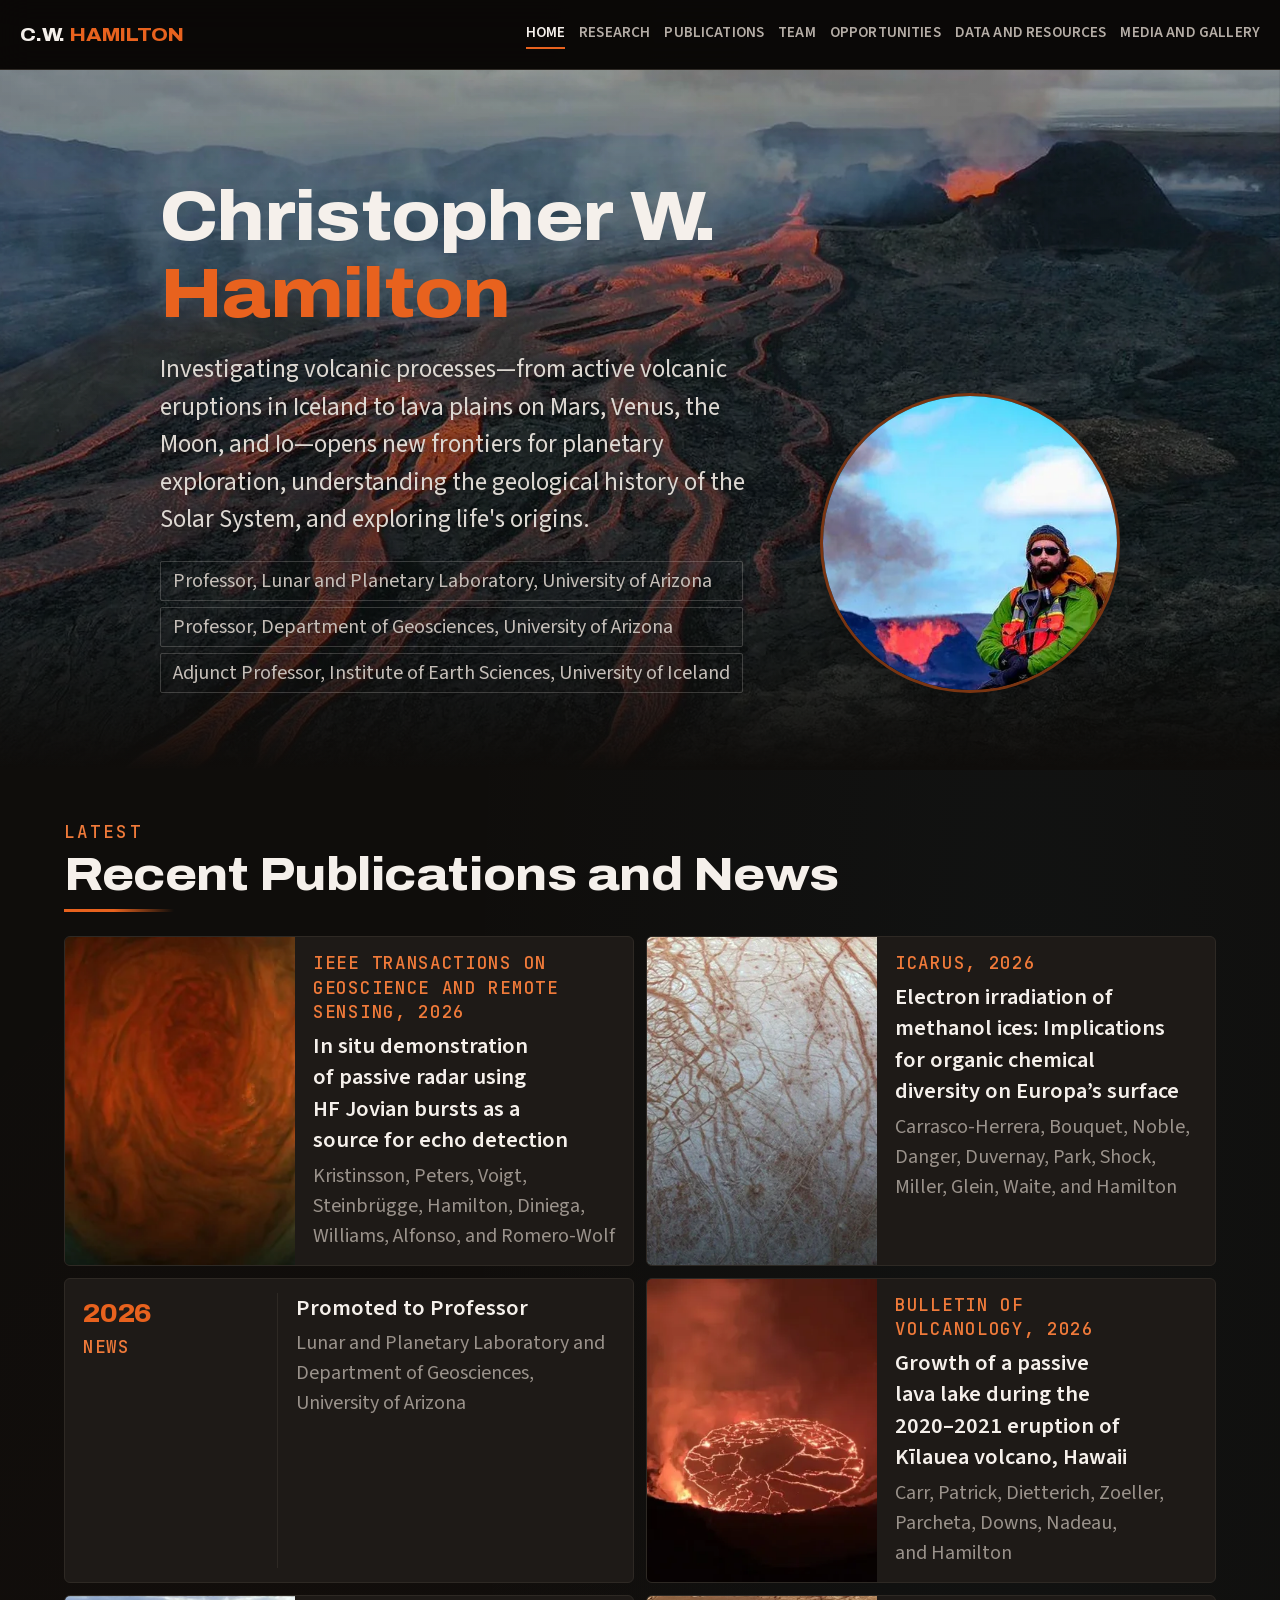
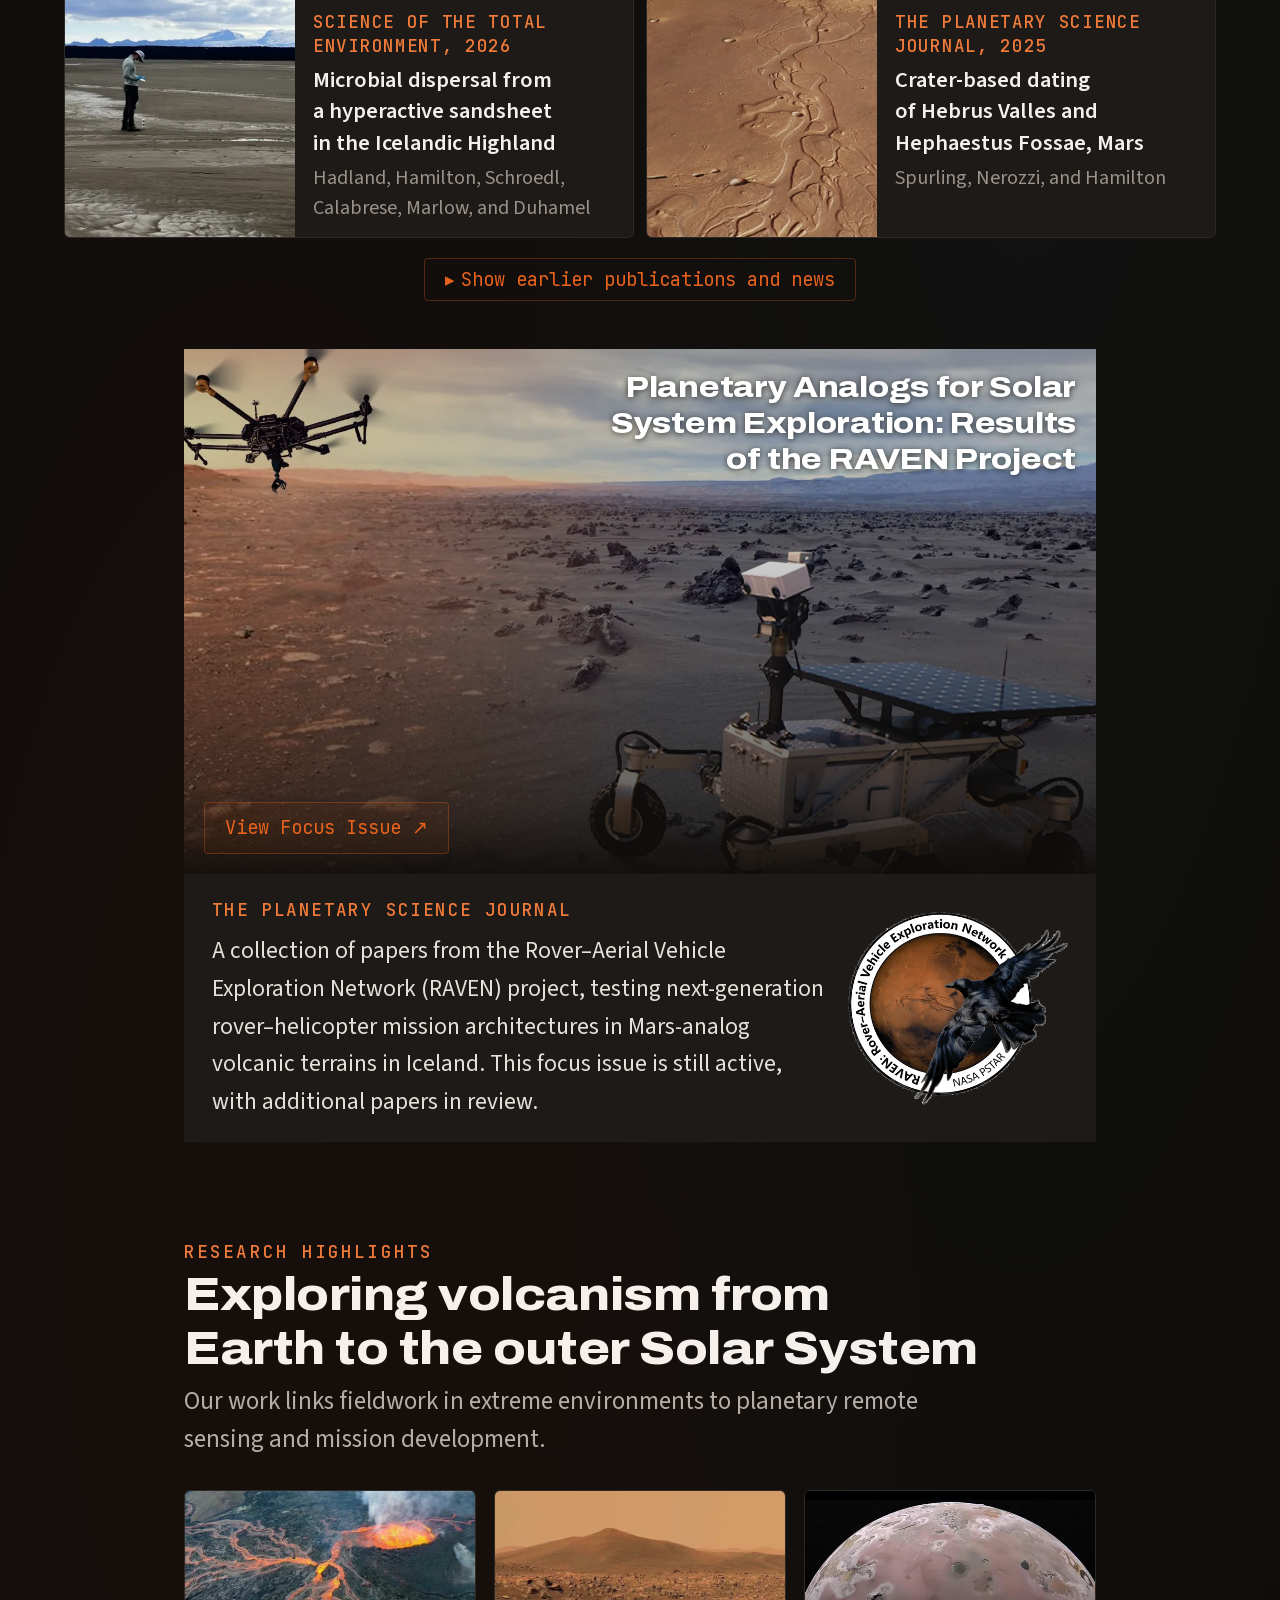
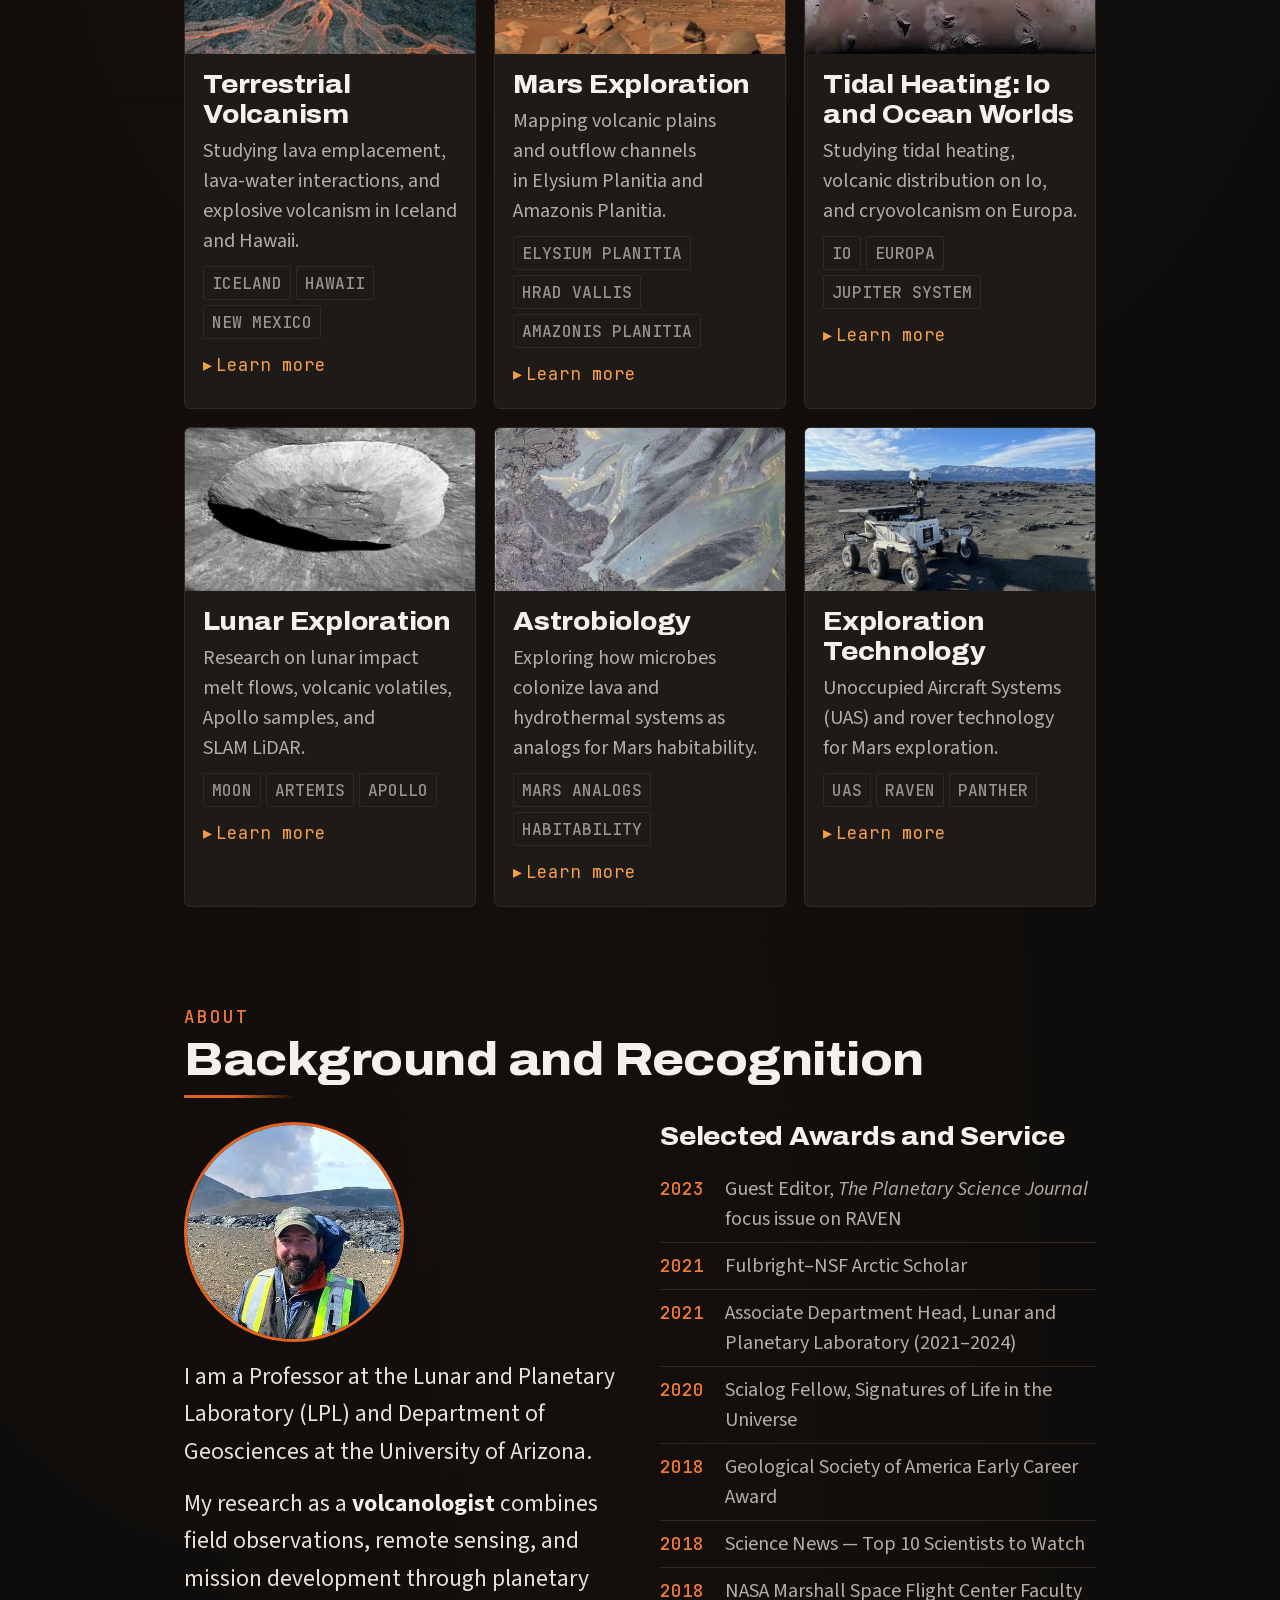
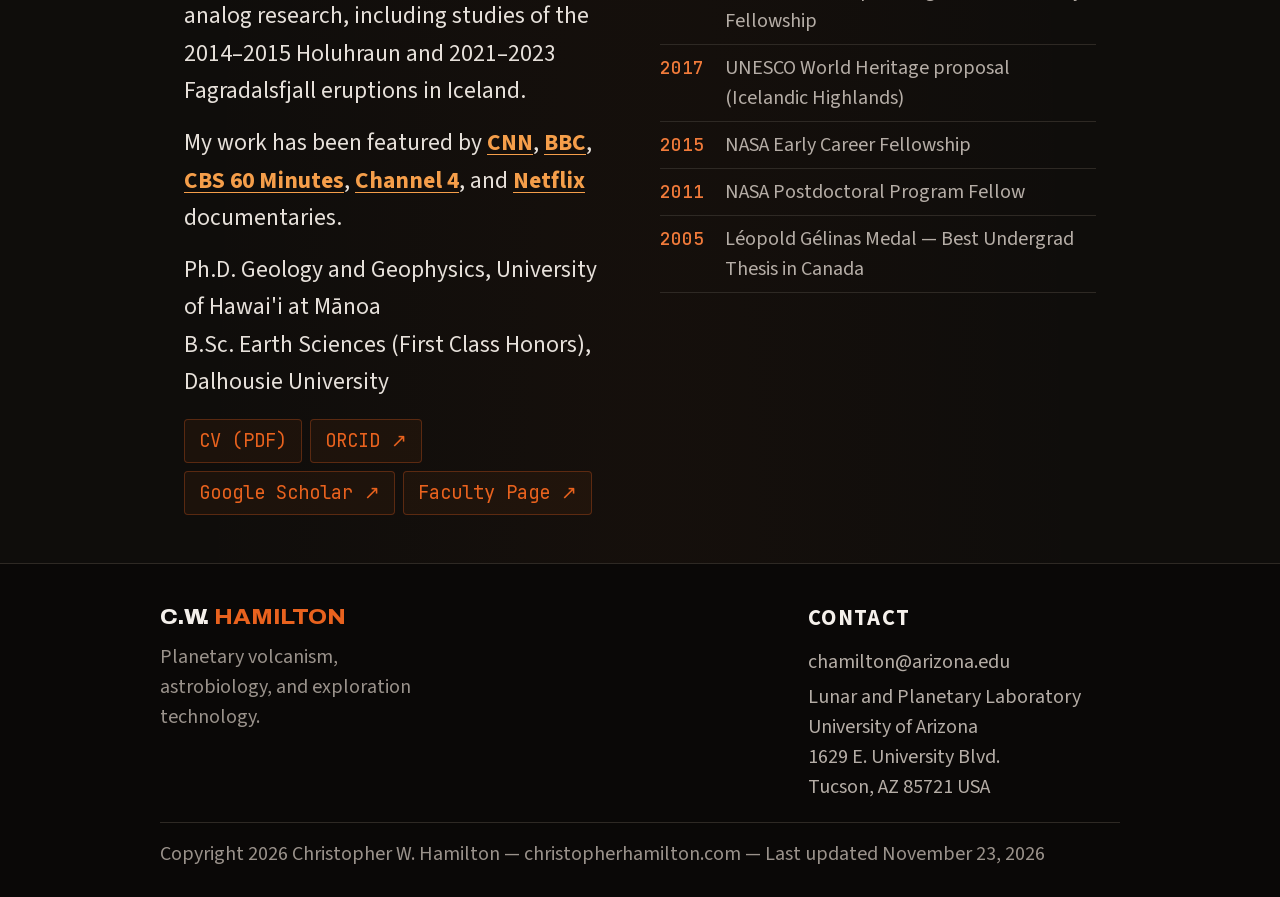
==== commit 7c773853: "Research map: theme labels can be switched off (map, network and 3D) Co-Authored-By: Claude Opus 5.5" ====
--- a/index.html
+++ b/index.html
@@ -322,20 +322,23 @@
     <div id="pub-chart" class="chart-container"></div>
     <section class="topic-map" id="topic-map" aria-labelledby="topic-map-heading">
       <h2 class="section-divider" id="topic-map-heading">Research Map</h2>
-      <p class="rv-intro">All <span class="tm-counts">papers and conference abstracts</span>, grouped into eight themes by the words in their titles and abstracts. Coloured dots are peer-reviewed papers, rings are datasets, and small grey dots are conference abstracts. <b>Map</b> places similar work close together, <b>Network</b> links each item to its most similar ones (drag a dot to pull on its links), and <b>3D</b> lets you turn the same space. Hover for a title, select a dot to open it, or choose a theme to list its papers.</p>
-      <div class="tm-views" role="tablist" aria-label="Map views">
-        <button type="button" role="tab" data-v="map">Map</button><button type="button" role="tab" data-v="net">Network</button><button type="button" role="tab" data-v="3d">3D</button>
-      </div>
-      <div class="tm-controls">
+      <p class="rv-intro">All <span class="tm-counts">papers and conference abstracts</span>, grouped into nine themes by the words in their titles and abstracts. Coloured dots are peer-reviewed papers, rings are datasets, and small grey dots are conference abstracts. <b>Map</b> places similar work close together, <b>Network</b> links each item to its most similar ones (drag a dot to pull on its links), and <b>3D</b> lets you turn the same space. Hover for a title, select a dot to open it, or choose a theme to list its papers.</p>
+      <div class="tm-bar">
+        <div class="tm-views" role="tablist" aria-label="Map views">
+          <button type="button" role="tab" data-v="map">Map</button><button type="button" role="tab" data-v="net">Network</button><button type="button" role="tab" data-v="3d">3D</button>
+        </div>
         <label class="tm-find"><span class="sr-only">Find in titles</span><input type="search" class="tm-q" placeholder="Find a word, e.g. Holuhraun" autocomplete="off"></label>
         <span class="tm-qcount" aria-live="polite"></span>
-        <label><input type="checkbox" class="tm-toggle" checked> Show conference abstracts</label>
-        <label><input type="checkbox" class="tm-toggle-ds" checked> Show datasets</label>
-        <span class="tm-key" aria-hidden="true"><span><i class="tm-key-paper"></i>Paper (coloured by theme)</span><span><i class="tm-key-abs"></i>Conference abstract</span><span><i class="tm-key-ds"></i>Dataset (ring)</span></span>
+      </div>
+      <div class="tm-key" role="group" aria-label="What the dots mean, and which to show">
+        <span><i class="tm-key-paper" aria-hidden="true"></i>Papers (coloured by theme)</span>
+        <label><input type="checkbox" class="tm-toggle-ds" checked><i class="tm-key-ds" aria-hidden="true"></i>Datasets</label>
+        <label><input type="checkbox" class="tm-toggle" checked><i class="tm-key-abs" aria-hidden="true"></i>Conference abstracts</label>
+        <label class="tm-lab-toggle"><input type="checkbox" class="tm-toggle-lab" checked>Theme labels</label>
       </div>
       <div class="tm-stage">
-        <svg class="tm-map" viewBox="0 0 1240 680" role="group" aria-label="Map of papers and conference abstracts, grouped into eight research themes"></svg>
-        <svg class="tm-net" viewBox="0 0 1000 680" hidden aria-label="Network of papers and conference abstracts linked to their most similar items" role="img"></svg>
+        <svg class="tm-map" viewBox="0 0 1240 640" role="group" aria-label="Map of papers and conference abstracts, grouped into nine research themes"></svg>
+        <svg class="tm-net" viewBox="0 0 1000 600" hidden aria-label="Network of papers and conference abstracts linked to their most similar items" role="img"></svg>
         <canvas class="tm-3d" hidden tabindex="0" role="img" aria-label="Three-dimensional view of the same themes. Arrow keys turn it; the Map view lists every item for screen readers."></canvas>
         <div class="tm-tip" role="status"></div>
         <button type="button" class="tm-back" hidden>&larr; All themes</button>
--- a/css/style.css
+++ b/css/style.css
@@ -67,7 +67,9 @@
 .mobile-menu a{font-family:'Source Sans 3',sans-serif;font-weight:600;font-size:1.0625rem;letter-spacing:.03em;text-transform:uppercase;color:var(--dim);padding:12px 0;transform:scaleX(var(--syne-scale));transform-origin:left;display:inline-block;min-height:44px}
 .mobile-menu a.active{color:var(--text)}
 /* Hamburger below the width where the seven nav links fit (em, so it follows the reader's text size) */
-@media(max-width:87.5em){.nav-links{display:none}.nav-hamburger{display:flex}.mobile-menu.open{display:flex}}
+/* compact tabs for laptop widths; the menu button only below 992 px (owner: tabs are easy to miss behind the menu on desktop) */
+@media(max-width:87.5em){.nav-links{gap:14px}.nav-links a{font-size:.75rem;letter-spacing:.01em}.nav-logo{font-size:.9375rem}.nav{padding:0 20px}}
+@media(max-width:62em){.nav-links{display:none}.nav-hamburger{display:flex}.mobile-menu.open{display:flex}}
 
 /* HERO */
 .hero{min-height:35rem;display:flex;align-items:center;position:relative;padding:80px 24px 48px;overflow:hidden}
@@ -846,4 +848,17 @@
 .or-static circle{fill:#c9a27a}
 @media(max-width:700px){.or-world text{font-size:26px}}
 @media print{.wd-orrery{display:none}}
-
+/* research map: one compact bar (views + search), then a key whose items are the toggles */
+.tm-bar{display:flex;flex-wrap:wrap;align-items:center;gap:10px 16px;margin:0 0 10px}
+.tm-bar .tm-views{margin:0}
+.tm-bar .tm-find input{min-width:min(16rem,60vw)}
+.tm-key{display:flex;flex-wrap:wrap;align-items:center;gap:2px 22px;margin:0 0 10px;color:var(--text-body)}
+.tm-key>span,.tm-key>label{display:inline-flex;align-items:center;gap:8px;min-height:44px}
+.tm-key label{cursor:pointer}
+.tm-key input{width:18px;height:18px;margin:0;accent-color:var(--accent)}
+.tm-key i{margin-right:0}
+.tm-onplot .tm-lab .tm-label{stroke:var(--bg-card);paint-order:stroke;stroke-linejoin:round;font-weight:700}
+.tm-nolabels .tm-labs,.tm-nolabels .tm-leads,.tm-nolabels .tm-nlab{display:none}
+.tm-key .tm-lab-toggle{margin-left:auto}
+@media(max-width:700px){.tm-key .tm-lab-toggle{margin-left:0}}
+
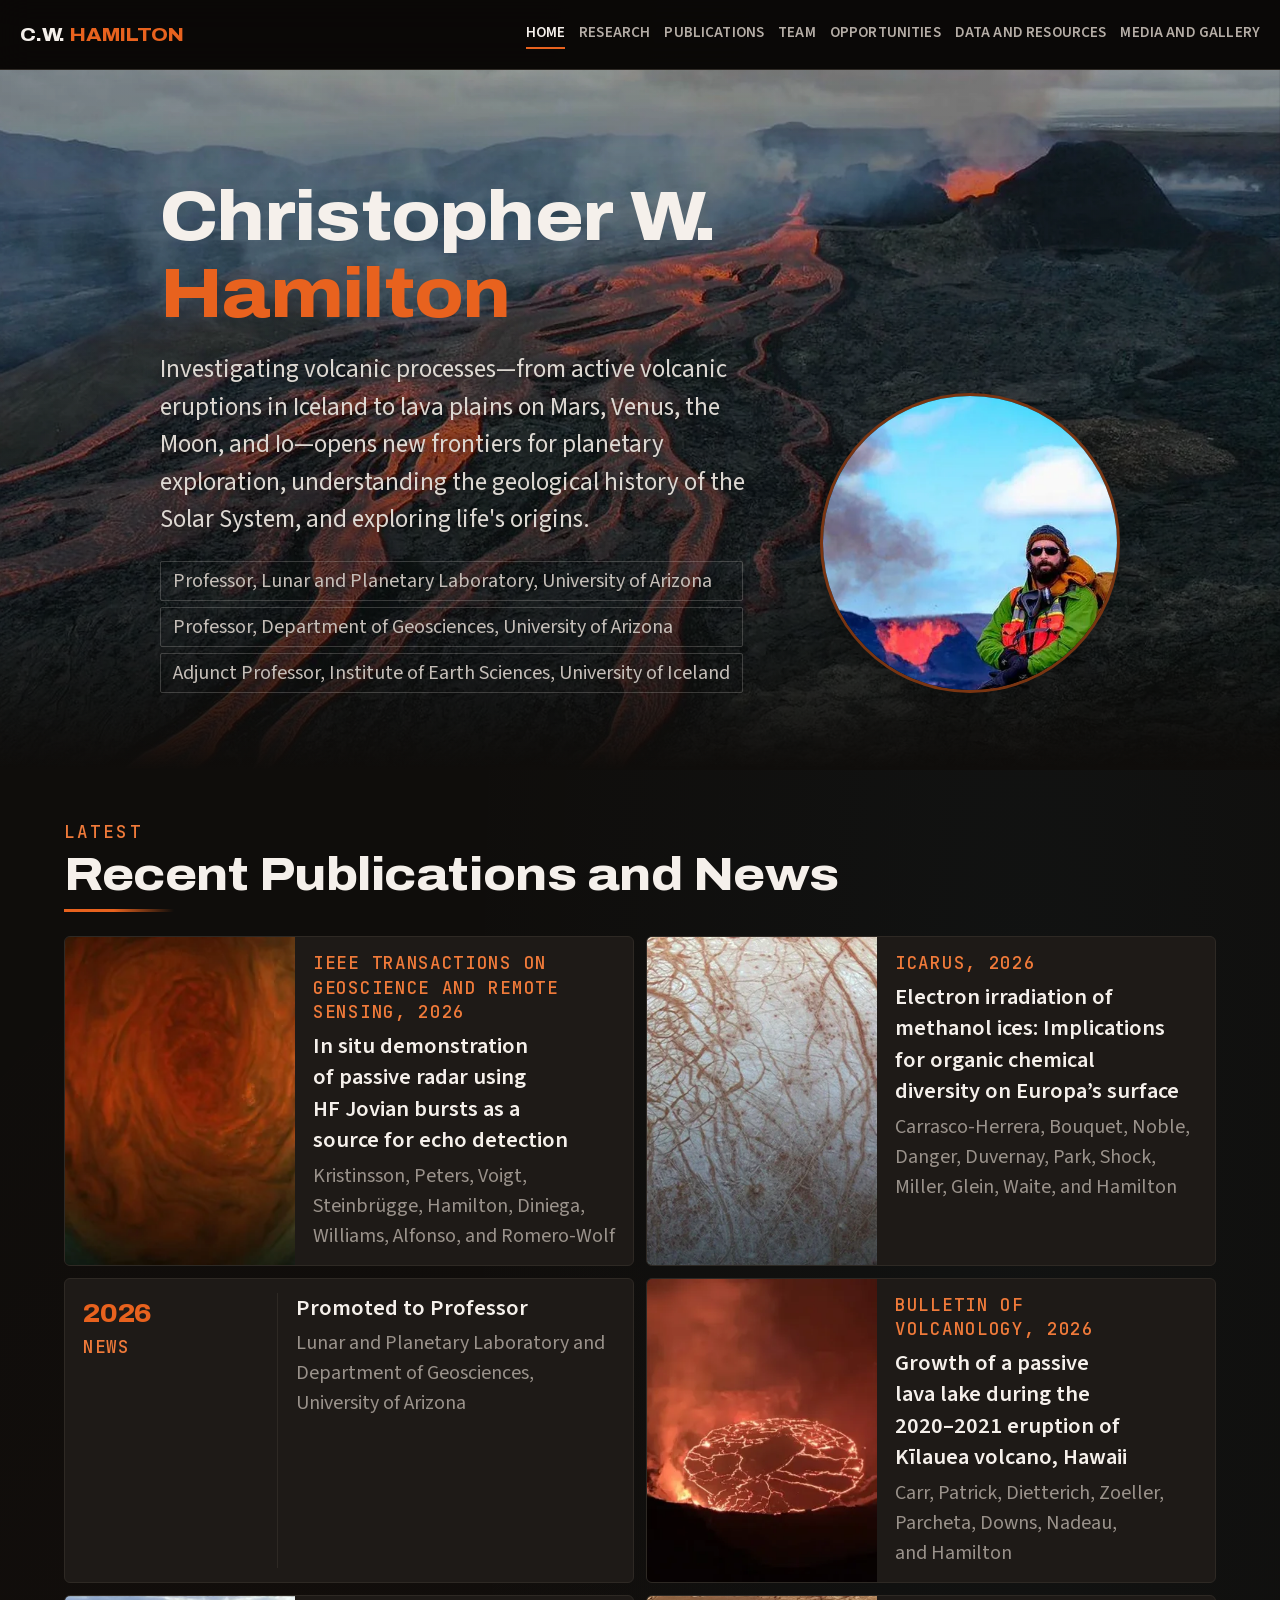
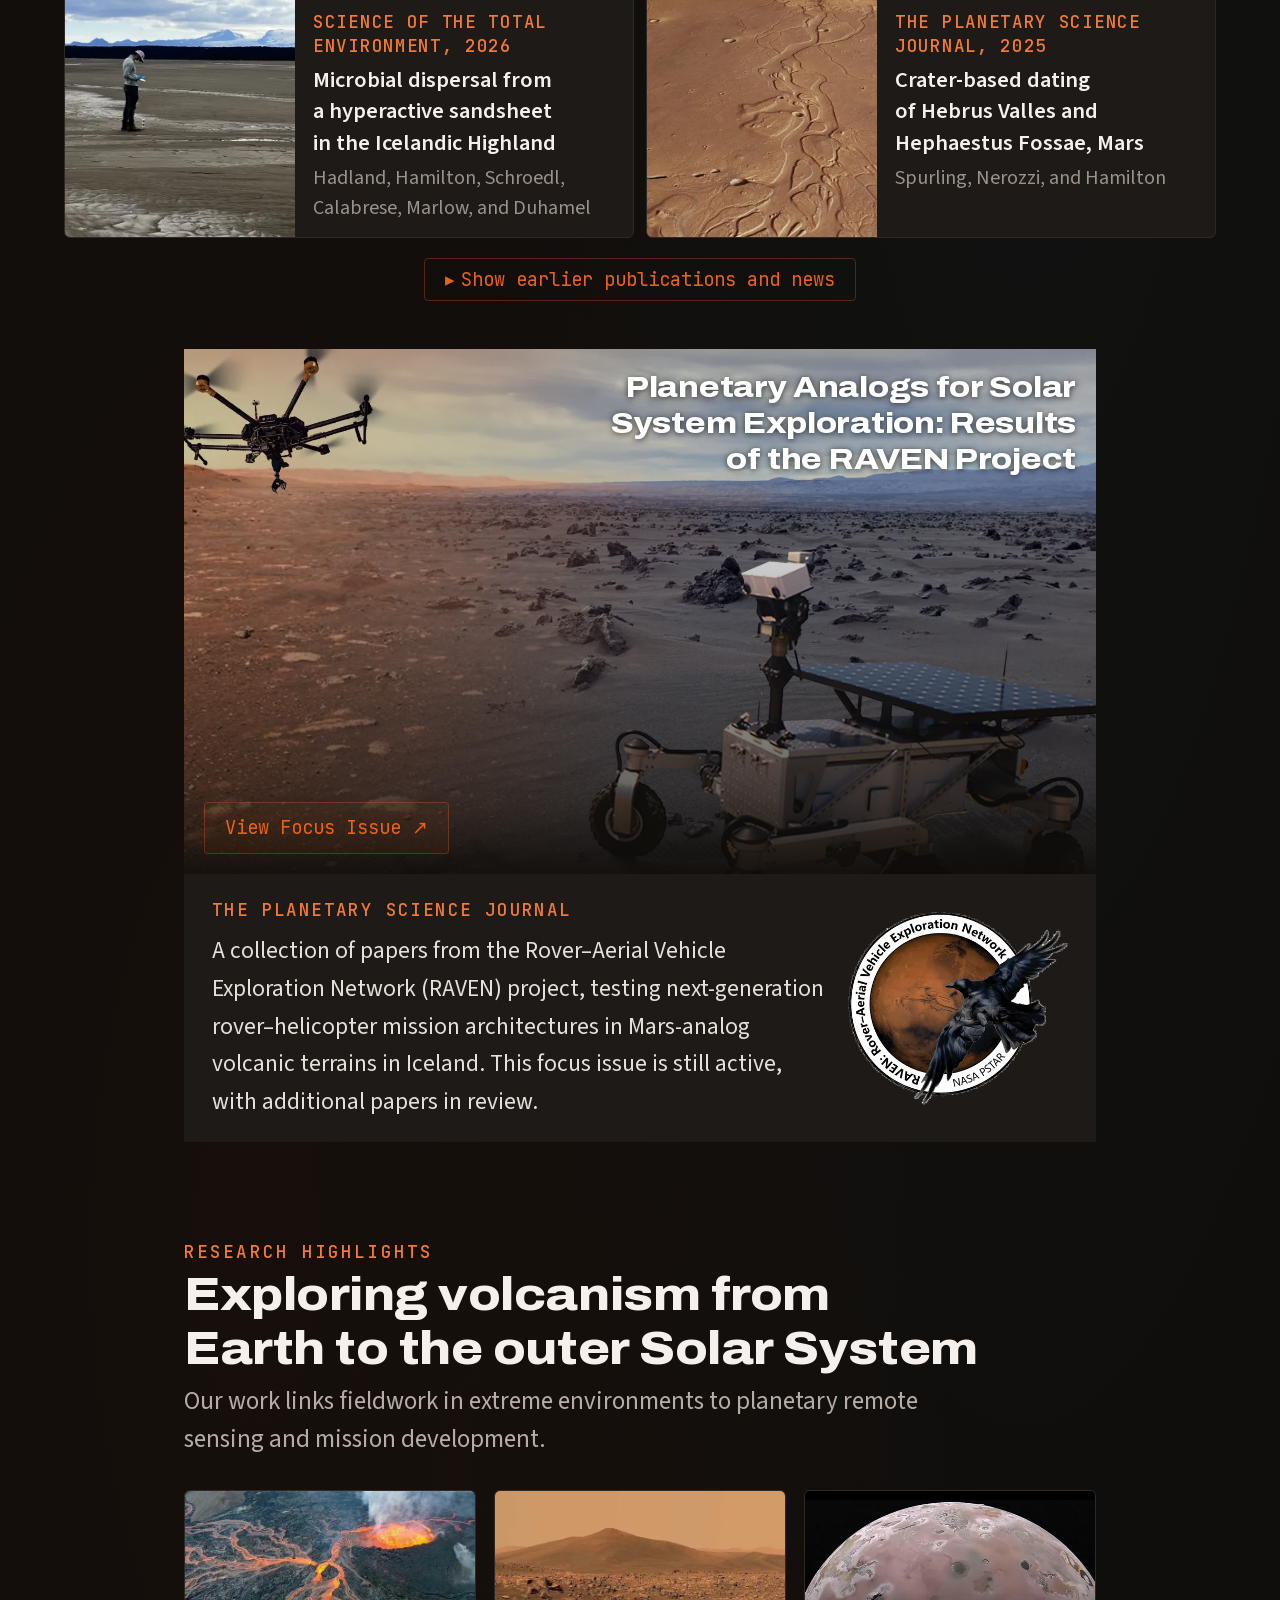
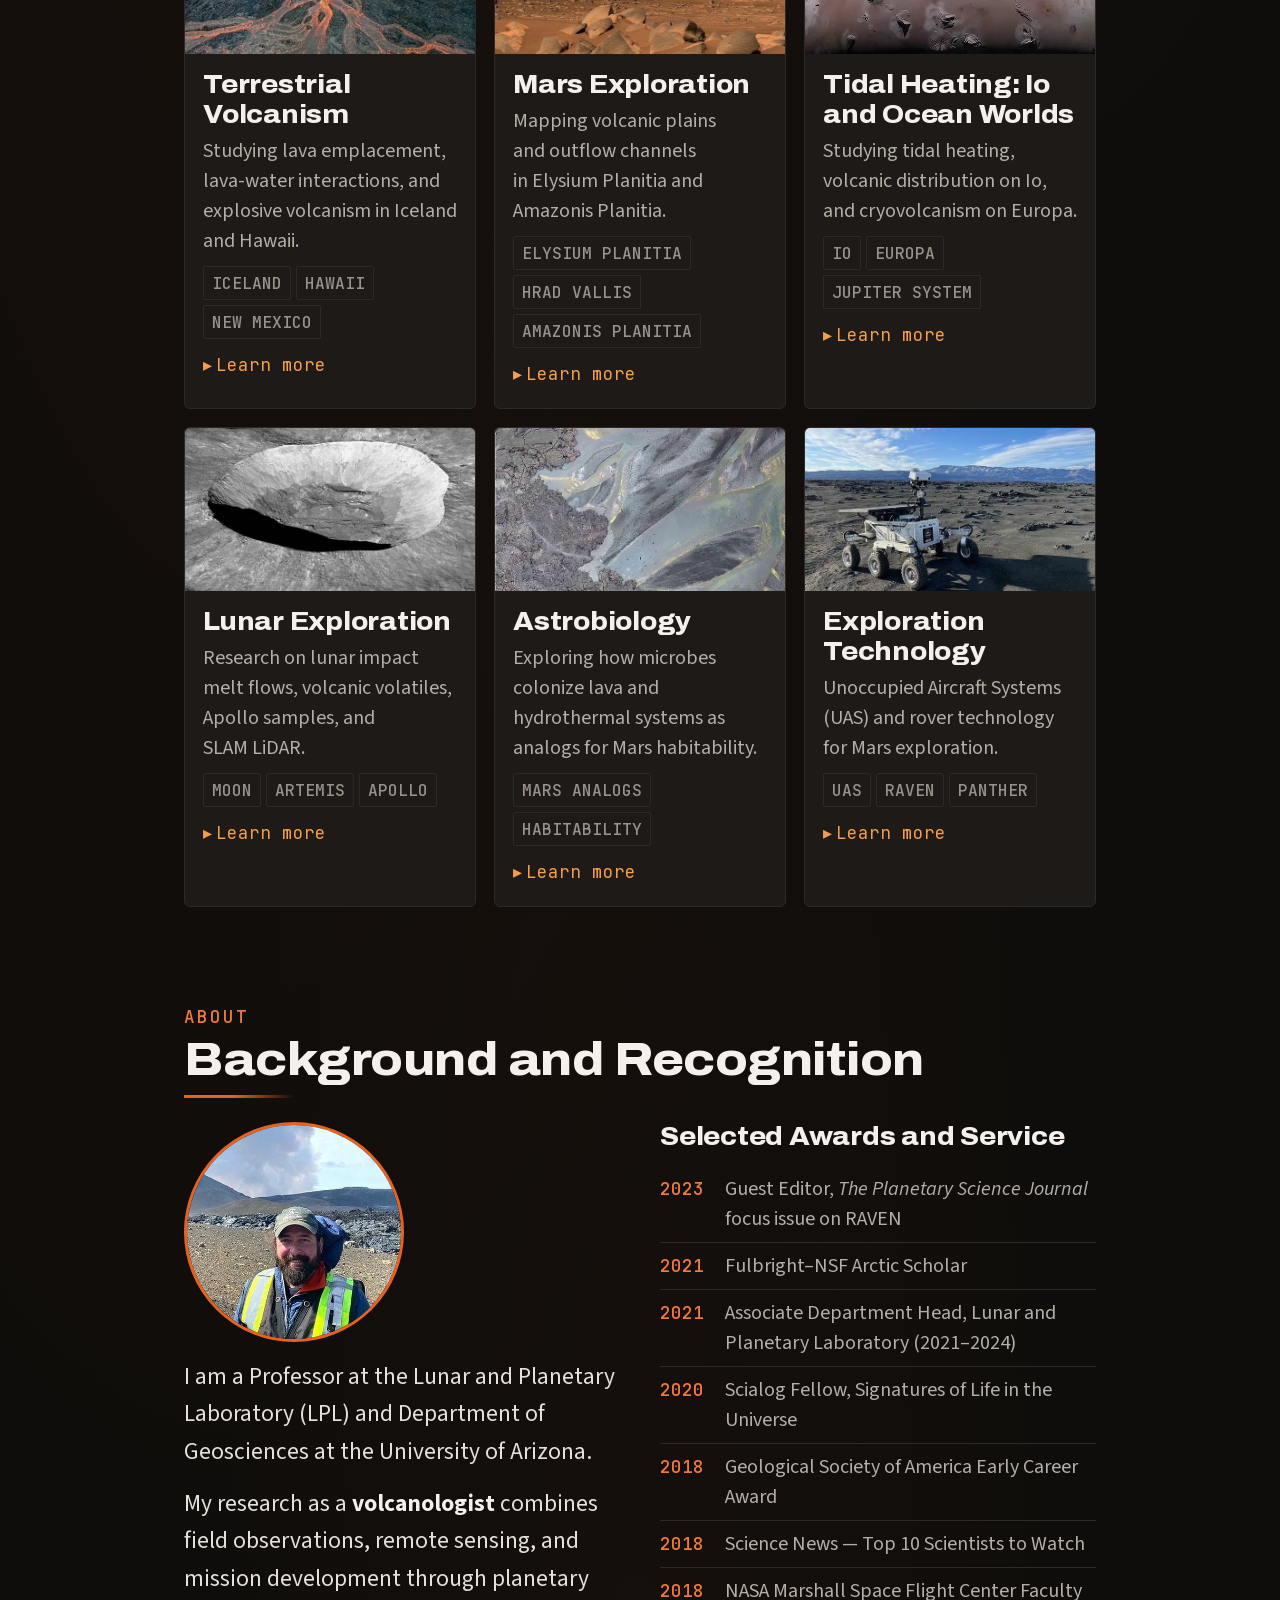
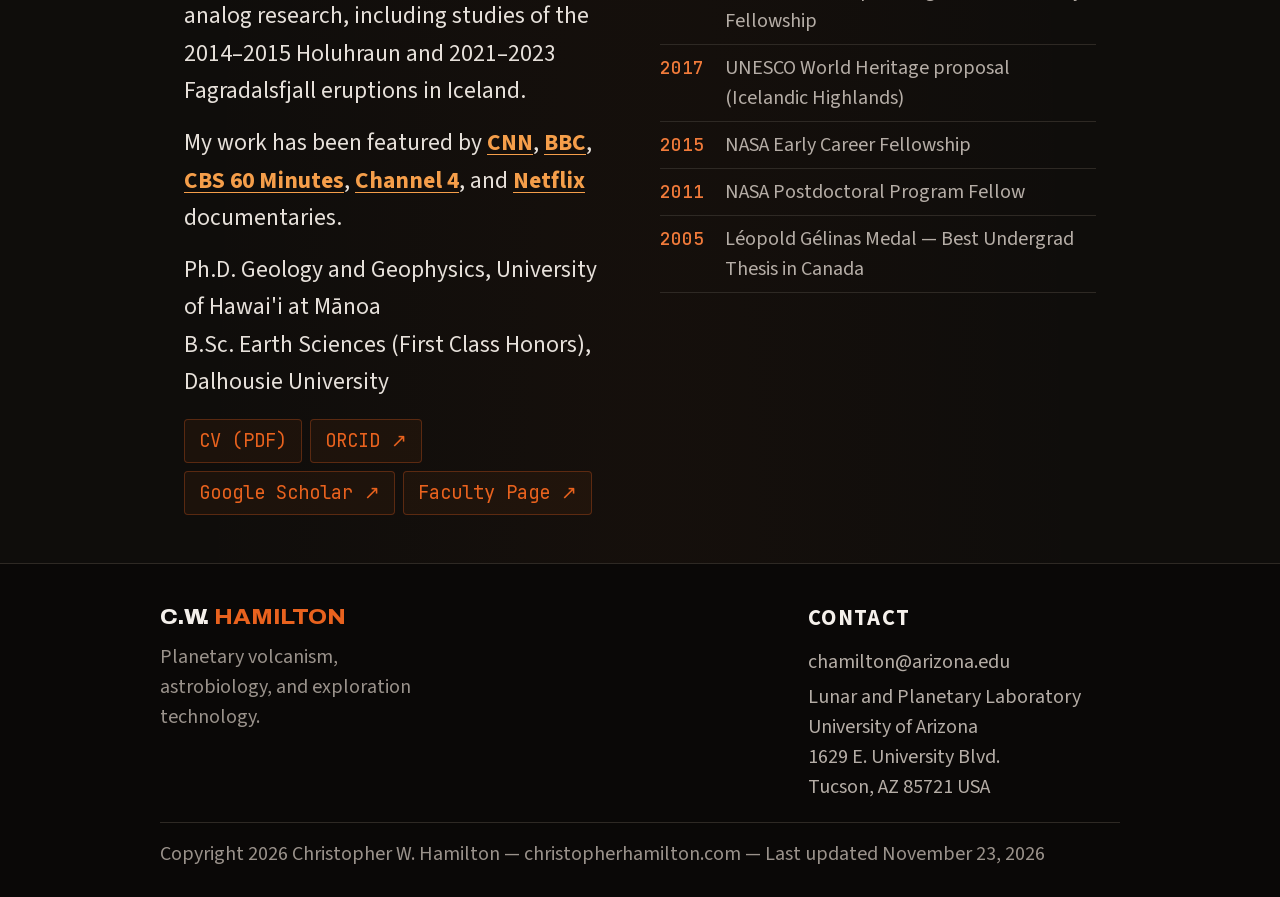
==== commit c19ef709: "Research map 3D view: pause/resume rotation button; softly shaded sphere instead of the three rings " ====
--- a/index.html
+++ b/index.html
@@ -342,6 +342,7 @@
         <canvas class="tm-3d" hidden tabindex="0" role="img" aria-label="Three-dimensional view of the same themes. Arrow keys turn it; the Map view lists every item for screen readers."></canvas>
         <div class="tm-tip" role="status"></div>
         <button type="button" class="tm-back" hidden>&larr; All themes</button>
+        <button type="button" class="tm-spin" aria-pressed="false" hidden>Pause rotation</button>
       </div>
       <div class="tm-time">
         <button type="button" class="tm-play" aria-pressed="false">Play</button>
--- a/css/style.css
+++ b/css/style.css
@@ -861,4 +861,8 @@
 .tm-nolabels .tm-labs,.tm-nolabels .tm-leads,.tm-nolabels .tm-nlab{display:none}
 .tm-key .tm-lab-toggle{margin-left:auto}
 @media(max-width:700px){.tm-key .tm-lab-toggle{margin-left:0}}
-
+.tm-spin{all:unset;position:absolute;top:10px;right:10px;cursor:pointer;min-height:40px;padding:0 14px;display:inline-flex;align-items:center;border-radius:999px;background:rgba(10,8,7,.88);border:1px solid var(--border);color:var(--text);font-weight:600}
+.tm-spin[hidden]{display:none}
+.tm-spin:hover{border-color:var(--accent)}
+.tm-spin:focus-visible{outline:2px solid var(--accent);outline-offset:2px}
+
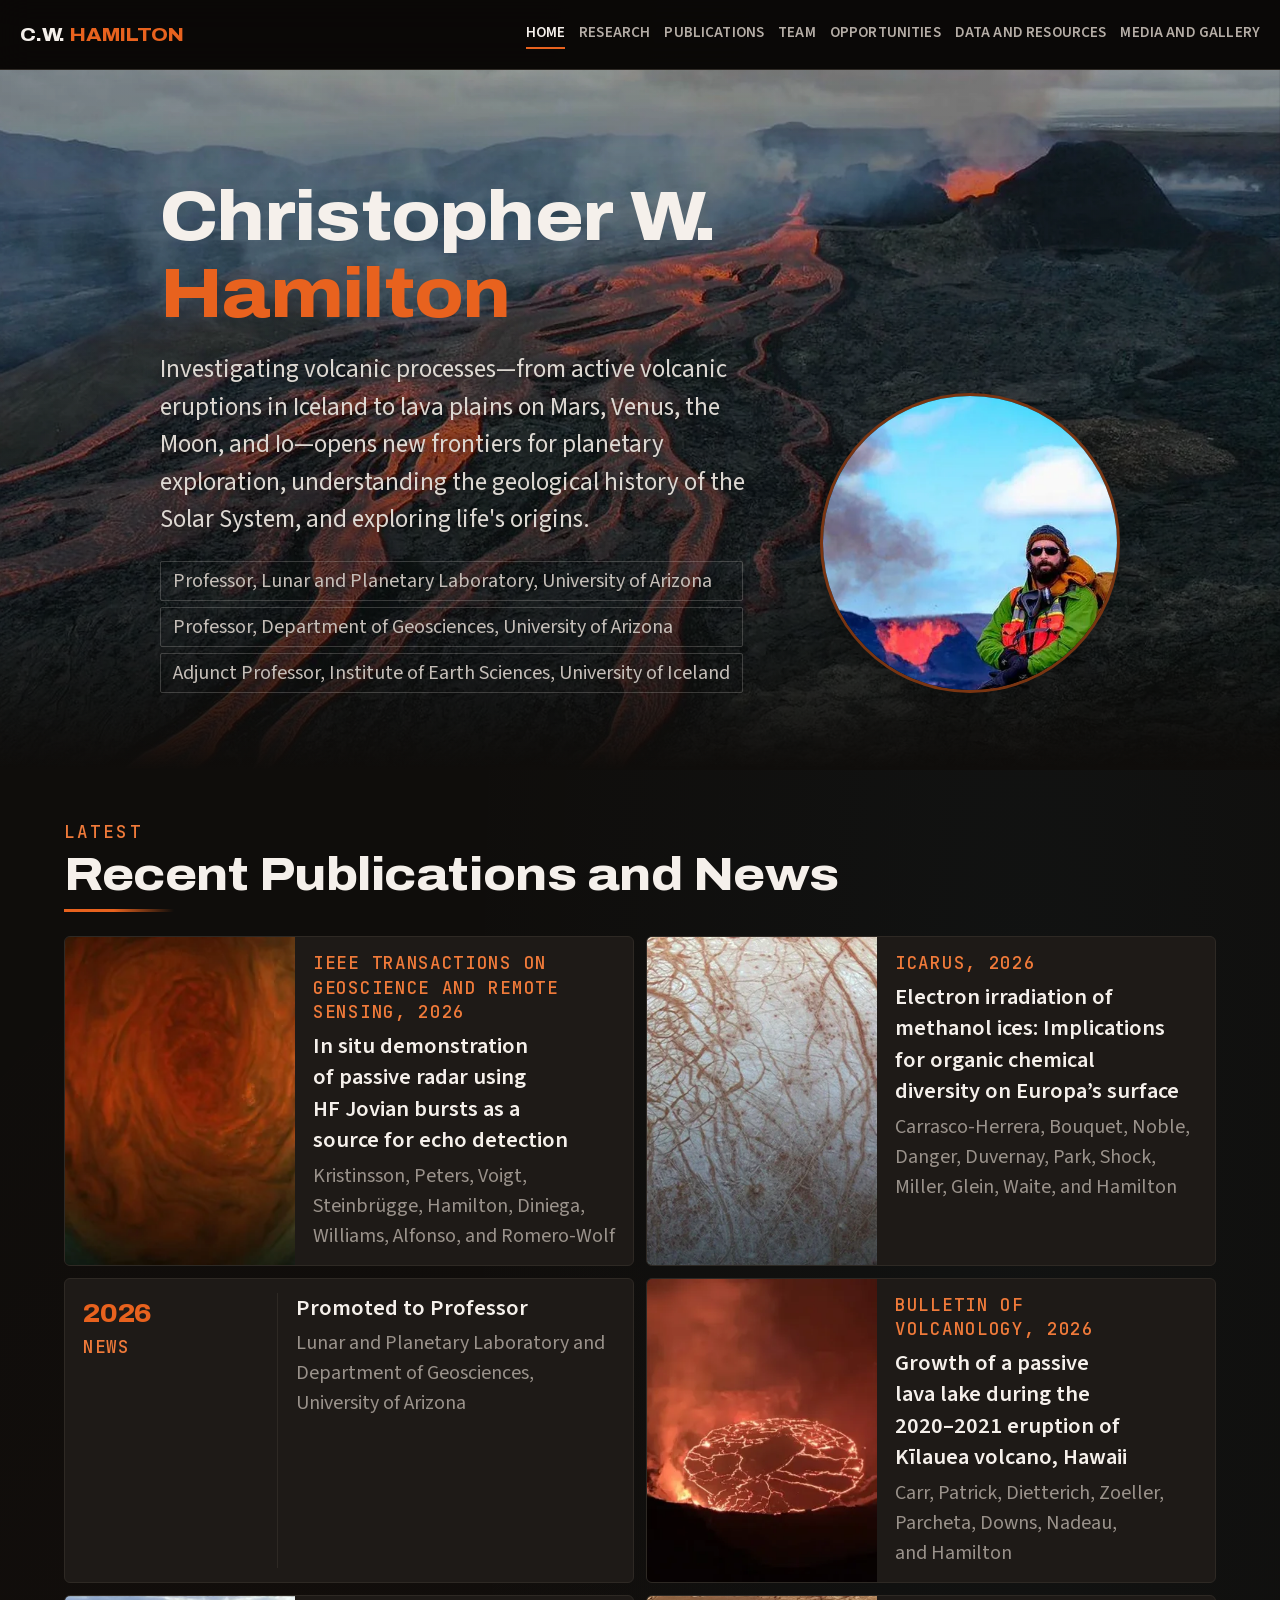
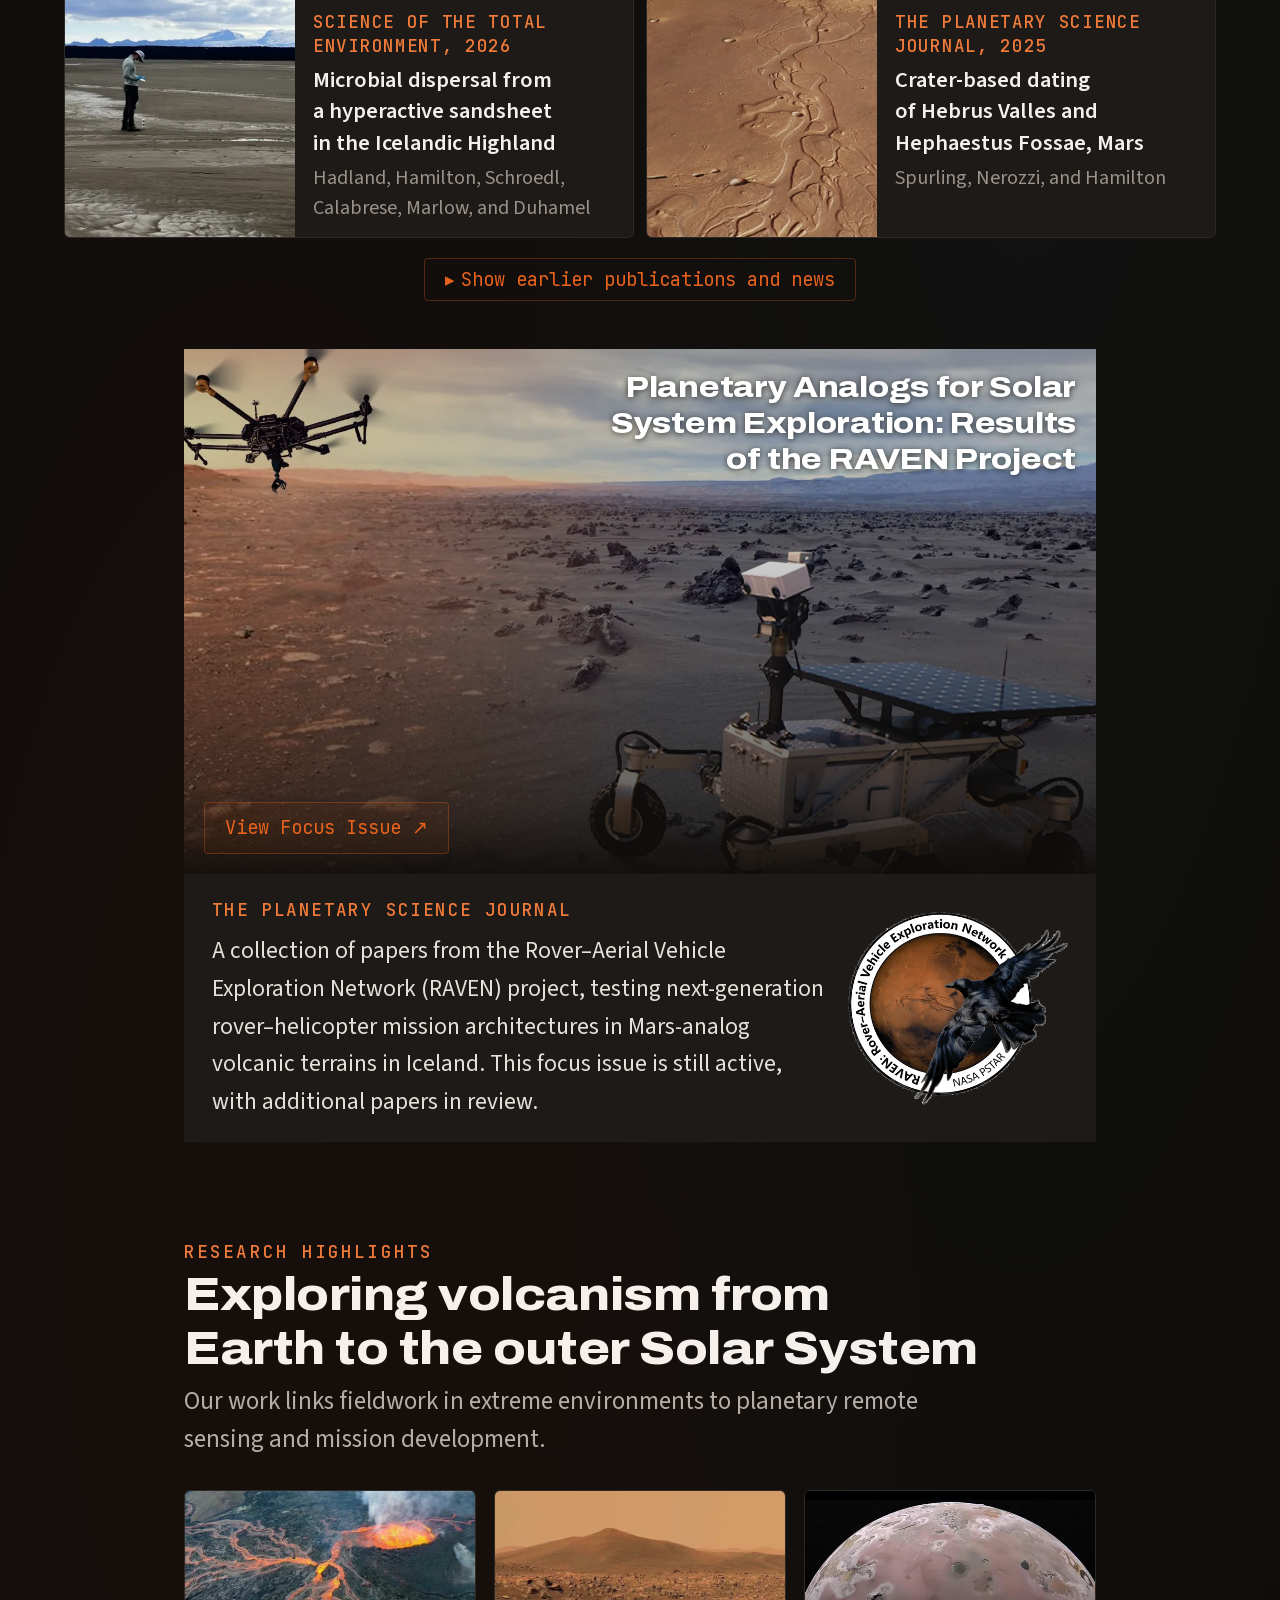
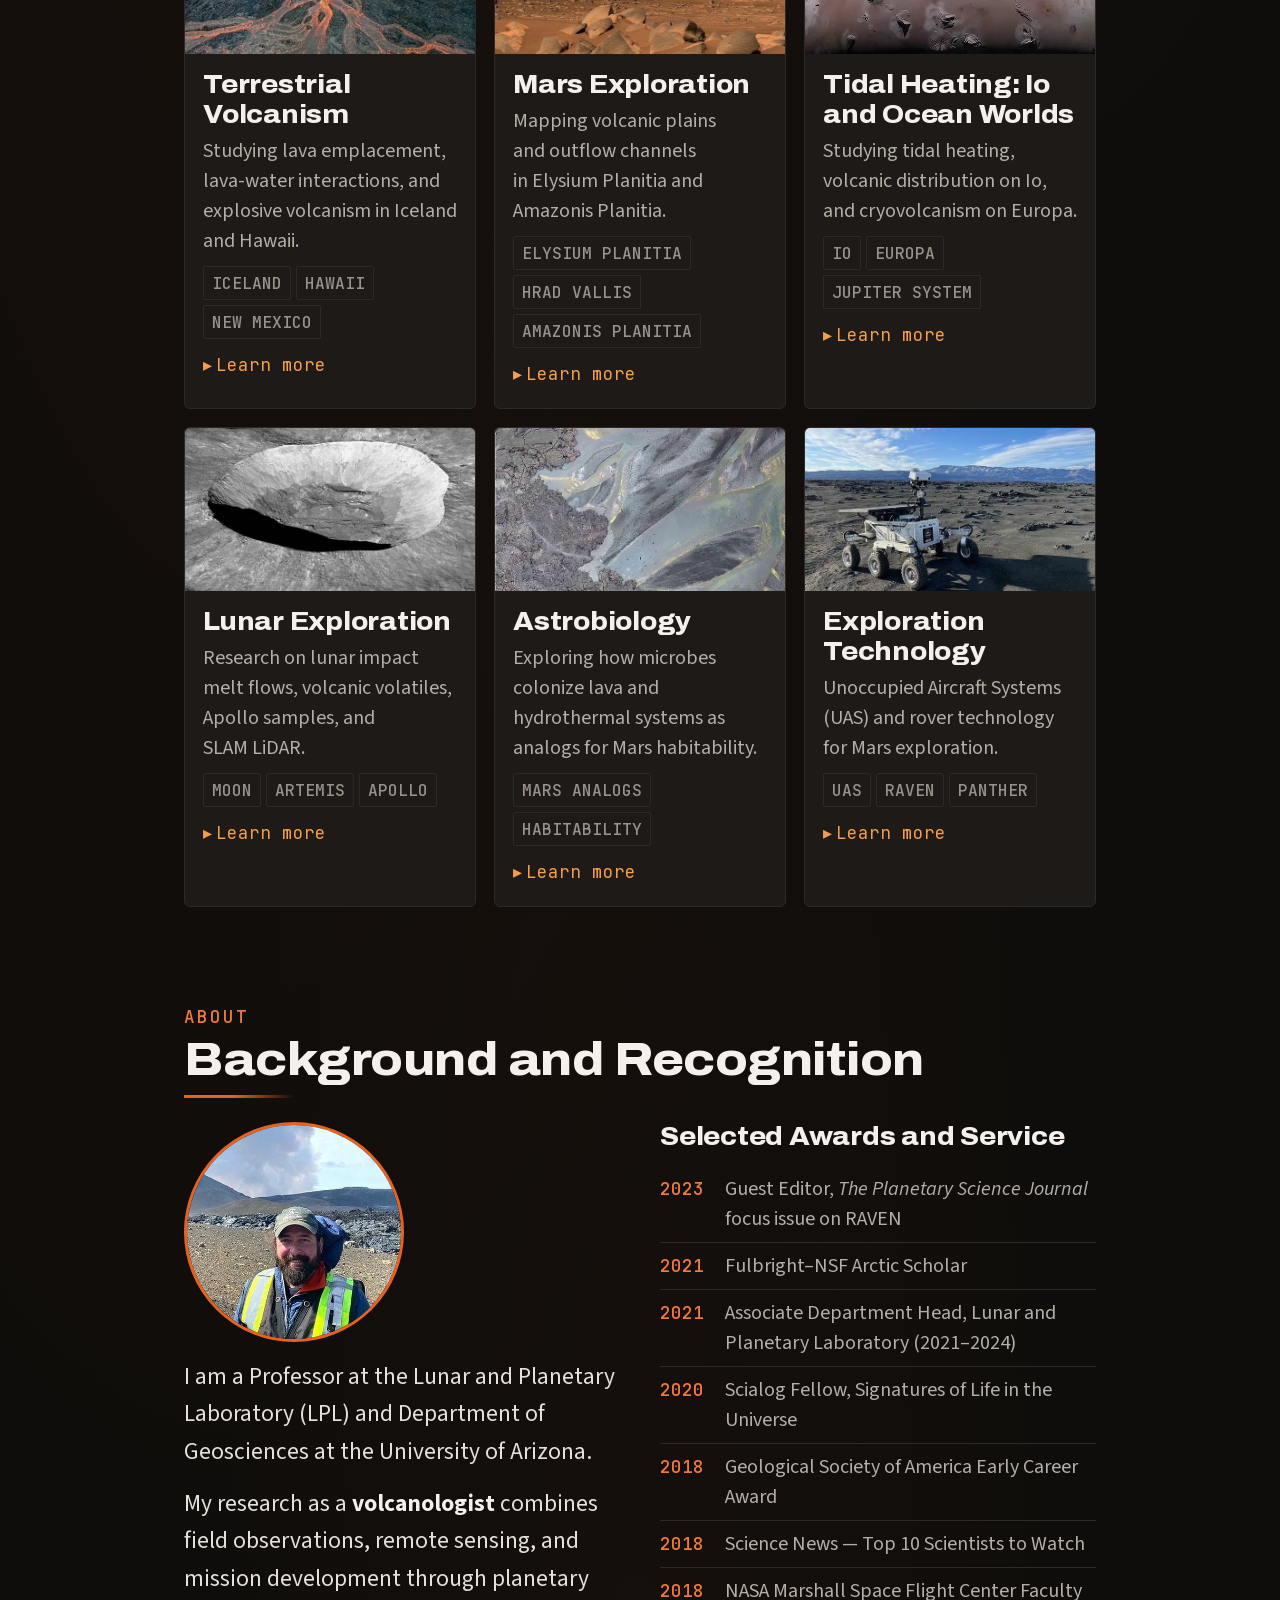
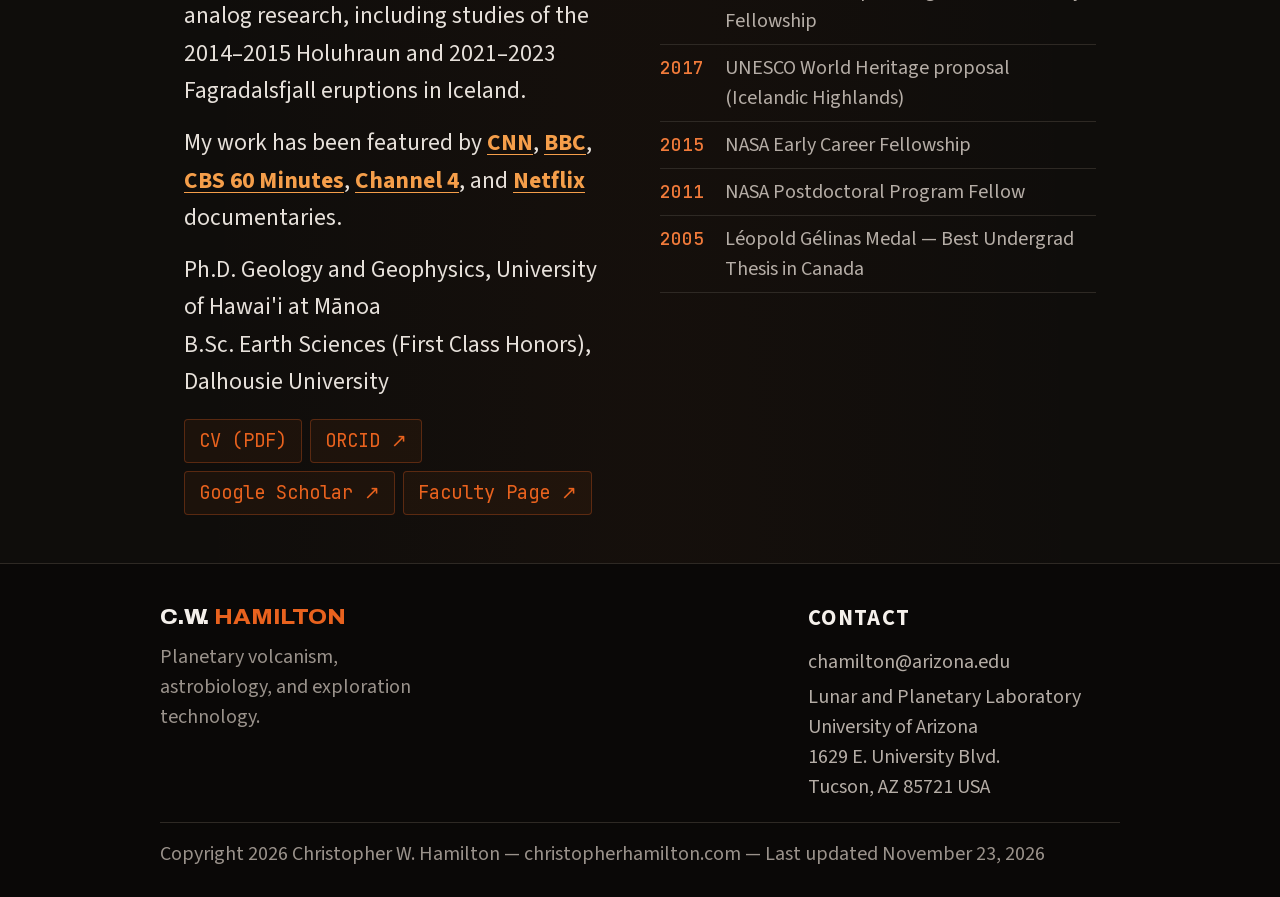
==== commit af18bc80: "Research map: theme labels off by default (the legend names the themes; switch labels on in the key)" ====
--- a/index.html
+++ b/index.html
@@ -334,7 +334,7 @@
         <span><i class="tm-key-paper" aria-hidden="true"></i>Papers (coloured by theme)</span>
         <label><input type="checkbox" class="tm-toggle-ds" checked><i class="tm-key-ds" aria-hidden="true"></i>Datasets</label>
         <label><input type="checkbox" class="tm-toggle" checked><i class="tm-key-abs" aria-hidden="true"></i>Conference abstracts</label>
-        <label class="tm-lab-toggle"><input type="checkbox" class="tm-toggle-lab" checked>Theme labels</label>
+        <label class="tm-lab-toggle"><input type="checkbox" class="tm-toggle-lab">Theme labels</label>
       </div>
       <div class="tm-stage">
         <svg class="tm-map" viewBox="0 0 1240 640" role="group" aria-label="Map of papers and conference abstracts, grouped into nine research themes"></svg>
--- a/css/style.css
+++ b/css/style.css
@@ -768,9 +768,10 @@
 .wd-site{display:block;color:var(--ice);margin-top:4px}
 @media print{.topic-map,.wd-tabs,.wd-body,.research-worlds .rv-intro{display:none!important}.wd-all{display:block!important}}
 /* 3D flyover (js/flyover.js) */
-.wd-fly{display:flex;flex-wrap:wrap;justify-content:center;align-items:center;gap:8px 10px;margin:12px 0 0;color:var(--dim)}
+.wd-fly{display:grid;gap:8px;max-width:440px;margin:14px auto 0;color:var(--dim)}
+.wd-fly>span{font:600 .8125rem var(--mono);letter-spacing:.04em;text-transform:uppercase;color:var(--muted)}
 .wd-fly[hidden]{display:none}
-.wd-flybtn{all:unset;box-sizing:border-box;cursor:pointer;min-height:44px;padding:0 16px;display:inline-flex;align-items:center;border-radius:999px;background:var(--accent);color:#0F0D0B;font-weight:700}
+.wd-flybtn{all:unset;box-sizing:border-box;cursor:pointer;width:100%;min-height:44px;padding:0 18px;display:flex;align-items:center;border-radius:999px;background:var(--accent);color:#0F0D0B;font-weight:700}
 .wd-flybtn::before{content:"";width:0;height:0;border-left:9px solid currentColor;border-top:6px solid transparent;border-bottom:6px solid transparent;margin-right:9px}
 .wd-flybtn:hover{background:var(--accent-light)}
 .wd-flybtn:focus-visible{outline:2px solid #fff;outline-offset:2px}
@@ -859,8 +860,6 @@
 .tm-key i{margin-right:0}
 .tm-onplot .tm-lab .tm-label{stroke:var(--bg-card);paint-order:stroke;stroke-linejoin:round;font-weight:700}
 .tm-nolabels .tm-labs,.tm-nolabels .tm-leads,.tm-nolabels .tm-nlab{display:none}
-.tm-key .tm-lab-toggle{margin-left:auto}
-@media(max-width:700px){.tm-key .tm-lab-toggle{margin-left:0}}
 .tm-spin{all:unset;position:absolute;top:10px;right:10px;cursor:pointer;min-height:40px;padding:0 14px;display:inline-flex;align-items:center;border-radius:999px;background:rgba(10,8,7,.88);border:1px solid var(--border);color:var(--text);font-weight:600}
 .tm-spin[hidden]{display:none}
 .tm-spin:hover{border-color:var(--accent)}
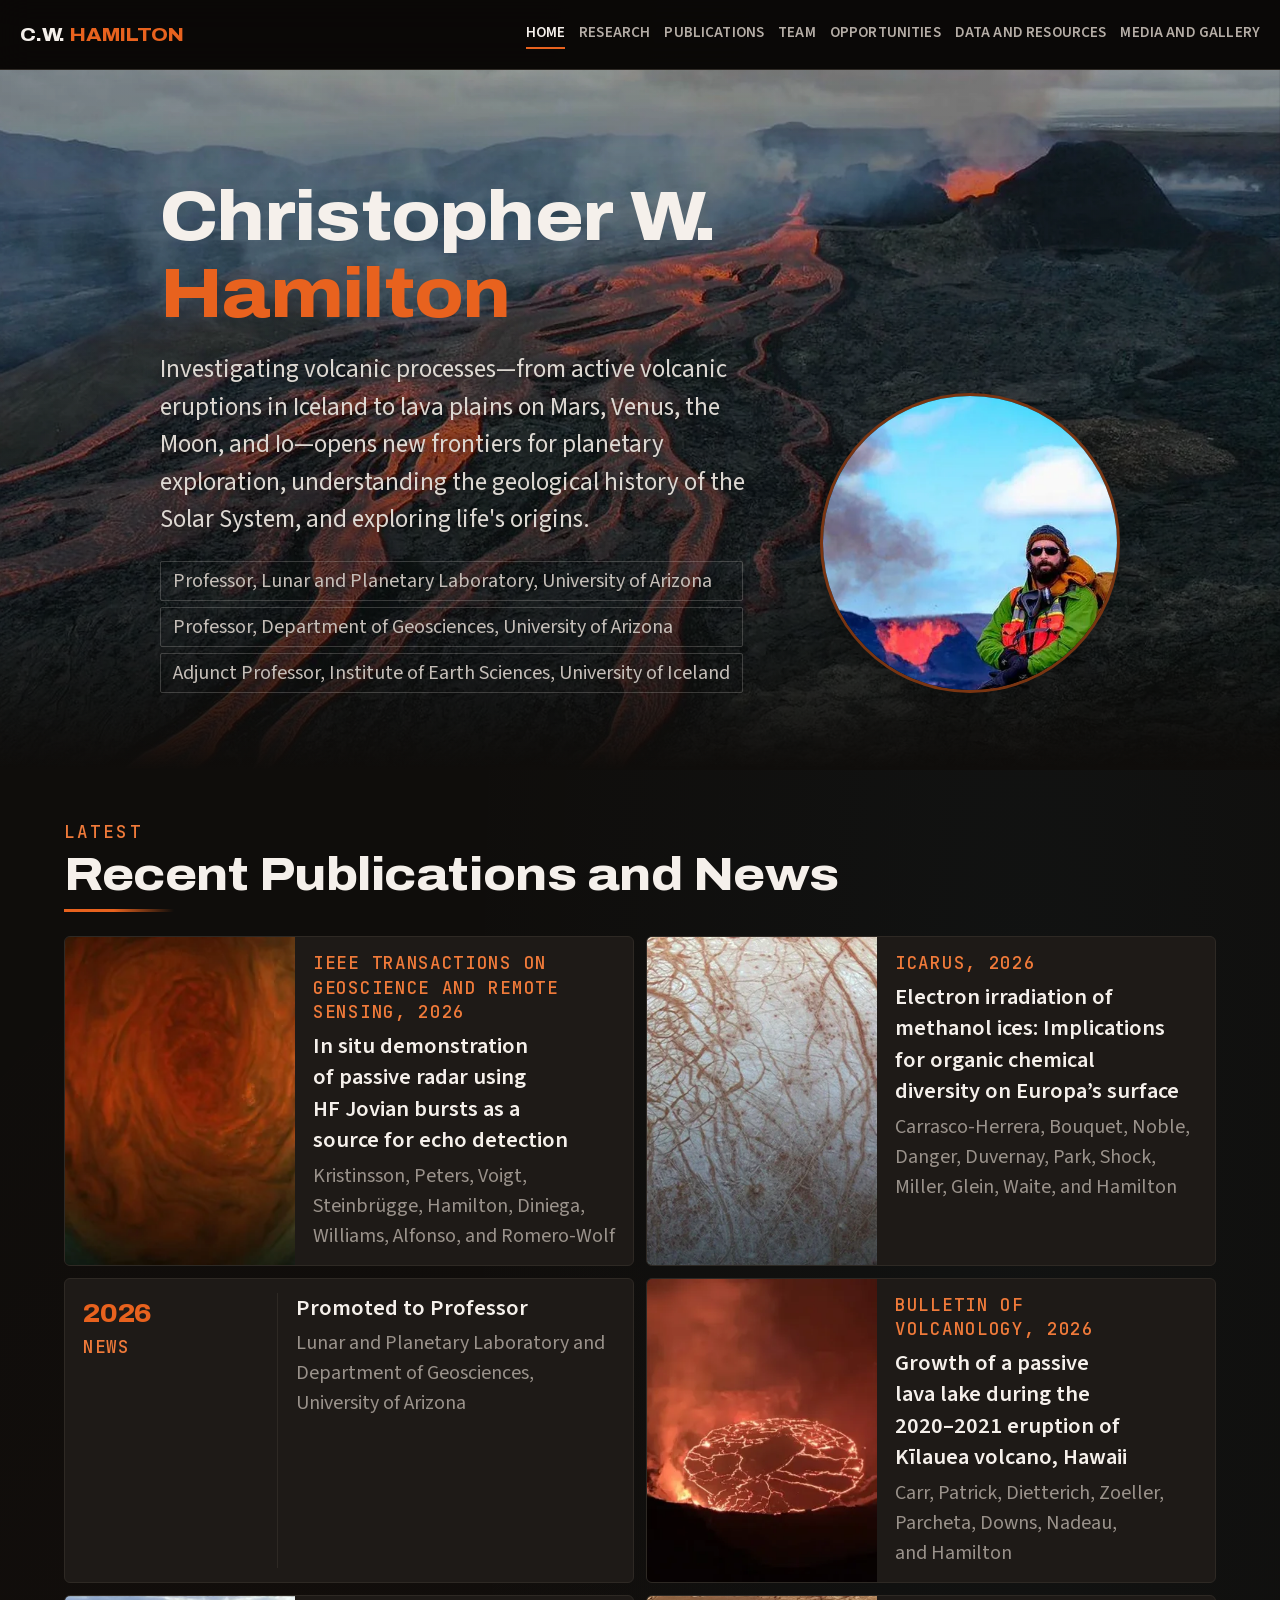
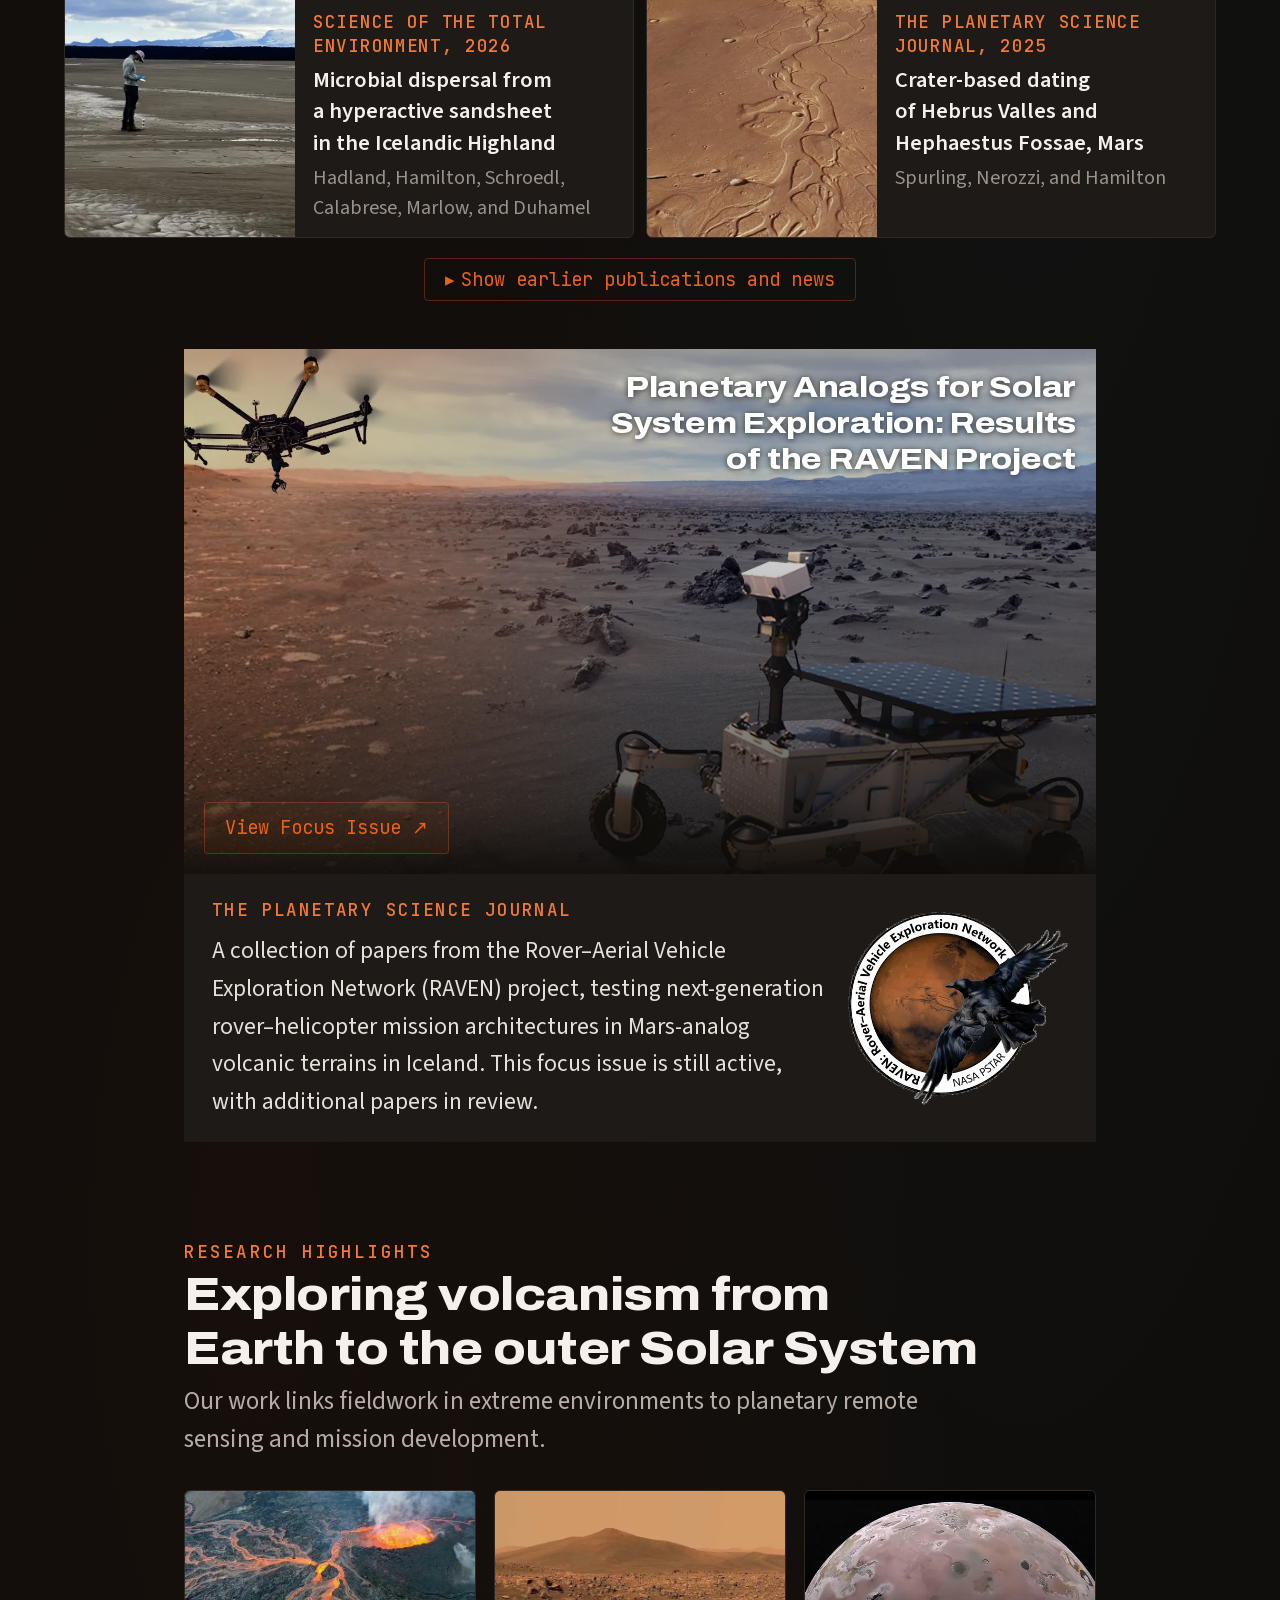
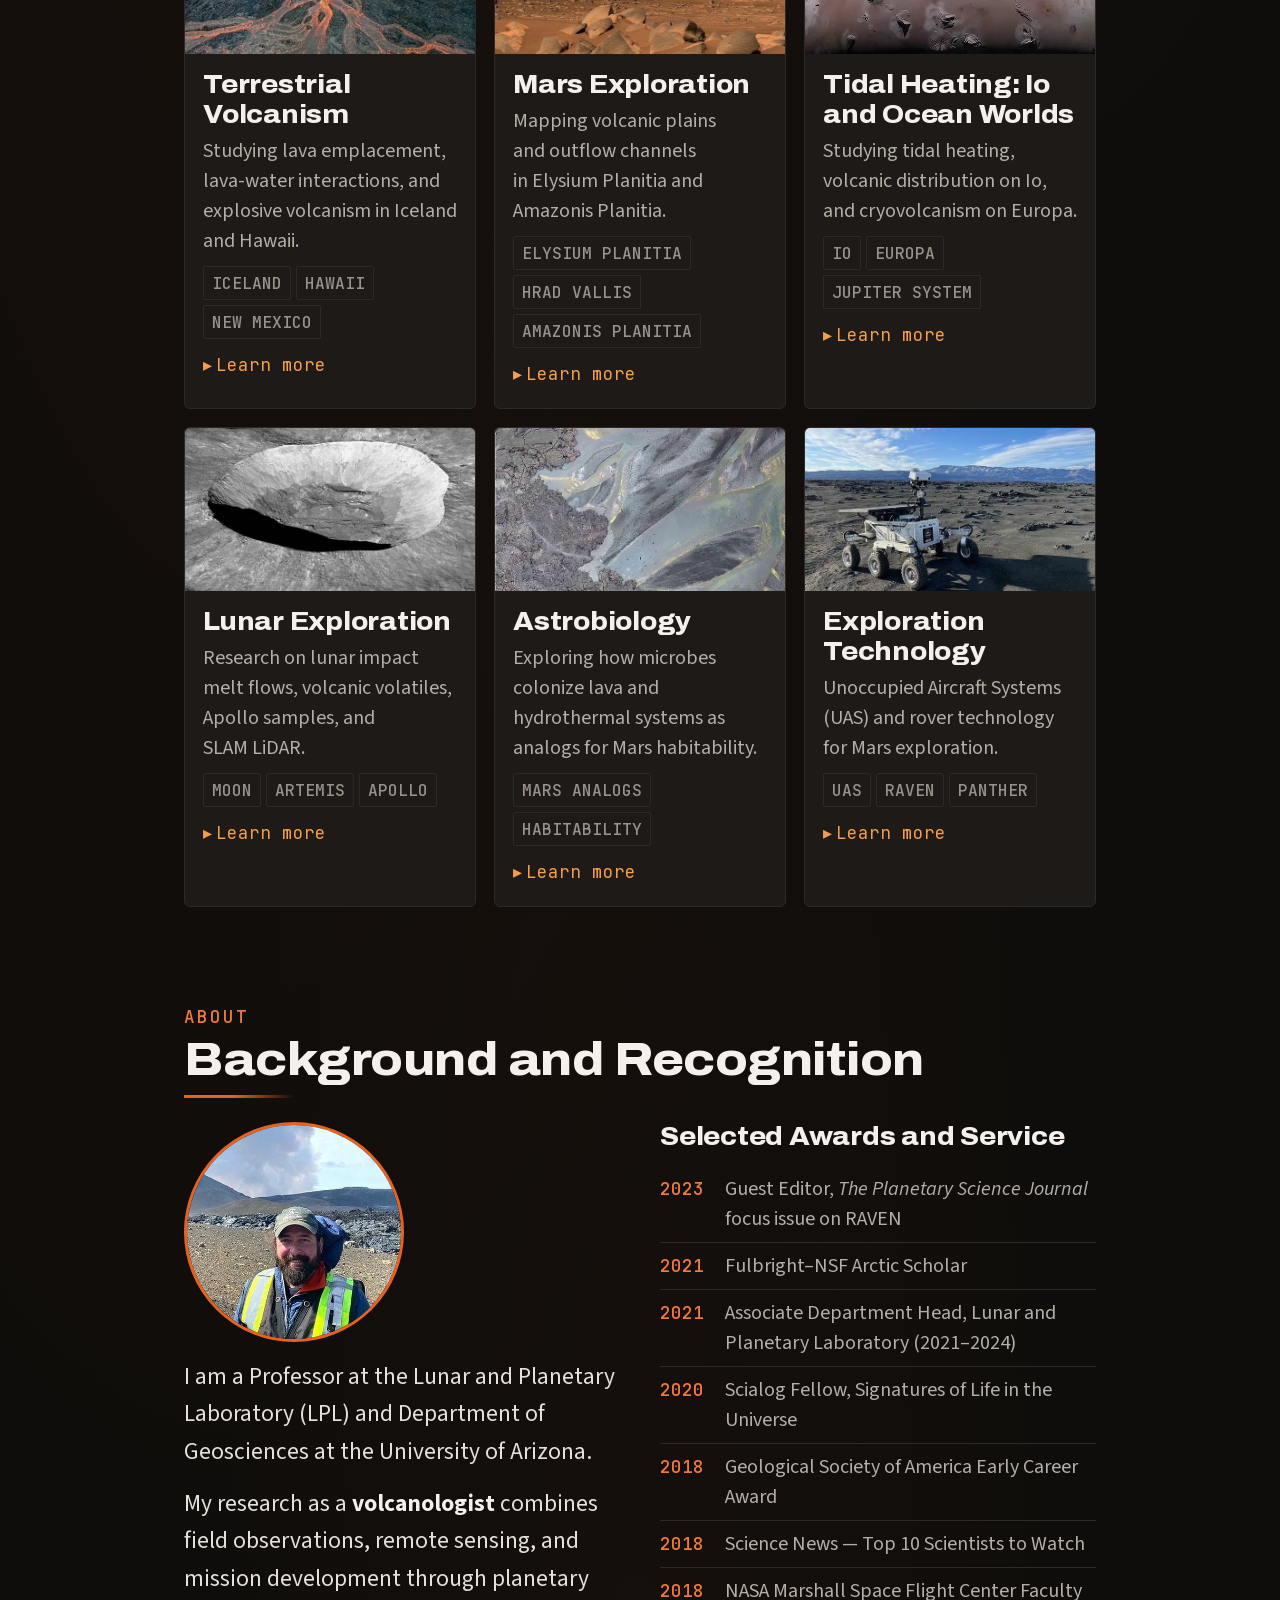
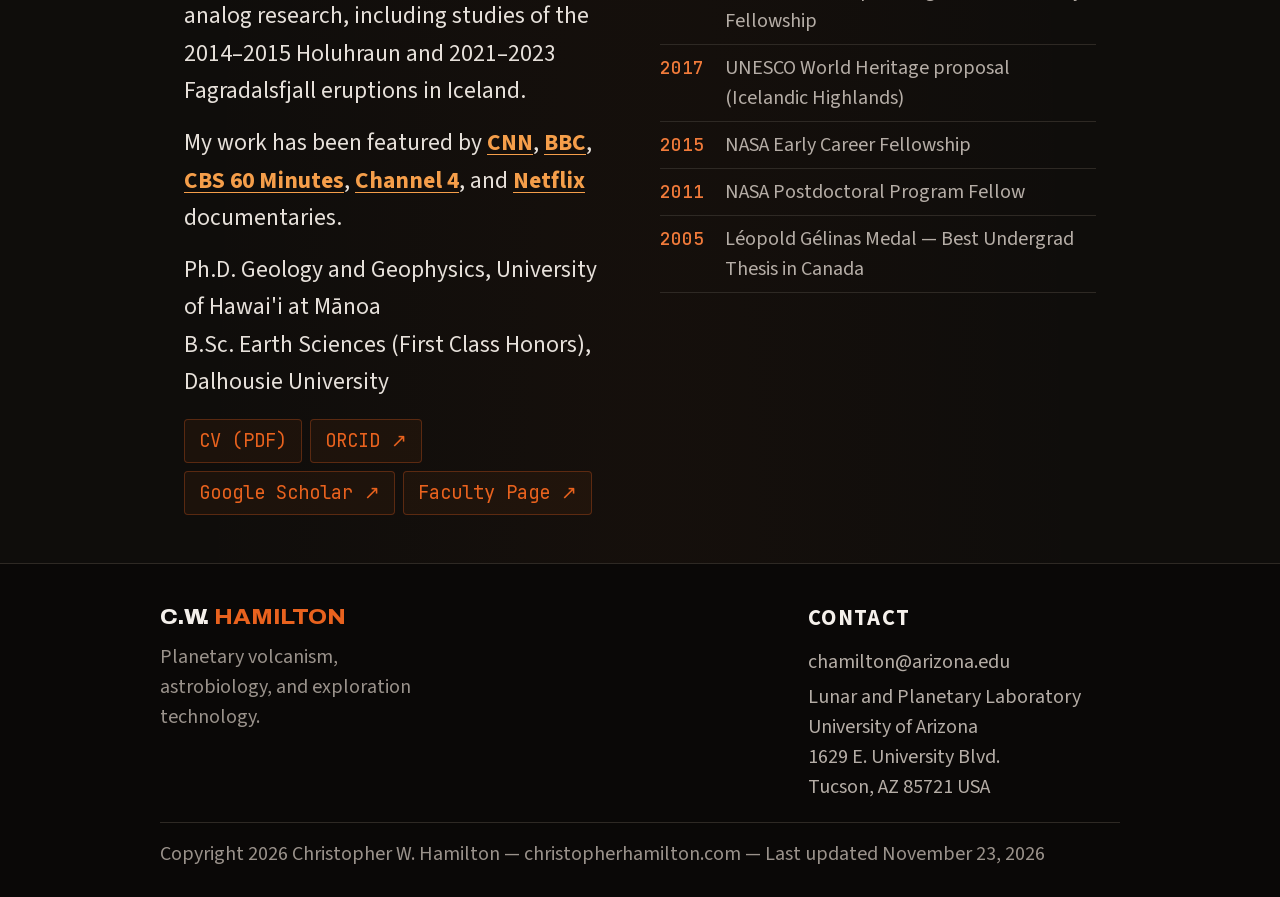
==== commit 6b3e5fb9: "Smoother site: versioned CSS/JS so updates show at once, below-the-fold home images load on scroll, " ====
--- a/index.html
+++ b/index.html
@@ -51,7 +51,8 @@
   </script>
 
   <!-- Stylesheet -->
-  <link rel="stylesheet" href="css/style.css">
+  <script>window.SITE_V = '20261124a';  /* bump on every publish (.claude/tools/bump_version.py) so browsers fetch new CSS/JS at once */</script>
+  <link rel="stylesheet" href="css/style.css?v=20261124a">
   <!-- Without JavaScript, show content that would otherwise fade in -->
   <noscript><style>.reveal,.stagger-item,.fade-in{opacity:1!important;transform:none!important;animation:none!important}</style></noscript>
 
@@ -122,7 +123,7 @@
   }
   </script>
 
-  <script src="js/data.js" defer></script>
+  <script src="js/data.js?v=20261124a" defer></script>
 </head>
 <body>
 
@@ -197,7 +198,7 @@
 
   <div class="section reveal" style="padding-top:0">
     <div class="raven-banner">
-      <div class="raven-banner-bg bg-raven"></div>
+      <div class="raven-banner-bg bg-raven bg-lazy"></div>
       <div class="raven-banner-overlay"></div>
       <div class="raven-banner-content">
         <div class="raven-figure-text">
@@ -768,7 +769,7 @@
     if (window.initResearchVisuals) window.initResearchVisuals(page);
     else if (!document.getElementById('rv-script')) {
       const s = document.createElement('script');
-      s.id = 'rv-script'; s.src = 'js/research-visuals.js';
+      s.id = 'rv-script'; s.src = 'js/research-visuals.js?v=' + window.SITE_V;
       s.onload = () => window.initResearchVisuals(currentPage ? currentPage.id.replace('page-', '') : page);
       document.head.appendChild(s);
     }
@@ -1026,7 +1027,7 @@
     const topic = chip ? chip.textContent.trim() : '';
     const viewMore = h.filter ? '<a class="view-more-link" href="#publications" onclick="event.preventDefault();event.stopPropagation();showPubFilter(\''+h.filter+'\')">View more '+topic+' publications <span aria-hidden="true">&#8594;</span></a>' : '';
     // The title is the toggle button; the rest of the card still opens it on click (links excepted)
-    return '<div class="card research-card stagger-item"><div class="card-img-wrap"><div class="card-img" style="background-image:url(\''+h.img+'\');'+imgStyle+'"></div></div><div class="card-body"><h3 class="card-title"><button type="button" class="card-toggle" aria-expanded="false" aria-controls="hl-detail-'+i+'">'+h.title+'</button></h3><p class="card-desc">'+h.desc+'</p><div class="card-tags">'+h.tags.map(t=>'<span class="card-tag">'+t+'</span>').join('')+'</div><div class="expand-indicator" aria-hidden="true"><span class="arrow expand-arrow">&#9656;</span> Learn more</div></div><div class="card-detail" id="hl-detail-'+i+'" inert><div class="cd-clip"><div class="cd-body"><p>'+h.detail+'</p>'+(pubsHtml?'<p class="card-detail-heading">Related Publications</p>'+pubsHtml+viewMore:'')+'</div></div></div></div>';
+    return '<div class="card research-card stagger-item"><div class="card-img-wrap"><div class="card-img bg-lazy" style="background-image:url(\''+h.img+'\');'+imgStyle+'"></div></div><div class="card-body"><h3 class="card-title"><button type="button" class="card-toggle" aria-expanded="false" aria-controls="hl-detail-'+i+'">'+h.title+'</button></h3><p class="card-desc">'+h.desc+'</p><div class="card-tags">'+h.tags.map(t=>'<span class="card-tag">'+t+'</span>').join('')+'</div><div class="expand-indicator" aria-hidden="true"><span class="arrow expand-arrow">&#9656;</span> Learn more</div></div><div class="card-detail" id="hl-detail-'+i+'" inert><div class="cd-clip"><div class="cd-body"><p>'+h.detail+'</p>'+(pubsHtml?'<p class="card-detail-heading">Related Publications</p>'+pubsHtml+viewMore:'')+'</div></div></div></div>';
   }).join('');
 }
 
@@ -1064,6 +1065,17 @@
 function getBadgeClass(role) {
   return {PI:'badge-pi','Co-PI':'badge-copi','Co-I':'badge-coi',Collaborator:'badge-collab'}[role]||'badge-collab';
 }
+
+// Background images below the fold load only as they come near the screen (.bg-lazy; CSS holds them back until .bg-in)
+function lazyBackgrounds(root) {
+  const els = (root || document).querySelectorAll('.bg-lazy:not(.bg-in)');
+  if (!('IntersectionObserver' in window)) { els.forEach(e => e.classList.add('bg-in')); return; }
+  const io = lazyBackgrounds.io || (lazyBackgrounds.io = new IntersectionObserver(es => es.forEach(e => {
+    if (e.isIntersecting) { e.target.classList.add('bg-in'); io.unobserve(e.target); }
+  }), {rootMargin: '600px 0px'}));
+  els.forEach(e => io.observe(e));
+}
+document.addEventListener('DOMContentLoaded', () => setTimeout(lazyBackgrounds, 0));
 
 function renderProjects() {
   // Compact cards with role rail; the title is the toggle button, the funding source is the panel
@@ -1510,6 +1522,7 @@
 document.addEventListener('DOMContentLoaded', () => {
   initFooterDates();
   renderLatest(); renderHighlights(); renderProjects(); renderPubChart(); renderPubs('');
+  lazyBackgrounds();
   document.getElementById('pub-total').textContent = pubs.length;
   renderDataPage(); initFilterChips(); initTabs(); handleHash();
   initReveal(); initStagger(); initBackToTop(); initScrollEffects();
--- a/css/style.css
+++ b/css/style.css
@@ -864,4 +864,15 @@
 .tm-spin[hidden]{display:none}
 .tm-spin:hover{border-color:var(--accent)}
 .tm-spin:focus-visible{outline:2px solid var(--accent);outline-offset:2px}
-
+.tm-mlinks line{stroke:#F5F0EB;stroke-linecap:round;pointer-events:none}
+.tm-mlinks{filter:drop-shadow(0 0 2px rgba(0,0,0,.8))}
+/* the map panel may grow wider than the text column (up to 1200 px) so theme names fit in its margins */
+@media(min-width:62em){.tm-stage{left:50%;width:min(1200px,calc(100vw - 64px));margin-left:calc(min(1200px,calc(100vw - 64px)) / -2)}}
+/* below-the-fold backgrounds wait until near the screen (index.html lazyBackgrounds); print shows them all */
+.bg-lazy:not(.bg-in){background-image:none!important}
+@media print{.bg-lazy{background-image:revert}}
+/* globe: crossfade between worlds instead of flashing dark while the next map loads */
+.wd-globe canvas{transition:opacity .35s ease}
+.wd-swap canvas{opacity:.15}
+@media(prefers-reduced-motion:reduce){.wd-globe canvas{transition:none}}
+
